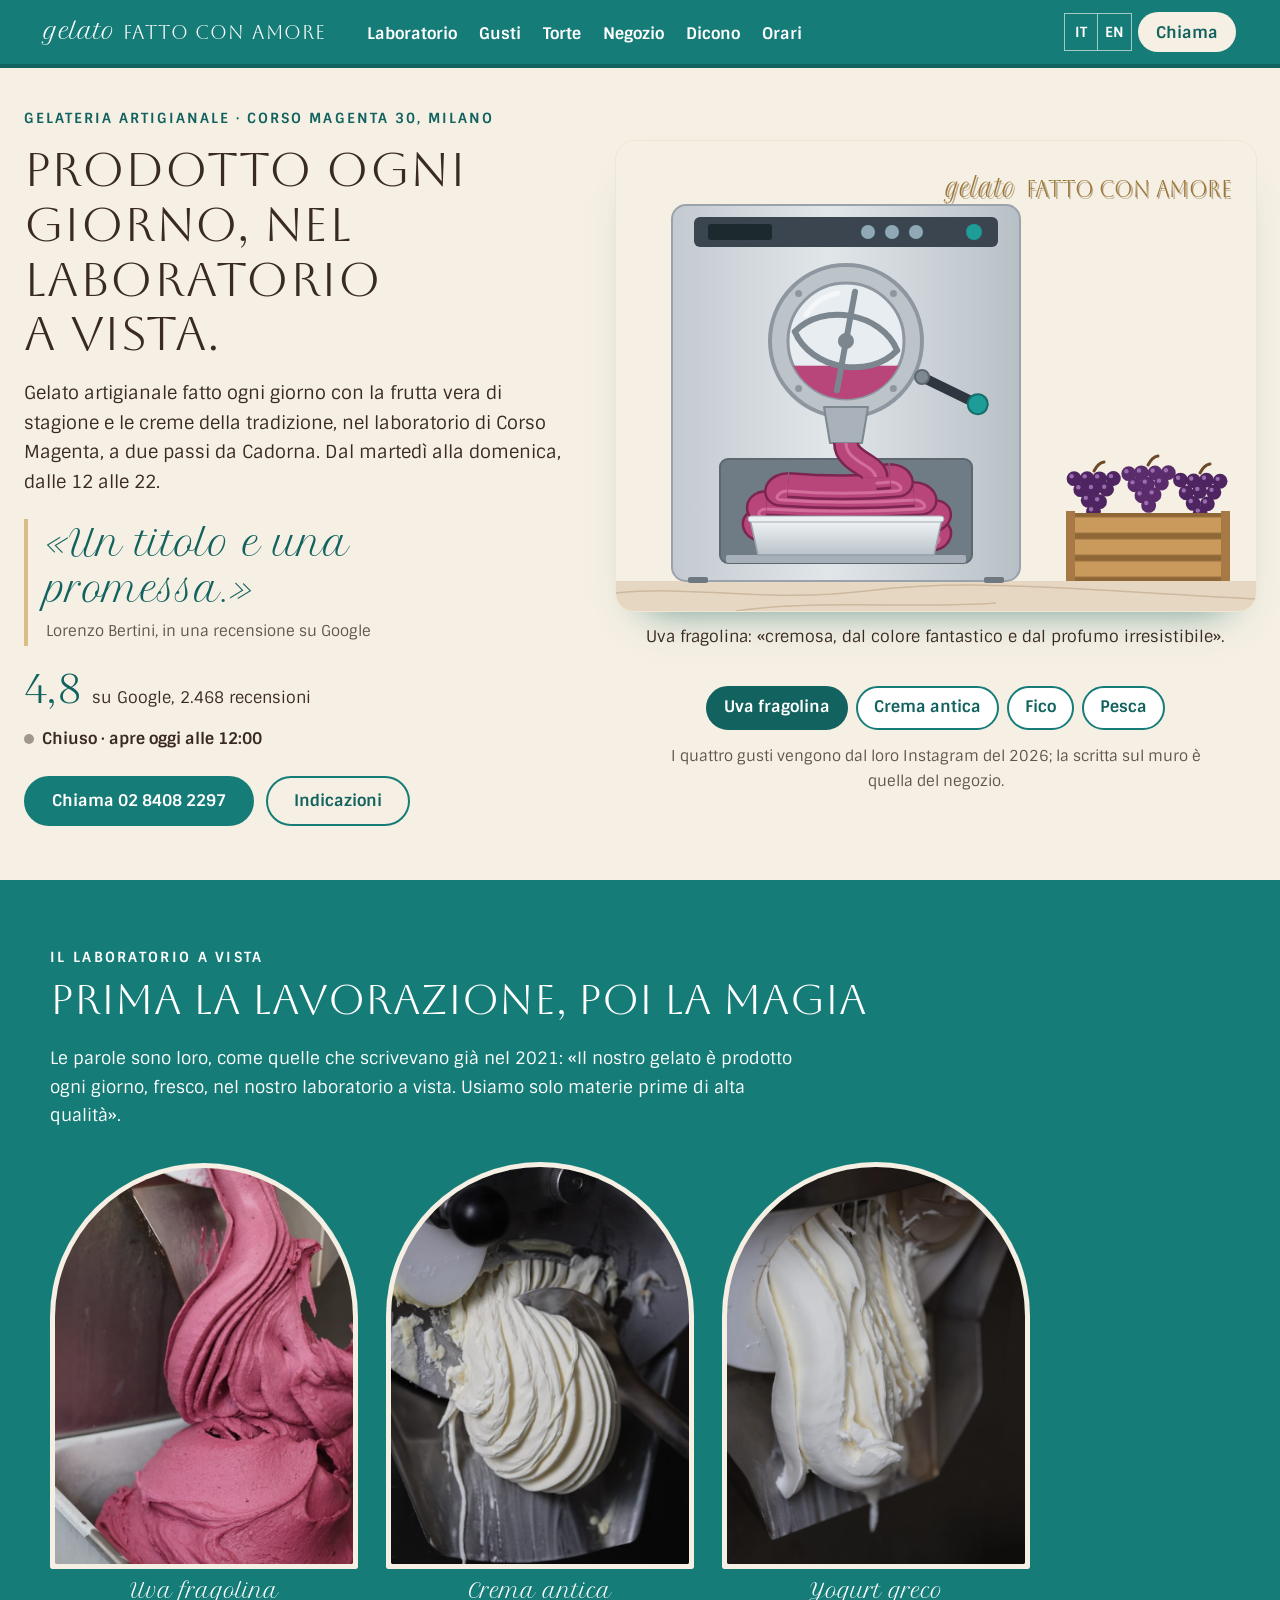
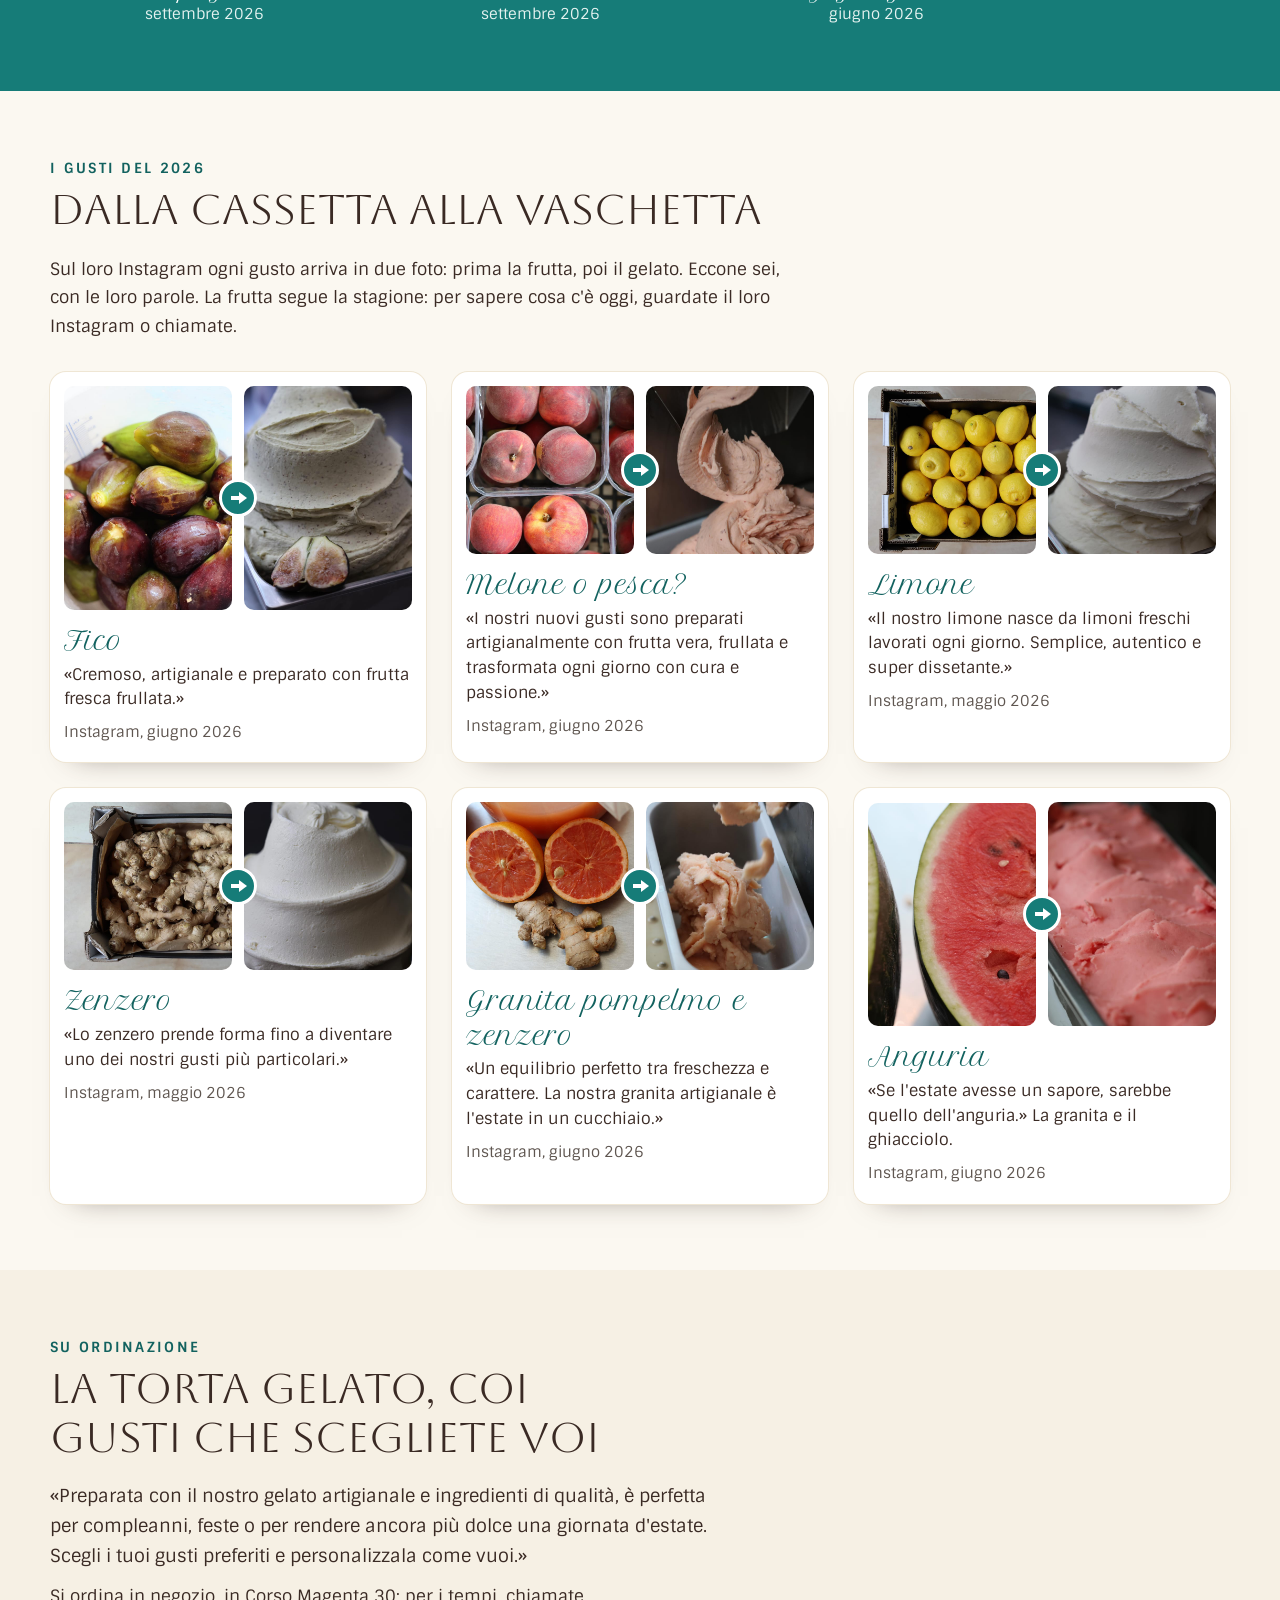
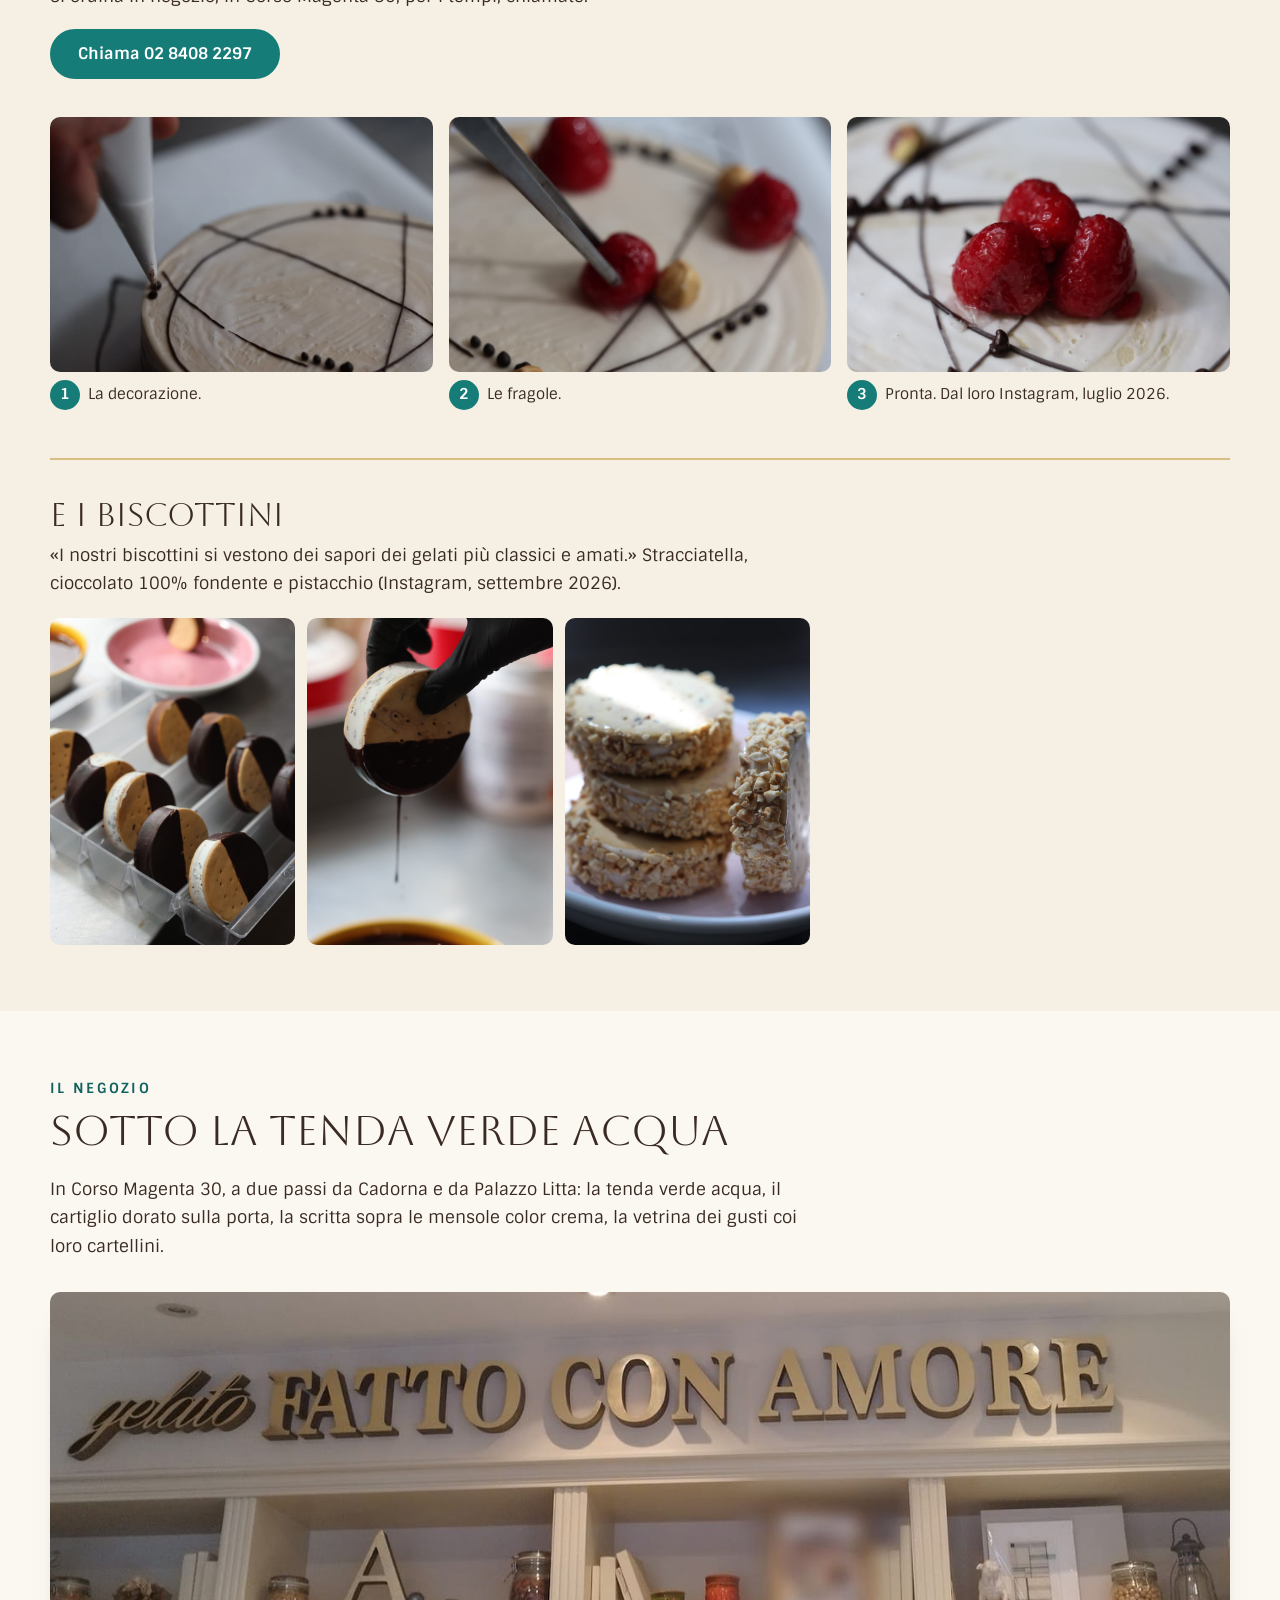
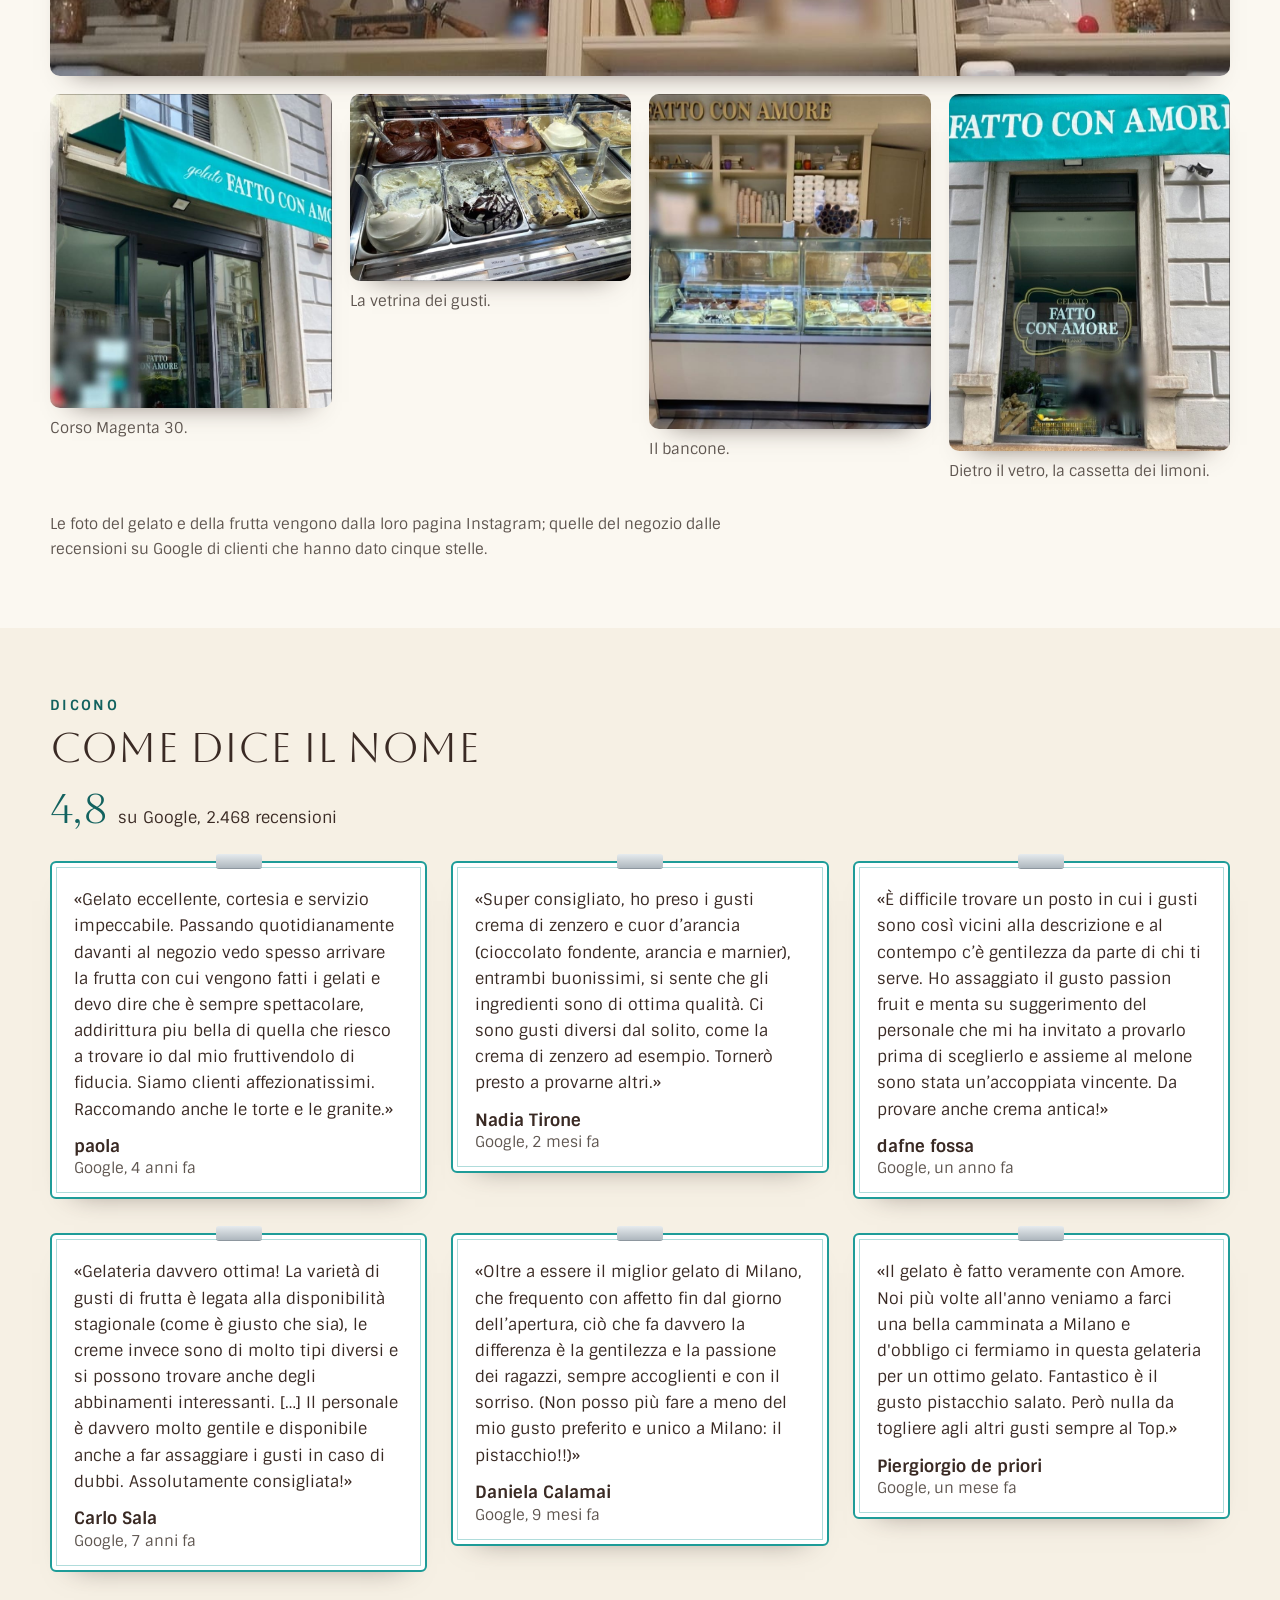
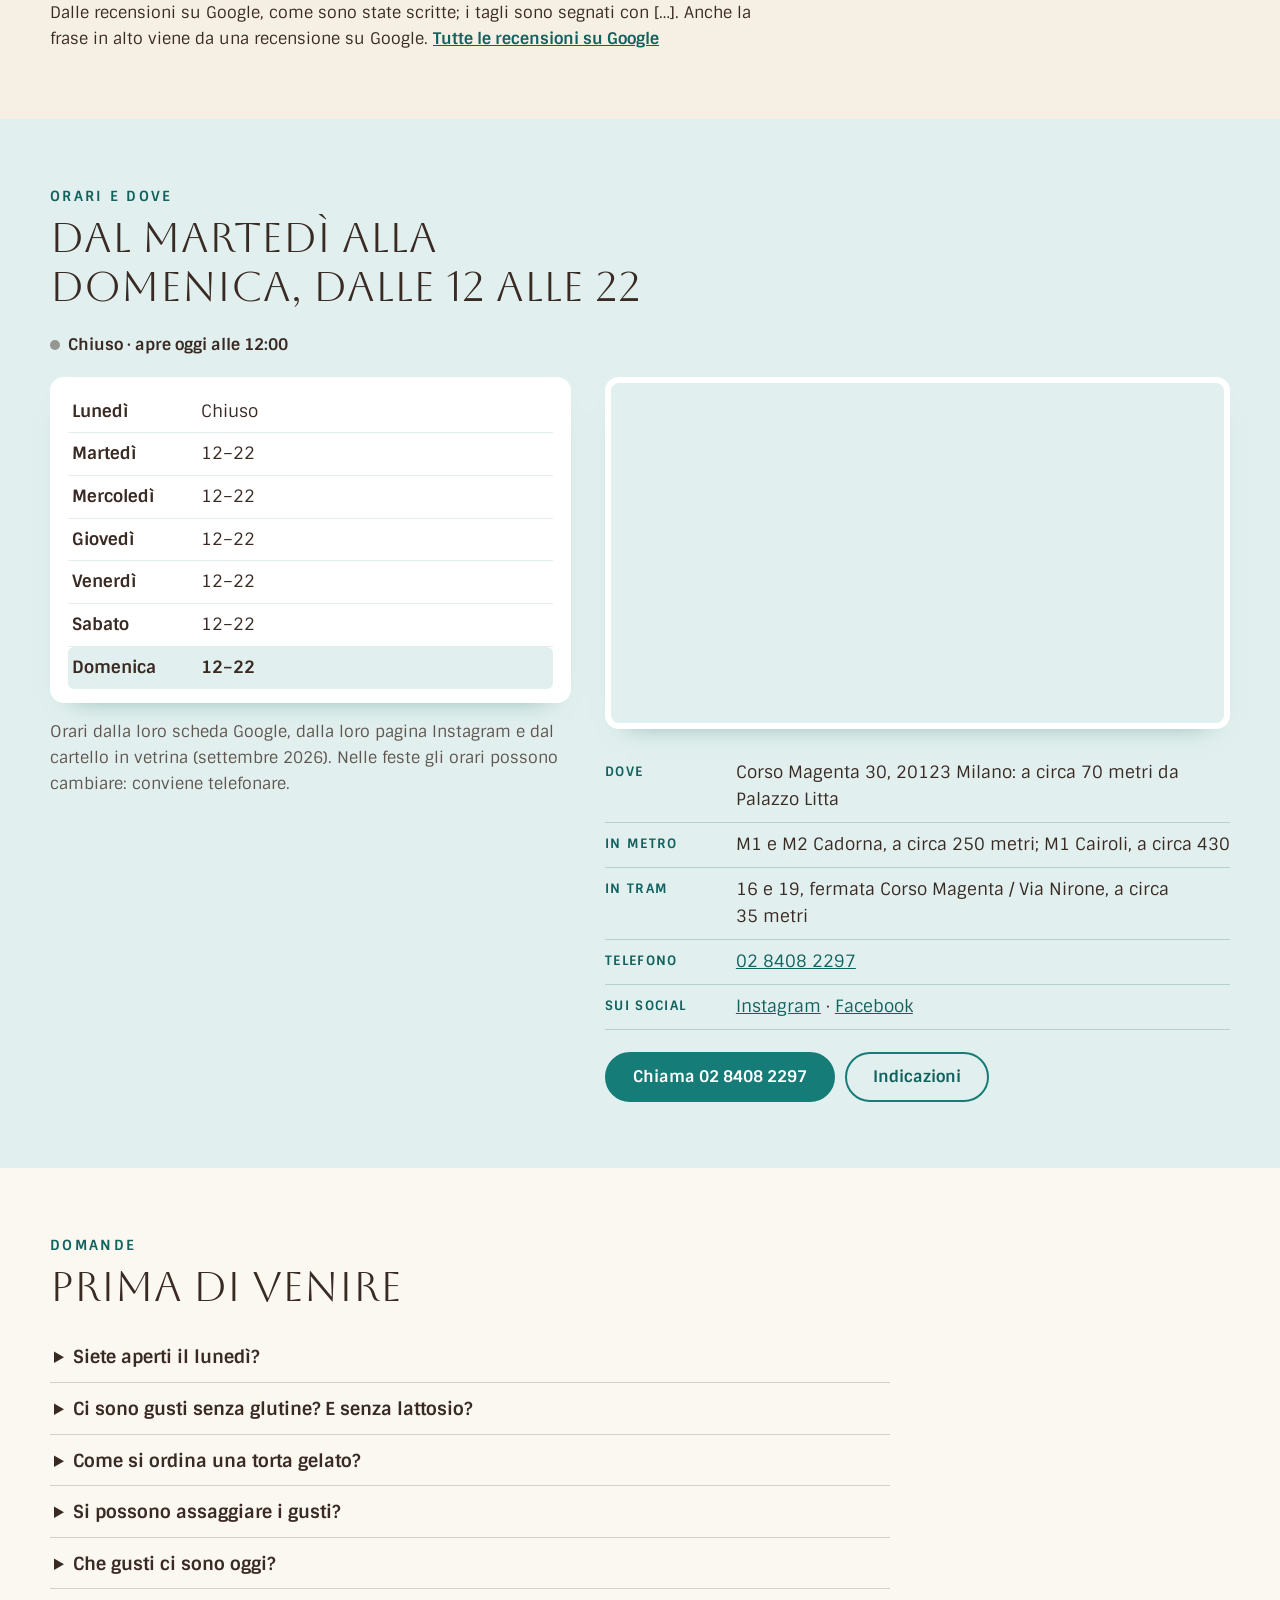
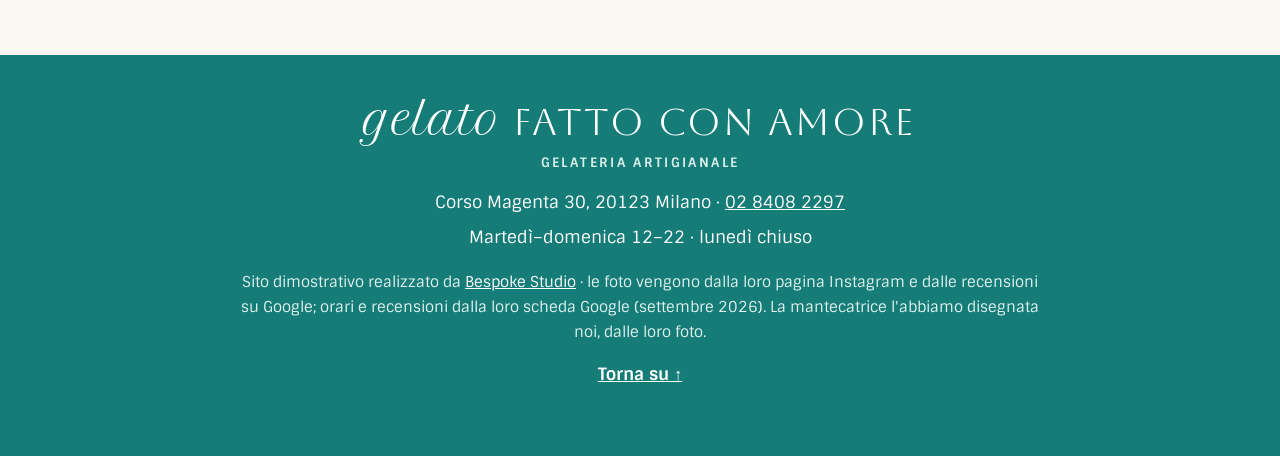
==== index.html @ dc0258d7 "Gelato Fatto con Amore, Corso Magenta 30 — la mantecatura Gelateria artigianale a due passi da Cador" ====
<!DOCTYPE html>
<html lang="it" class="no-js">
<head>
<meta charset="utf-8">
<meta name="viewport" content="width=device-width, initial-scale=1">
<script>(function(){var r=document.documentElement;r.classList.remove('no-js');
/* la firma: finché main.js non parte c'è la vaschetta vuota e l'oblò pieno; se il codice non arriva, dopo 2,5 s c'è la vaschetta piena */
try{if(!matchMedia('(prefers-reduced-motion: reduce)').matches){r.classList.add('firma-attesa');window.__attesaManteca=setTimeout(function(){r.classList.remove('firma-attesa')},2500)}}catch(e){}})()</script>
<title>Gelato Fatto con Amore — gelateria artigianale, Corso Magenta 30, Milano</title>
<meta name="description" content="Gelato Fatto con Amore, Corso Magenta 30 (Cadorna), Milano: gelato artigianale prodotto ogni giorno nel laboratorio a vista, con la frutta vera di stagione e le creme della tradizione; torte gelato su ordinazione. Da martedì a domenica 12–22, lunedì chiuso. Google 4,8 su 2.468. Tel. 02 8408 2297.">
<link rel="canonical" href="https://rotenzark.github.io/gelato-fatto-con-amore-magenta/">
<meta property="og:type" content="website">
<meta property="og:title" content="Gelato Fatto con Amore — prodotto ogni giorno, nel laboratorio a vista">
<meta property="og:description" content="La gelateria di Corso Magenta 30: la frutta in cassetta, il gelato che esce dalla mantecatrice, le torte gelato su ordinazione.">
<meta property="og:image" content="https://rotenzark.github.io/gelato-fatto-con-amore-magenta/img/og.jpg">
<meta property="og:url" content="https://rotenzark.github.io/gelato-fatto-con-amore-magenta/">
<meta property="og:locale" content="it_IT">
<meta name="twitter:card" content="summary_large_image">
<meta name="theme-color" content="#167C78">
<link rel="icon" href="img/favicon.svg" type="image/svg+xml">
<link rel="icon" href="img/favicon-32.png" sizes="32x32" type="image/png">
<link rel="apple-touch-icon" href="img/apple-touch-icon.png">
<link rel="preconnect" href="https://fonts.googleapis.com">
<link rel="preconnect" href="https://fonts.gstatic.com" crossorigin>
<link href="https://fonts.googleapis.com/css2?family=Aboreto&amp;family=Petit+Formal+Script&amp;family=Sintony:wght@400;700&amp;display=swap" rel="stylesheet">
<link rel="stylesheet" href="css/styles.css?v=1">
<script src="https://cdn.jsdelivr.net/npm/gsap@3.12.5/dist/gsap.min.js" defer></script>
<script src="https://cdn.jsdelivr.net/npm/gsap@3.12.5/dist/ScrollTrigger.min.js" defer></script>
<script src="js/main.js?v=1" defer></script>
<script type="application/ld+json">
{"@context":"https://schema.org","@type":"IceCreamShop","name":"Gelato Fatto Con Amore","description":"Gelateria artigianale in Corso Magenta 30 a Milano: gelato prodotto ogni giorno nel laboratorio a vista, con la frutta di stagione e le creme della tradizione; torte gelato su ordinazione.","url":"https://rotenzark.github.io/gelato-fatto-con-amore-magenta/","image":"https://rotenzark.github.io/gelato-fatto-con-amore-magenta/img/og.jpg","telephone":"+39 02 8408 2297","address":{"@type":"PostalAddress","streetAddress":"Corso Magenta 30","postalCode":"20123","addressLocality":"Milano","addressRegion":"MI","addressCountry":"IT"},"geo":{"@type":"GeoCoordinates","latitude":45.46606,"longitude":9.17744},"openingHoursSpecification":[{"@type":"OpeningHoursSpecification","dayOfWeek":["Tuesday","Wednesday","Thursday","Friday","Saturday","Sunday"],"opens":"12:00","closes":"22:00"}],"aggregateRating":{"@type":"AggregateRating","ratingValue":"4.8","reviewCount":"2468","bestRating":"5"},"sameAs":["https://www.instagram.com/gelatofattoconamore/","https://www.facebook.com/gelatofattoconamore/"]}
</script>
<script type="application/ld+json">
{"@context":"https://schema.org","@type":"FAQPage","mainEntity":[
{"@type":"Question","name":"Siete aperti il lunedì?","acceptedAnswer":{"@type":"Answer","text":"No, il lunedì la gelateria è chiusa. Dal martedì alla domenica è aperta dalle 12 alle 22."}},
{"@type":"Question","name":"Ci sono gusti senza glutine? E senza lattosio?","acceptedAnswer":{"@type":"Answer","text":"Sulla loro pagina Instagram scrivono «Prodotti anche Gluten free», e chi ci è stato racconta anche del cono senza glutine e di gusti senza lattosio e vegani. Cambiano coi giorni: chiedete al banco, e se avete un'allergia ditelo a loro."}},
{"@type":"Question","name":"Come si ordina una torta gelato?","acceptedAnswer":{"@type":"Answer","text":"In negozio: «Passa in negozio per ordinare la tua torta gelato!», scrivono loro. Si scelgono i gusti e la decorazione; per i tempi, chiamate lo 02 8408 2297."}},
{"@type":"Question","name":"Si possono assaggiare i gusti?","acceptedAnswer":{"@type":"Answer","text":"Più di un cliente racconta che al banco fanno assaggiare i gusti e consigliano gli abbinamenti, prima di scegliere."}},
{"@type":"Question","name":"Che gusti ci sono oggi?","acceptedAnswer":{"@type":"Answer","text":"I gusti di frutta seguono la stagione (quest'anno fico, pesca, melone, anguria, uva fragolina…); accanto ci sono le creme, dalle classiche a quelle più particolari, come lo zenzero. Per sapere cosa c'è oggi, guardate il loro Instagram o chiamate."}}
]}
</script>
</head>
<body>

<a class="salta" href="#contenuto" data-i18n="m.salta">Vai al contenuto</a>

<header class="testata" id="testata">
  <div class="testata__dentro">
    <a class="marchio" href="#inizio" aria-label="Gelato Fatto con Amore: torna all'inizio" data-i18n-aria="m.top">
      <span class="marchio__gelato" aria-hidden="true">gelato</span>
      <span class="marchio__nome" aria-hidden="true">FATTO CON AMORE</span>
    </a>
    <nav id="mainNav" class="voci" aria-label="Le sezioni" data-i18n-aria="m.nav">
      <a href="#laboratorio" data-i18n="n.lab">Laboratorio</a>
      <a href="#cassetta" data-i18n="n.gusti">Gusti</a>
      <a href="#ordinazione" data-i18n="n.torte">Torte</a>
      <a href="#negozio" data-i18n="n.negozio">Negozio</a>
      <a href="#dicono" data-i18n="n.dicono">Dicono</a>
      <a href="#orari" data-i18n="n.orari">Orari</a>
    </nav>
    <div class="testata__azioni">
      <div class="lingue" role="group" aria-label="Lingua" data-i18n-aria="m.lingua">
        <button type="button" data-lang="it" aria-pressed="true">IT</button>
        <button type="button" data-lang="en" aria-pressed="false">EN</button>
      </div>
      <a class="chiama" href="tel:+390284082297"><span data-i18n="t.chiama">Chiama</span></a>
      <button id="burger" class="burger" type="button" aria-expanded="false" aria-controls="menuMobile" aria-label="Apri il menu" data-i18n-aria="m.menu"><span></span><span></span><span></span></button>
    </div>
  </div>
</header>

<nav id="menuMobile" class="menu-mobile" hidden aria-label="Le sezioni" data-i18n-aria="m.nav">
  <a href="#laboratorio" data-i18n="n.lab">Laboratorio</a>
  <a href="#cassetta" data-i18n="n.gusti">Gusti</a>
  <a href="#ordinazione" data-i18n="n.torte">Torte</a>
  <a href="#negozio" data-i18n="n.negozio">Negozio</a>
  <a href="#dicono" data-i18n="n.dicono">Dicono</a>
  <a href="#orari" data-i18n="n.orari">Orari</a>
  <a href="#domande" data-i18n="n.domande">Domande</a>
  <a class="menu-mobile__tel" href="tel:+390284082297"><span data-i18n="t.chiama">Chiama</span> <span class="intero">02 8408 2297</span></a>
</nav>

<main id="contenuto">

  <!-- ══════ L'APERTURA: le parole e la mantecatura ══════ -->
  <section id="inizio" class="apertura" aria-labelledby="titolo">
    <div class="apertura__testo">
      <p class="apertura__sopra" data-i18n="h.sopra">Gelateria artigianale · Corso Magenta 30, Milano</p>
      <h1 id="titolo" class="apertura__titolo" data-i18n="h.titolo">Prodotto ogni giorno, nel laboratorio a vista.</h1>
      <p class="apertura__frase" data-i18n="h.testo">Gelato artigianale fatto ogni giorno con la frutta vera di stagione e le creme della tradizione, nel laboratorio di Corso Magenta, a due passi da Cadorna. Dal martedì alla domenica, dalle 12 alle 22.</p>
      <blockquote class="citazione">
        <p>«Un titolo e una promessa.»</p>
        <footer data-i18n="h.chi">Lorenzo Bertini, in una recensione su Google</footer>
      </blockquote>
      <p class="voto"><b class="voto__n">4,8</b> <span class="voto__su" data-i18n="h.google">su Google, 2.468 recensioni</span></p>
      <p class="stato" id="orarioStato">Dal martedì alla domenica, 12–22</p>
      <div class="apertura__azioni">
        <a class="bottone bottone--pieno" href="tel:+390284082297"><span data-i18n="t.chiama">Chiama</span>&nbsp;<span class="intero">02 8408 2297</span></a>
        <a class="bottone bottone--vuoto" href="https://www.google.com/maps/dir/?api=1&amp;destination=Gelato+Fatto+Con+Amore%2C+Corso+Magenta+30%2C+20123+Milano" target="_blank" rel="noopener" data-i18n="t.indicazioni">Indicazioni</a>
      </div>
    </div>
    <div class="apertura__firma">
      <figure class="mantecatura" id="mantecatura-firma" data-modo="0" data-firma="fatta">
<!--MANTECA--><svg class="manteca__svg" id="mantecaSvg" viewBox="0 0 640 470" role="img" aria-labelledby="mantecaTitolo mantecaDesc">
        <title id="mantecaTitolo" data-i18n="p.titolo">La mantecatura</title>
        <desc id="mantecaDesc" data-i18n="p.desc">La mantecatrice vista di fronte, sotto la loro scritta dorata: nell'oblò il gelato gira con la frusta; la leva si abbassa, dalla bocca scende il nastro di gelato e si piega a strati nella vaschetta d'acciaio, poi la leva torna su e sulla vaschetta arriva il cartellino del gusto. Accanto, la frutta in cassetta. Quattro gusti del loro Instagram: uva fragolina, crema antica, fico, pesca.</desc>
        <defs>
          <linearGradient id="mantecaAcciaio" x1="0" x2="1" y1="0" y2="0"><stop offset="0" stop-color="#C3CAD0"/><stop offset=".45" stop-color="#E1E6E9"/><stop offset="1" stop-color="#B8C0C7"/></linearGradient>
          <linearGradient id="mantecaVasca" x1="0" x2="0" y1="0" y2="1"><stop offset="0" stop-color="#F2F5F7"/><stop offset="1" stop-color="#BAC3CA"/></linearGradient>
          <clipPath id="mantecaVetro"><circle cx="230" cy="200" r="58"/></clipPath>
        </defs>
        <g class="muro" aria-hidden="true">
          <text class="muro__gelato muro__ombra" x="331.5" y="57.5" textLength="70" lengthAdjust="spacingAndGlyphs">gelato</text>
          <text class="muro__fatto muro__ombra" x="411.5" y="57.5" textLength="206" lengthAdjust="spacingAndGlyphs">FATTO CON AMORE</text>
          <text class="muro__gelato" x="330" y="56" textLength="70" lengthAdjust="spacingAndGlyphs">gelato</text>
          <text class="muro__fatto" x="410" y="56" textLength="206" lengthAdjust="spacingAndGlyphs">FATTO CON AMORE</text>
        </g>
        <rect class="pavimento" x="0" y="440" width="640" height="30"/>
        <path class="pavimento__vena" d="M0 452 C80 444 150 462 250 450 S420 446 640 458 M120 470 C200 458 300 468 380 462"/>
        <g class="macchina">
          <rect class="macchina__corpo" x="56" y="64" width="348" height="376" rx="14"/>
          <rect class="macchina__piede" x="72" y="436" width="20" height="6" rx="2"/>
          <rect class="macchina__piede" x="368" y="436" width="20" height="6" rx="2"/>
          <rect class="macchina__quadro" x="78" y="76" width="304" height="30" rx="6"/>
          <rect class="macchina__schermo" x="92" y="83" width="64" height="16" rx="3"/>
          <circle class="macchina__tasto" cx="252" cy="91" r="7"/>
          <circle class="macchina__tasto" cx="276" cy="91" r="7"/>
          <circle class="macchina__tasto" cx="300" cy="91" r="7"/>
          <circle class="macchina__tasto macchina__tasto--via" cx="358" cy="91" r="8"/>
          <rect class="macchina__nicchia" x="104" y="318" width="252" height="104" rx="8"/>
          <circle class="oblo__anello" cx="230" cy="200" r="76"/>
          <circle class="oblo__bullone" cx="277.38" cy="247.38" r="3.5"/>
          <circle class="oblo__bullone" cx="182.62" cy="247.38" r="3.5"/>
          <circle class="oblo__bullone" cx="182.62" cy="152.62" r="3.5"/>
          <circle class="oblo__bullone" cx="277.38" cy="152.62" r="3.5"/>
          <circle class="oblo__vetro" cx="230" cy="200" r="58"/>
          <g clip-path="url(#mantecaVetro)">
            <rect class="oblo__livello gusto" data-m="0" x="172" y="142" width="116" height="116" fill="#B8467A" transform="translate(0 94)"/>
            <rect class="oblo__livello gusto" data-m="1" x="172" y="142" width="116" height="116" fill="#F0DFB0" transform="translate(0 94)"/>
            <rect class="oblo__livello gusto" data-m="2" x="172" y="142" width="116" height="116" fill="#CDB9A4" transform="translate(0 94)"/>
            <rect class="oblo__livello gusto" data-m="3" x="172" y="142" width="116" height="116" fill="#F0A98A" transform="translate(0 94)"/>
            <g class="frusta" transform="rotate(0 230 200)">
              <path class="frusta__pala" d="M230 148 C264 170 264 230 230 252 M230 148 C196 170 196 230 230 252 M180 200 H280"/>
              <circle class="frusta__mozzo" cx="230" cy="200" r="8"/>
            </g>
            <path class="oblo__riflesso" d="M190 174 A48 48 0 0 1 222 152"/>
          </g>
          <path class="bocca" d="M208 266 H252 L246 302 H214 Z"/>
          <g class="leva" transform="rotate(-58 306 236)">
            <rect class="leva__asta" x="306" y="231" width="62" height="10" rx="5"/>
            <circle class="leva__pomo" cx="368" cy="236" r="10"/>
          </g>
          <circle class="leva__perno" cx="306" cy="236" r="7"/>
          <rect class="mensola" x="110" y="414" width="240" height="8" rx="2"/>
        </g>
        <g class="banco" transform="translate(0 0)">
          <path class="vasca__retro" d="M144 352 H316 L322 378 H138 Z"/>
          <path class="vasca__orlo-retro" d="M144 352 H316"/>
          <g class="pila gusto" data-m="0">
              <g class="strato" data-r="0"><path class="strato__bordo" d="M146 398 C201.44 401 258.56 401 314 398 C324 398 327 389 317 389" pathLength="1" stroke-dasharray="1 2" stroke-dashoffset="0" stroke="#7C2551" stroke-width="26"/><path class="strato__pasta" d="M146 398 C201.44 401 258.56 401 314 398 C324 398 327 389 317 389" pathLength="1" stroke-dasharray="1 2" stroke-dashoffset="0" stroke="#B8467A" stroke-width="21"/><path class="strato__luce" d="M146 398 C201.44 401 258.56 401 314 398 C324 398 327 389 317 389" pathLength="1" stroke-dasharray="1 2" stroke-dashoffset="0" stroke="#DE7FA8" stroke-width="3" transform="translate(0 6)"/></g>
              <g class="strato" data-r="1"><path class="strato__bordo" d="M317 389 C261.56 392 204.44 392 149 389 C139 389 134 380 144 380" pathLength="1" stroke-dasharray="1 2" stroke-dashoffset="0" stroke="#7C2551" stroke-width="26"/><path class="strato__pasta" d="M317 389 C261.56 392 204.44 392 149 389 C139 389 134 380 144 380" pathLength="1" stroke-dasharray="1 2" stroke-dashoffset="0" stroke="#B8467A" stroke-width="21"/><path class="strato__luce" d="M317 389 C261.56 392 204.44 392 149 389 C139 389 134 380 144 380" pathLength="1" stroke-dasharray="1 2" stroke-dashoffset="0" stroke="#DE7FA8" stroke-width="3" transform="translate(0 6)"/></g>
              <g class="strato" data-r="2"><path class="strato__bordo" d="M144 380 C199.44 383 256.56 383 312 380 C322 380 328 371 318 371" pathLength="1" stroke-dasharray="1 2" stroke-dashoffset="0" stroke="#7C2551" stroke-width="26"/><path class="strato__pasta" d="M144 380 C199.44 383 256.56 383 312 380 C322 380 328 371 318 371" pathLength="1" stroke-dasharray="1 2" stroke-dashoffset="0" stroke="#B8467A" stroke-width="21"/><path class="strato__luce" d="M144 380 C199.44 383 256.56 383 312 380 C322 380 328 371 318 371" pathLength="1" stroke-dasharray="1 2" stroke-dashoffset="0" stroke="#DE7FA8" stroke-width="3" transform="translate(0 6)"/></g>
              <g class="strato" data-r="3"><path class="strato__bordo" d="M318 371 C262.56 374 205.44 374 150 371 C140 371 140.64 362 150.64 362" pathLength="1" stroke-dasharray="1 2" stroke-dashoffset="0" stroke="#7C2551" stroke-width="26"/><path class="strato__pasta" d="M318 371 C262.56 374 205.44 374 150 371 C140 371 140.64 362 150.64 362" pathLength="1" stroke-dasharray="1 2" stroke-dashoffset="0" stroke="#B8467A" stroke-width="21"/><path class="strato__luce" d="M318 371 C262.56 374 205.44 374 150 371 C140 371 140.64 362 150.64 362" pathLength="1" stroke-dasharray="1 2" stroke-dashoffset="0" stroke="#DE7FA8" stroke-width="3" transform="translate(0 6)"/></g>
              <g class="strato" data-r="4"><path class="strato__bordo" d="M150.64 362 C201.04 365 252.96 365 303.36 362 C313.36 362 307.83 353 297.83 353" pathLength="1" stroke-dasharray="1 2" stroke-dashoffset="0" stroke="#7C2551" stroke-width="26"/><path class="strato__pasta" d="M150.64 362 C201.04 365 252.96 365 303.36 362 C313.36 362 307.83 353 297.83 353" pathLength="1" stroke-dasharray="1 2" stroke-dashoffset="0" stroke="#B8467A" stroke-width="21"/><path class="strato__luce" d="M150.64 362 C201.04 365 252.96 365 303.36 362 C313.36 362 307.83 353 297.83 353" pathLength="1" stroke-dasharray="1 2" stroke-dashoffset="0" stroke="#DE7FA8" stroke-width="3" transform="translate(0 6)"/></g>
              <g class="strato" data-r="5"><path class="strato__bordo" d="M297.83 353 C254.38 356 209.62 356 166.17 353 C156.17 353 162.16 344 172.16 344" pathLength="1" stroke-dasharray="1 2" stroke-dashoffset="0" stroke="#7C2551" stroke-width="26"/><path class="strato__pasta" d="M297.83 353 C254.38 356 209.62 356 166.17 353 C156.17 353 162.16 344 172.16 344" pathLength="1" stroke-dasharray="1 2" stroke-dashoffset="0" stroke="#B8467A" stroke-width="21"/><path class="strato__luce" d="M297.83 353 C254.38 356 209.62 356 166.17 353 C156.17 353 162.16 344 172.16 344" pathLength="1" stroke-dasharray="1 2" stroke-dashoffset="0" stroke="#DE7FA8" stroke-width="3" transform="translate(0 6)"/></g>
              <g class="strato" data-r="6"><path class="strato__bordo" d="M172.16 344 C207.7 347 244.3 347 279.84 344 C289.84 344 283.78 335 273.78 335" pathLength="1" stroke-dasharray="1 2" stroke-dashoffset="0" stroke="#7C2551" stroke-width="26"/><path class="strato__pasta" d="M172.16 344 C207.7 347 244.3 347 279.84 344 C289.84 344 283.78 335 273.78 335" pathLength="1" stroke-dasharray="1 2" stroke-dashoffset="0" stroke="#B8467A" stroke-width="21"/><path class="strato__luce" d="M172.16 344 C207.7 347 244.3 347 279.84 344 C289.84 344 283.78 335 273.78 335" pathLength="1" stroke-dasharray="1 2" stroke-dashoffset="0" stroke="#DE7FA8" stroke-width="3" transform="translate(0 6)"/></g>
              <g class="strato" data-r="7"><path class="strato__bordo" d="M273.78 335 C246.87 338 219.13 338 192.22 335 C182.22 335 193.12 326 203.12 326" pathLength="1" stroke-dasharray="1 2" stroke-dashoffset="0" stroke="#7C2551" stroke-width="26"/><path class="strato__pasta" d="M273.78 335 C246.87 338 219.13 338 192.22 335 C182.22 335 193.12 326 203.12 326" pathLength="1" stroke-dasharray="1 2" stroke-dashoffset="0" stroke="#B8467A" stroke-width="21"/><path class="strato__luce" d="M273.78 335 C246.87 338 219.13 338 192.22 335 C182.22 335 193.12 326 203.12 326" pathLength="1" stroke-dasharray="1 2" stroke-dashoffset="0" stroke="#DE7FA8" stroke-width="3" transform="translate(0 6)"/></g>
              <g class="strato" data-r="8"><path class="strato__bordo" d="M203.12 326 C220.86 329 239.14 329 256.88 326 C265.88 324 258.88 313 247.88 315" pathLength="1" stroke-dasharray="1 2" stroke-dashoffset="0" stroke="#7C2551" stroke-width="26"/><path class="strato__pasta" d="M203.12 326 C220.86 329 239.14 329 256.88 326 C265.88 324 258.88 313 247.88 315" pathLength="1" stroke-dasharray="1 2" stroke-dashoffset="0" stroke="#B8467A" stroke-width="21"/><path class="strato__luce" d="M203.12 326 C220.86 329 239.14 329 256.88 326 C265.88 324 258.88 313 247.88 315" pathLength="1" stroke-dasharray="1 2" stroke-dashoffset="0" stroke="#DE7FA8" stroke-width="3" transform="translate(0 6)"/></g>
            </g>
          <g class="pila gusto" data-m="1">
              <g class="strato" data-r="0"><path class="strato__bordo" d="M146 398 C201.44 401 258.56 401 314 398 C324 398 327 389 317 389" pathLength="1" stroke-dasharray="1 2" stroke-dashoffset="0" stroke="#BFA673" stroke-width="26"/><path class="strato__pasta" d="M146 398 C201.44 401 258.56 401 314 398 C324 398 327 389 317 389" pathLength="1" stroke-dasharray="1 2" stroke-dashoffset="0" stroke="#F0DFB0" stroke-width="21"/><path class="strato__luce" d="M146 398 C201.44 401 258.56 401 314 398 C324 398 327 389 317 389" pathLength="1" stroke-dasharray="1 2" stroke-dashoffset="0" stroke="#FFF8E2" stroke-width="3" transform="translate(0 6)"/></g>
              <g class="strato" data-r="1"><path class="strato__bordo" d="M317 389 C261.56 392 204.44 392 149 389 C139 389 134 380 144 380" pathLength="1" stroke-dasharray="1 2" stroke-dashoffset="0" stroke="#BFA673" stroke-width="26"/><path class="strato__pasta" d="M317 389 C261.56 392 204.44 392 149 389 C139 389 134 380 144 380" pathLength="1" stroke-dasharray="1 2" stroke-dashoffset="0" stroke="#F0DFB0" stroke-width="21"/><path class="strato__luce" d="M317 389 C261.56 392 204.44 392 149 389 C139 389 134 380 144 380" pathLength="1" stroke-dasharray="1 2" stroke-dashoffset="0" stroke="#FFF8E2" stroke-width="3" transform="translate(0 6)"/></g>
              <g class="strato" data-r="2"><path class="strato__bordo" d="M144 380 C199.44 383 256.56 383 312 380 C322 380 328 371 318 371" pathLength="1" stroke-dasharray="1 2" stroke-dashoffset="0" stroke="#BFA673" stroke-width="26"/><path class="strato__pasta" d="M144 380 C199.44 383 256.56 383 312 380 C322 380 328 371 318 371" pathLength="1" stroke-dasharray="1 2" stroke-dashoffset="0" stroke="#F0DFB0" stroke-width="21"/><path class="strato__luce" d="M144 380 C199.44 383 256.56 383 312 380 C322 380 328 371 318 371" pathLength="1" stroke-dasharray="1 2" stroke-dashoffset="0" stroke="#FFF8E2" stroke-width="3" transform="translate(0 6)"/></g>
              <g class="strato" data-r="3"><path class="strato__bordo" d="M318 371 C262.56 374 205.44 374 150 371 C140 371 140.64 362 150.64 362" pathLength="1" stroke-dasharray="1 2" stroke-dashoffset="0" stroke="#BFA673" stroke-width="26"/><path class="strato__pasta" d="M318 371 C262.56 374 205.44 374 150 371 C140 371 140.64 362 150.64 362" pathLength="1" stroke-dasharray="1 2" stroke-dashoffset="0" stroke="#F0DFB0" stroke-width="21"/><path class="strato__luce" d="M318 371 C262.56 374 205.44 374 150 371 C140 371 140.64 362 150.64 362" pathLength="1" stroke-dasharray="1 2" stroke-dashoffset="0" stroke="#FFF8E2" stroke-width="3" transform="translate(0 6)"/></g>
              <g class="strato" data-r="4"><path class="strato__bordo" d="M150.64 362 C201.04 365 252.96 365 303.36 362 C313.36 362 307.83 353 297.83 353" pathLength="1" stroke-dasharray="1 2" stroke-dashoffset="0" stroke="#BFA673" stroke-width="26"/><path class="strato__pasta" d="M150.64 362 C201.04 365 252.96 365 303.36 362 C313.36 362 307.83 353 297.83 353" pathLength="1" stroke-dasharray="1 2" stroke-dashoffset="0" stroke="#F0DFB0" stroke-width="21"/><path class="strato__luce" d="M150.64 362 C201.04 365 252.96 365 303.36 362 C313.36 362 307.83 353 297.83 353" pathLength="1" stroke-dasharray="1 2" stroke-dashoffset="0" stroke="#FFF8E2" stroke-width="3" transform="translate(0 6)"/></g>
              <g class="strato" data-r="5"><path class="strato__bordo" d="M297.83 353 C254.38 356 209.62 356 166.17 353 C156.17 353 162.16 344 172.16 344" pathLength="1" stroke-dasharray="1 2" stroke-dashoffset="0" stroke="#BFA673" stroke-width="26"/><path class="strato__pasta" d="M297.83 353 C254.38 356 209.62 356 166.17 353 C156.17 353 162.16 344 172.16 344" pathLength="1" stroke-dasharray="1 2" stroke-dashoffset="0" stroke="#F0DFB0" stroke-width="21"/><path class="strato__luce" d="M297.83 353 C254.38 356 209.62 356 166.17 353 C156.17 353 162.16 344 172.16 344" pathLength="1" stroke-dasharray="1 2" stroke-dashoffset="0" stroke="#FFF8E2" stroke-width="3" transform="translate(0 6)"/></g>
              <g class="strato" data-r="6"><path class="strato__bordo" d="M172.16 344 C207.7 347 244.3 347 279.84 344 C289.84 344 283.78 335 273.78 335" pathLength="1" stroke-dasharray="1 2" stroke-dashoffset="0" stroke="#BFA673" stroke-width="26"/><path class="strato__pasta" d="M172.16 344 C207.7 347 244.3 347 279.84 344 C289.84 344 283.78 335 273.78 335" pathLength="1" stroke-dasharray="1 2" stroke-dashoffset="0" stroke="#F0DFB0" stroke-width="21"/><path class="strato__luce" d="M172.16 344 C207.7 347 244.3 347 279.84 344 C289.84 344 283.78 335 273.78 335" pathLength="1" stroke-dasharray="1 2" stroke-dashoffset="0" stroke="#FFF8E2" stroke-width="3" transform="translate(0 6)"/></g>
              <g class="strato" data-r="7"><path class="strato__bordo" d="M273.78 335 C246.87 338 219.13 338 192.22 335 C182.22 335 193.12 326 203.12 326" pathLength="1" stroke-dasharray="1 2" stroke-dashoffset="0" stroke="#BFA673" stroke-width="26"/><path class="strato__pasta" d="M273.78 335 C246.87 338 219.13 338 192.22 335 C182.22 335 193.12 326 203.12 326" pathLength="1" stroke-dasharray="1 2" stroke-dashoffset="0" stroke="#F0DFB0" stroke-width="21"/><path class="strato__luce" d="M273.78 335 C246.87 338 219.13 338 192.22 335 C182.22 335 193.12 326 203.12 326" pathLength="1" stroke-dasharray="1 2" stroke-dashoffset="0" stroke="#FFF8E2" stroke-width="3" transform="translate(0 6)"/></g>
              <g class="strato" data-r="8"><path class="strato__bordo" d="M203.12 326 C220.86 329 239.14 329 256.88 326 C265.88 324 258.88 313 247.88 315" pathLength="1" stroke-dasharray="1 2" stroke-dashoffset="0" stroke="#BFA673" stroke-width="26"/><path class="strato__pasta" d="M203.12 326 C220.86 329 239.14 329 256.88 326 C265.88 324 258.88 313 247.88 315" pathLength="1" stroke-dasharray="1 2" stroke-dashoffset="0" stroke="#F0DFB0" stroke-width="21"/><path class="strato__luce" d="M203.12 326 C220.86 329 239.14 329 256.88 326 C265.88 324 258.88 313 247.88 315" pathLength="1" stroke-dasharray="1 2" stroke-dashoffset="0" stroke="#FFF8E2" stroke-width="3" transform="translate(0 6)"/></g>
            </g>
          <g class="pila gusto" data-m="2">
              <g class="strato" data-r="0"><path class="strato__bordo" d="M146 398 C201.44 401 258.56 401 314 398 C324 398 327 389 317 389" pathLength="1" stroke-dasharray="1 2" stroke-dashoffset="0" stroke="#937A64" stroke-width="26"/><path class="strato__pasta" d="M146 398 C201.44 401 258.56 401 314 398 C324 398 327 389 317 389" pathLength="1" stroke-dasharray="1 2" stroke-dashoffset="0" stroke="#CDB9A4" stroke-width="21"/><path class="strato__luce" d="M146 398 C201.44 401 258.56 401 314 398 C324 398 327 389 317 389" pathLength="1" stroke-dasharray="1 2" stroke-dashoffset="0" stroke="#E9DDCF" stroke-width="3" transform="translate(0 6)"/></g>
              <g class="strato" data-r="1"><path class="strato__bordo" d="M317 389 C261.56 392 204.44 392 149 389 C139 389 134 380 144 380" pathLength="1" stroke-dasharray="1 2" stroke-dashoffset="0" stroke="#937A64" stroke-width="26"/><path class="strato__pasta" d="M317 389 C261.56 392 204.44 392 149 389 C139 389 134 380 144 380" pathLength="1" stroke-dasharray="1 2" stroke-dashoffset="0" stroke="#CDB9A4" stroke-width="21"/><path class="strato__luce" d="M317 389 C261.56 392 204.44 392 149 389 C139 389 134 380 144 380" pathLength="1" stroke-dasharray="1 2" stroke-dashoffset="0" stroke="#E9DDCF" stroke-width="3" transform="translate(0 6)"/></g>
              <g class="strato" data-r="2"><path class="strato__bordo" d="M144 380 C199.44 383 256.56 383 312 380 C322 380 328 371 318 371" pathLength="1" stroke-dasharray="1 2" stroke-dashoffset="0" stroke="#937A64" stroke-width="26"/><path class="strato__pasta" d="M144 380 C199.44 383 256.56 383 312 380 C322 380 328 371 318 371" pathLength="1" stroke-dasharray="1 2" stroke-dashoffset="0" stroke="#CDB9A4" stroke-width="21"/><path class="strato__luce" d="M144 380 C199.44 383 256.56 383 312 380 C322 380 328 371 318 371" pathLength="1" stroke-dasharray="1 2" stroke-dashoffset="0" stroke="#E9DDCF" stroke-width="3" transform="translate(0 6)"/></g>
              <g class="strato" data-r="3"><path class="strato__bordo" d="M318 371 C262.56 374 205.44 374 150 371 C140 371 140.64 362 150.64 362" pathLength="1" stroke-dasharray="1 2" stroke-dashoffset="0" stroke="#937A64" stroke-width="26"/><path class="strato__pasta" d="M318 371 C262.56 374 205.44 374 150 371 C140 371 140.64 362 150.64 362" pathLength="1" stroke-dasharray="1 2" stroke-dashoffset="0" stroke="#CDB9A4" stroke-width="21"/><path class="strato__luce" d="M318 371 C262.56 374 205.44 374 150 371 C140 371 140.64 362 150.64 362" pathLength="1" stroke-dasharray="1 2" stroke-dashoffset="0" stroke="#E9DDCF" stroke-width="3" transform="translate(0 6)"/></g>
              <g class="strato" data-r="4"><path class="strato__bordo" d="M150.64 362 C201.04 365 252.96 365 303.36 362 C313.36 362 307.83 353 297.83 353" pathLength="1" stroke-dasharray="1 2" stroke-dashoffset="0" stroke="#937A64" stroke-width="26"/><path class="strato__pasta" d="M150.64 362 C201.04 365 252.96 365 303.36 362 C313.36 362 307.83 353 297.83 353" pathLength="1" stroke-dasharray="1 2" stroke-dashoffset="0" stroke="#CDB9A4" stroke-width="21"/><path class="strato__luce" d="M150.64 362 C201.04 365 252.96 365 303.36 362 C313.36 362 307.83 353 297.83 353" pathLength="1" stroke-dasharray="1 2" stroke-dashoffset="0" stroke="#E9DDCF" stroke-width="3" transform="translate(0 6)"/></g>
              <g class="strato" data-r="5"><path class="strato__bordo" d="M297.83 353 C254.38 356 209.62 356 166.17 353 C156.17 353 162.16 344 172.16 344" pathLength="1" stroke-dasharray="1 2" stroke-dashoffset="0" stroke="#937A64" stroke-width="26"/><path class="strato__pasta" d="M297.83 353 C254.38 356 209.62 356 166.17 353 C156.17 353 162.16 344 172.16 344" pathLength="1" stroke-dasharray="1 2" stroke-dashoffset="0" stroke="#CDB9A4" stroke-width="21"/><path class="strato__luce" d="M297.83 353 C254.38 356 209.62 356 166.17 353 C156.17 353 162.16 344 172.16 344" pathLength="1" stroke-dasharray="1 2" stroke-dashoffset="0" stroke="#E9DDCF" stroke-width="3" transform="translate(0 6)"/></g>
              <g class="strato" data-r="6"><path class="strato__bordo" d="M172.16 344 C207.7 347 244.3 347 279.84 344 C289.84 344 283.78 335 273.78 335" pathLength="1" stroke-dasharray="1 2" stroke-dashoffset="0" stroke="#937A64" stroke-width="26"/><path class="strato__pasta" d="M172.16 344 C207.7 347 244.3 347 279.84 344 C289.84 344 283.78 335 273.78 335" pathLength="1" stroke-dasharray="1 2" stroke-dashoffset="0" stroke="#CDB9A4" stroke-width="21"/><path class="strato__luce" d="M172.16 344 C207.7 347 244.3 347 279.84 344 C289.84 344 283.78 335 273.78 335" pathLength="1" stroke-dasharray="1 2" stroke-dashoffset="0" stroke="#E9DDCF" stroke-width="3" transform="translate(0 6)"/></g>
              <g class="strato" data-r="7"><path class="strato__bordo" d="M273.78 335 C246.87 338 219.13 338 192.22 335 C182.22 335 193.12 326 203.12 326" pathLength="1" stroke-dasharray="1 2" stroke-dashoffset="0" stroke="#937A64" stroke-width="26"/><path class="strato__pasta" d="M273.78 335 C246.87 338 219.13 338 192.22 335 C182.22 335 193.12 326 203.12 326" pathLength="1" stroke-dasharray="1 2" stroke-dashoffset="0" stroke="#CDB9A4" stroke-width="21"/><path class="strato__luce" d="M273.78 335 C246.87 338 219.13 338 192.22 335 C182.22 335 193.12 326 203.12 326" pathLength="1" stroke-dasharray="1 2" stroke-dashoffset="0" stroke="#E9DDCF" stroke-width="3" transform="translate(0 6)"/></g>
              <g class="strato" data-r="8"><path class="strato__bordo" d="M203.12 326 C220.86 329 239.14 329 256.88 326 C265.88 324 258.88 313 247.88 315" pathLength="1" stroke-dasharray="1 2" stroke-dashoffset="0" stroke="#937A64" stroke-width="26"/><path class="strato__pasta" d="M203.12 326 C220.86 329 239.14 329 256.88 326 C265.88 324 258.88 313 247.88 315" pathLength="1" stroke-dasharray="1 2" stroke-dashoffset="0" stroke="#CDB9A4" stroke-width="21"/><path class="strato__luce" d="M203.12 326 C220.86 329 239.14 329 256.88 326 C265.88 324 258.88 313 247.88 315" pathLength="1" stroke-dasharray="1 2" stroke-dashoffset="0" stroke="#E9DDCF" stroke-width="3" transform="translate(0 6)"/></g>
            </g>
          <g class="pila gusto" data-m="3">
              <g class="strato" data-r="0"><path class="strato__bordo" d="M146 398 C201.44 401 258.56 401 314 398 C324 398 327 389 317 389" pathLength="1" stroke-dasharray="1 2" stroke-dashoffset="0" stroke="#BD6F55" stroke-width="26"/><path class="strato__pasta" d="M146 398 C201.44 401 258.56 401 314 398 C324 398 327 389 317 389" pathLength="1" stroke-dasharray="1 2" stroke-dashoffset="0" stroke="#F0A98A" stroke-width="21"/><path class="strato__luce" d="M146 398 C201.44 401 258.56 401 314 398 C324 398 327 389 317 389" pathLength="1" stroke-dasharray="1 2" stroke-dashoffset="0" stroke="#FFD3C0" stroke-width="3" transform="translate(0 6)"/></g>
              <g class="strato" data-r="1"><path class="strato__bordo" d="M317 389 C261.56 392 204.44 392 149 389 C139 389 134 380 144 380" pathLength="1" stroke-dasharray="1 2" stroke-dashoffset="0" stroke="#BD6F55" stroke-width="26"/><path class="strato__pasta" d="M317 389 C261.56 392 204.44 392 149 389 C139 389 134 380 144 380" pathLength="1" stroke-dasharray="1 2" stroke-dashoffset="0" stroke="#F0A98A" stroke-width="21"/><path class="strato__luce" d="M317 389 C261.56 392 204.44 392 149 389 C139 389 134 380 144 380" pathLength="1" stroke-dasharray="1 2" stroke-dashoffset="0" stroke="#FFD3C0" stroke-width="3" transform="translate(0 6)"/></g>
              <g class="strato" data-r="2"><path class="strato__bordo" d="M144 380 C199.44 383 256.56 383 312 380 C322 380 328 371 318 371" pathLength="1" stroke-dasharray="1 2" stroke-dashoffset="0" stroke="#BD6F55" stroke-width="26"/><path class="strato__pasta" d="M144 380 C199.44 383 256.56 383 312 380 C322 380 328 371 318 371" pathLength="1" stroke-dasharray="1 2" stroke-dashoffset="0" stroke="#F0A98A" stroke-width="21"/><path class="strato__luce" d="M144 380 C199.44 383 256.56 383 312 380 C322 380 328 371 318 371" pathLength="1" stroke-dasharray="1 2" stroke-dashoffset="0" stroke="#FFD3C0" stroke-width="3" transform="translate(0 6)"/></g>
              <g class="strato" data-r="3"><path class="strato__bordo" d="M318 371 C262.56 374 205.44 374 150 371 C140 371 140.64 362 150.64 362" pathLength="1" stroke-dasharray="1 2" stroke-dashoffset="0" stroke="#BD6F55" stroke-width="26"/><path class="strato__pasta" d="M318 371 C262.56 374 205.44 374 150 371 C140 371 140.64 362 150.64 362" pathLength="1" stroke-dasharray="1 2" stroke-dashoffset="0" stroke="#F0A98A" stroke-width="21"/><path class="strato__luce" d="M318 371 C262.56 374 205.44 374 150 371 C140 371 140.64 362 150.64 362" pathLength="1" stroke-dasharray="1 2" stroke-dashoffset="0" stroke="#FFD3C0" stroke-width="3" transform="translate(0 6)"/></g>
              <g class="strato" data-r="4"><path class="strato__bordo" d="M150.64 362 C201.04 365 252.96 365 303.36 362 C313.36 362 307.83 353 297.83 353" pathLength="1" stroke-dasharray="1 2" stroke-dashoffset="0" stroke="#BD6F55" stroke-width="26"/><path class="strato__pasta" d="M150.64 362 C201.04 365 252.96 365 303.36 362 C313.36 362 307.83 353 297.83 353" pathLength="1" stroke-dasharray="1 2" stroke-dashoffset="0" stroke="#F0A98A" stroke-width="21"/><path class="strato__luce" d="M150.64 362 C201.04 365 252.96 365 303.36 362 C313.36 362 307.83 353 297.83 353" pathLength="1" stroke-dasharray="1 2" stroke-dashoffset="0" stroke="#FFD3C0" stroke-width="3" transform="translate(0 6)"/></g>
              <g class="strato" data-r="5"><path class="strato__bordo" d="M297.83 353 C254.38 356 209.62 356 166.17 353 C156.17 353 162.16 344 172.16 344" pathLength="1" stroke-dasharray="1 2" stroke-dashoffset="0" stroke="#BD6F55" stroke-width="26"/><path class="strato__pasta" d="M297.83 353 C254.38 356 209.62 356 166.17 353 C156.17 353 162.16 344 172.16 344" pathLength="1" stroke-dasharray="1 2" stroke-dashoffset="0" stroke="#F0A98A" stroke-width="21"/><path class="strato__luce" d="M297.83 353 C254.38 356 209.62 356 166.17 353 C156.17 353 162.16 344 172.16 344" pathLength="1" stroke-dasharray="1 2" stroke-dashoffset="0" stroke="#FFD3C0" stroke-width="3" transform="translate(0 6)"/></g>
              <g class="strato" data-r="6"><path class="strato__bordo" d="M172.16 344 C207.7 347 244.3 347 279.84 344 C289.84 344 283.78 335 273.78 335" pathLength="1" stroke-dasharray="1 2" stroke-dashoffset="0" stroke="#BD6F55" stroke-width="26"/><path class="strato__pasta" d="M172.16 344 C207.7 347 244.3 347 279.84 344 C289.84 344 283.78 335 273.78 335" pathLength="1" stroke-dasharray="1 2" stroke-dashoffset="0" stroke="#F0A98A" stroke-width="21"/><path class="strato__luce" d="M172.16 344 C207.7 347 244.3 347 279.84 344 C289.84 344 283.78 335 273.78 335" pathLength="1" stroke-dasharray="1 2" stroke-dashoffset="0" stroke="#FFD3C0" stroke-width="3" transform="translate(0 6)"/></g>
              <g class="strato" data-r="7"><path class="strato__bordo" d="M273.78 335 C246.87 338 219.13 338 192.22 335 C182.22 335 193.12 326 203.12 326" pathLength="1" stroke-dasharray="1 2" stroke-dashoffset="0" stroke="#BD6F55" stroke-width="26"/><path class="strato__pasta" d="M273.78 335 C246.87 338 219.13 338 192.22 335 C182.22 335 193.12 326 203.12 326" pathLength="1" stroke-dasharray="1 2" stroke-dashoffset="0" stroke="#F0A98A" stroke-width="21"/><path class="strato__luce" d="M273.78 335 C246.87 338 219.13 338 192.22 335 C182.22 335 193.12 326 203.12 326" pathLength="1" stroke-dasharray="1 2" stroke-dashoffset="0" stroke="#FFD3C0" stroke-width="3" transform="translate(0 6)"/></g>
              <g class="strato" data-r="8"><path class="strato__bordo" d="M203.12 326 C220.86 329 239.14 329 256.88 326 C265.88 324 258.88 313 247.88 315" pathLength="1" stroke-dasharray="1 2" stroke-dashoffset="0" stroke="#BD6F55" stroke-width="26"/><path class="strato__pasta" d="M203.12 326 C220.86 329 239.14 329 256.88 326 C265.88 324 258.88 313 247.88 315" pathLength="1" stroke-dasharray="1 2" stroke-dashoffset="0" stroke="#F0A98A" stroke-width="21"/><path class="strato__luce" d="M203.12 326 C220.86 329 239.14 329 256.88 326 C265.88 324 258.88 313 247.88 315" pathLength="1" stroke-dasharray="1 2" stroke-dashoffset="0" stroke="#FFD3C0" stroke-width="3" transform="translate(0 6)"/></g>
            </g>
          <g class="caduta gusto" data-m="0" opacity="0"><path d="M230 302 C230 309.15 247.88 310.45 247.88 315" pathLength="1" stroke-dasharray="1 2" stroke-dashoffset="-1" stroke="#7C2551" stroke-width="26"/><path d="M230 302 C230 309.15 247.88 310.45 247.88 315" pathLength="1" stroke-dasharray="1 2" stroke-dashoffset="-1" stroke="#B8467A" stroke-width="21"/><path d="M230 302 C230 309.15 247.88 310.45 247.88 315" pathLength="1" stroke-dasharray="1 2" stroke-dashoffset="-1" stroke="#DE7FA8" stroke-width="3"/></g>
          <g class="caduta gusto" data-m="1" opacity="0"><path d="M230 302 C230 309.15 247.88 310.45 247.88 315" pathLength="1" stroke-dasharray="1 2" stroke-dashoffset="-1" stroke="#BFA673" stroke-width="26"/><path d="M230 302 C230 309.15 247.88 310.45 247.88 315" pathLength="1" stroke-dasharray="1 2" stroke-dashoffset="-1" stroke="#F0DFB0" stroke-width="21"/><path d="M230 302 C230 309.15 247.88 310.45 247.88 315" pathLength="1" stroke-dasharray="1 2" stroke-dashoffset="-1" stroke="#FFF8E2" stroke-width="3"/></g>
          <g class="caduta gusto" data-m="2" opacity="0"><path d="M230 302 C230 309.15 247.88 310.45 247.88 315" pathLength="1" stroke-dasharray="1 2" stroke-dashoffset="-1" stroke="#937A64" stroke-width="26"/><path d="M230 302 C230 309.15 247.88 310.45 247.88 315" pathLength="1" stroke-dasharray="1 2" stroke-dashoffset="-1" stroke="#CDB9A4" stroke-width="21"/><path d="M230 302 C230 309.15 247.88 310.45 247.88 315" pathLength="1" stroke-dasharray="1 2" stroke-dashoffset="-1" stroke="#E9DDCF" stroke-width="3"/></g>
          <g class="caduta gusto" data-m="3" opacity="0"><path d="M230 302 C230 309.15 247.88 310.45 247.88 315" pathLength="1" stroke-dasharray="1 2" stroke-dashoffset="-1" stroke="#BD6F55" stroke-width="26"/><path d="M230 302 C230 309.15 247.88 310.45 247.88 315" pathLength="1" stroke-dasharray="1 2" stroke-dashoffset="-1" stroke="#F0A98A" stroke-width="21"/><path d="M230 302 C230 309.15 247.88 310.45 247.88 315" pathLength="1" stroke-dasharray="1 2" stroke-dashoffset="-1" stroke="#FFD3C0" stroke-width="3"/></g>
          <path class="vasca__fronte" d="M134 378 H326 L318 414 H142 Z"/>
          <rect class="vasca__orlo" x="132" y="375" width="196" height="6" rx="3"/>
          <g class="cartellino" opacity="1" transform="translate(0 0)">
            <rect class="cartellino__carta" x="168" y="383" width="124" height="27" rx="3"/>
            <text class="cartellino__nome gusto" data-m="0" x="230" y="401" text-anchor="middle" textLength="104" lengthAdjust="spacingAndGlyphs">Uva fragolina</text>
            <text class="cartellino__nome gusto" data-m="1" x="230" y="401" text-anchor="middle" textLength="104" lengthAdjust="spacingAndGlyphs">Crema antica</text>
            <text class="cartellino__nome gusto" data-m="2" x="230" y="401" text-anchor="middle">Fico</text>
            <text class="cartellino__nome gusto" data-m="3" x="230" y="401" text-anchor="middle">Pesca</text>
          </g>
          <g class="cassa">
            <g class="frutta gusto" data-m="0"><path d="M478 330 q4 -8 10 -9" stroke="#6B4A2B" stroke-width="3" fill="none" stroke-linecap="round"/><circle cx="458.05" cy="337.7" r="7.4" fill="#4E2560"/><circle cx="455.65" cy="335.3" r="2.2" fill="#9A6DB0"/><circle cx="471.08" cy="337.74" r="7.4" fill="#4E2560"/><circle cx="468.68" cy="335.34" r="2.2" fill="#9A6DB0"/><circle cx="483.56" cy="337.79" r="7.4" fill="#4E2560"/><circle cx="481.16" cy="335.39" r="2.2" fill="#9A6DB0"/><circle cx="497.39" cy="337.51" r="7.4" fill="#4E2560"/><circle cx="494.99" cy="335.11" r="2.2" fill="#9A6DB0"/><circle cx="464.76" cy="348.65" r="7.4" fill="#4E2560"/><circle cx="462.36" cy="346.25" r="2.2" fill="#9A6DB0"/><circle cx="477.34" cy="348.44" r="7.4" fill="#4E2560"/><circle cx="474.94" cy="346.04" r="2.2" fill="#9A6DB0"/><circle cx="490.6" cy="348.13" r="7.4" fill="#4E2560"/><circle cx="488.2" cy="345.73" r="2.2" fill="#9A6DB0"/><circle cx="472.18" cy="359.25" r="7.4" fill="#4E2560"/><circle cx="469.78" cy="356.85" r="2.2" fill="#9A6DB0"/><circle cx="483.55" cy="360.66" r="7.4" fill="#4E2560"/><circle cx="481.15" cy="358.26" r="2.2" fill="#9A6DB0"/><circle cx="477.48" cy="370.65" r="7.4" fill="#4E2560"/><circle cx="475.08" cy="368.25" r="2.2" fill="#9A6DB0"/><path d="M532 324 q4 -8 10 -9" stroke="#6B4A2B" stroke-width="3" fill="none" stroke-linecap="round"/><circle cx="512.77" cy="332.65" r="7.4" fill="#5A2C6B"/><circle cx="510.37" cy="330.25" r="2.2" fill="#9A6DB0"/><circle cx="525.35" cy="331.84" r="7.4" fill="#5A2C6B"/><circle cx="522.95" cy="329.44" r="2.2" fill="#9A6DB0"/><circle cx="539" cy="331.89" r="7.4" fill="#5A2C6B"/><circle cx="536.6" cy="329.49" r="2.2" fill="#9A6DB0"/><circle cx="552.33" cy="331.64" r="7.4" fill="#5A2C6B"/><circle cx="549.93" cy="329.24" r="2.2" fill="#9A6DB0"/><circle cx="518.88" cy="343.73" r="7.4" fill="#5A2C6B"/><circle cx="516.48" cy="341.33" r="2.2" fill="#9A6DB0"/><circle cx="531.21" cy="343.07" r="7.4" fill="#5A2C6B"/><circle cx="528.81" cy="340.67" r="2.2" fill="#9A6DB0"/><circle cx="545.4" cy="342.03" r="7.4" fill="#5A2C6B"/><circle cx="543" cy="339.63" r="2.2" fill="#9A6DB0"/><circle cx="525.96" cy="354.8" r="7.4" fill="#5A2C6B"/><circle cx="523.56" cy="352.4" r="2.2" fill="#9A6DB0"/><circle cx="538.03" cy="353.74" r="7.4" fill="#5A2C6B"/><circle cx="535.63" cy="351.34" r="2.2" fill="#9A6DB0"/><circle cx="532.64" cy="364.43" r="7.4" fill="#5A2C6B"/><circle cx="530.24" cy="362.03" r="2.2" fill="#9A6DB0"/><path d="M584 332 q4 -8 10 -9" stroke="#6B4A2B" stroke-width="3" fill="none" stroke-linecap="round"/><circle cx="564.45" cy="339.1" r="7.4" fill="#4E2560"/><circle cx="562.05" cy="336.7" r="2.2" fill="#9A6DB0"/><circle cx="577.61" cy="339.95" r="7.4" fill="#4E2560"/><circle cx="575.21" cy="337.55" r="2.2" fill="#9A6DB0"/><circle cx="590.45" cy="339.15" r="7.4" fill="#4E2560"/><circle cx="588.05" cy="336.75" r="2.2" fill="#9A6DB0"/><circle cx="604.09" cy="340.25" r="7.4" fill="#4E2560"/><circle cx="601.69" cy="337.85" r="2.2" fill="#9A6DB0"/><circle cx="570.16" cy="351.85" r="7.4" fill="#4E2560"/><circle cx="567.76" cy="349.45" r="2.2" fill="#9A6DB0"/><circle cx="583.74" cy="350.28" r="7.4" fill="#4E2560"/><circle cx="581.34" cy="347.88" r="2.2" fill="#9A6DB0"/><circle cx="597.89" cy="351.23" r="7.4" fill="#4E2560"/><circle cx="595.49" cy="348.83" r="2.2" fill="#9A6DB0"/><circle cx="577.13" cy="362.46" r="7.4" fill="#4E2560"/><circle cx="574.73" cy="360.06" r="2.2" fill="#9A6DB0"/><circle cx="591.37" cy="362.87" r="7.4" fill="#4E2560"/><circle cx="588.97" cy="360.47" r="2.2" fill="#9A6DB0"/><circle cx="584.18" cy="372" r="7.4" fill="#4E2560"/><circle cx="581.78" cy="369.6" r="2.2" fill="#9A6DB0"/></g>
            <g class="frutta gusto" data-m="1"><ellipse cx="472" cy="360" rx="12.5" ry="16" fill="#F4EADB" stroke="#D6C7AF" stroke-width="1.5"/><ellipse cx="468" cy="354" rx="3.2" ry="5" fill="#FFFFFF" opacity=".8"/><ellipse cx="500" cy="354" rx="12.5" ry="16" fill="#F4EADB" stroke="#D6C7AF" stroke-width="1.5"/><ellipse cx="496" cy="348" rx="3.2" ry="5" fill="#FFFFFF" opacity=".8"/><ellipse cx="528" cy="360" rx="12.5" ry="16" fill="#F4EADB" stroke="#D6C7AF" stroke-width="1.5"/><ellipse cx="524" cy="354" rx="3.2" ry="5" fill="#FFFFFF" opacity=".8"/><ellipse cx="592" cy="356" rx="12.5" ry="16" fill="#F4EADB" stroke="#D6C7AF" stroke-width="1.5"/><ellipse cx="588" cy="350" rx="3.2" ry="5" fill="#FFFFFF" opacity=".8"/><g transform="translate(558 362) rotate(-18)"><ellipse rx="18" ry="13" fill="#F2CD35"/><path d="M17 -2 q6 2 0 4 Z" fill="#E0B81E"/><ellipse cx="-6" cy="-4" rx="5" ry="2.6" fill="#FFF0A8" opacity=".8"/></g><g transform="translate(612 368) rotate(24)"><ellipse rx="18" ry="13" fill="#F2CD35"/><path d="M17 -2 q6 2 0 4 Z" fill="#E0B81E"/><ellipse cx="-6" cy="-4" rx="5" ry="2.6" fill="#FFF0A8" opacity=".8"/></g></g>
            <g class="frutta gusto" data-m="2"><g transform="translate(474 358) rotate(-12)"><path d="M0 -20 C6 -14 16 -4 15 6 C14 16 -14 16 -15 6 C-16 -4 -6 -14 0 -20 Z" fill="#5E3553"/><path d="M-2 -18 C-4 -8 -10 0 -10 6" stroke="#7F5174" stroke-width="3" fill="none" stroke-linecap="round"/><path d="M0 -20 v-6" stroke="#6F7F3A" stroke-width="3.5" stroke-linecap="round"/></g><g transform="translate(502 352) rotate(8)"><path d="M0 -20 C6 -14 16 -4 15 6 C14 16 -14 16 -15 6 C-16 -4 -6 -14 0 -20 Z" fill="#5E3553"/><path d="M-2 -18 C-4 -8 -10 0 -10 6" stroke="#7F5174" stroke-width="3" fill="none" stroke-linecap="round"/><path d="M0 -20 v-6" stroke="#6F7F3A" stroke-width="3.5" stroke-linecap="round"/></g><g transform="translate(530 360) rotate(-4)"><path d="M0 -20 C6 -14 16 -4 15 6 C14 16 -14 16 -15 6 C-16 -4 -6 -14 0 -20 Z" fill="#5E3553"/><path d="M-2 -18 C-4 -8 -10 0 -10 6" stroke="#7F5174" stroke-width="3" fill="none" stroke-linecap="round"/><path d="M0 -20 v-6" stroke="#6F7F3A" stroke-width="3.5" stroke-linecap="round"/></g><g transform="translate(586 354) rotate(14)"><path d="M0 -20 C6 -14 16 -4 15 6 C14 16 -14 16 -15 6 C-16 -4 -6 -14 0 -20 Z" fill="#5E3553"/><path d="M-2 -18 C-4 -8 -10 0 -10 6" stroke="#7F5174" stroke-width="3" fill="none" stroke-linecap="round"/><path d="M0 -20 v-6" stroke="#6F7F3A" stroke-width="3.5" stroke-linecap="round"/></g><g transform="translate(612 362) rotate(-10)"><path d="M0 -20 C6 -14 16 -4 15 6 C14 16 -14 16 -15 6 C-16 -4 -6 -14 0 -20 Z" fill="#5E3553"/><path d="M-2 -18 C-4 -8 -10 0 -10 6" stroke="#7F5174" stroke-width="3" fill="none" stroke-linecap="round"/><path d="M0 -20 v-6" stroke="#6F7F3A" stroke-width="3.5" stroke-linecap="round"/></g><g transform="translate(558 362)"><ellipse rx="17" ry="14" fill="#6E4263"/><ellipse rx="13" ry="10.5" fill="#E8C9A6"/><ellipse rx="9.5" ry="7.5" fill="#D8667E"/><circle cx="5.5" cy="0" r="1" fill="#F6E3C8"/><circle cx="4.44" cy="2.36" r="1" fill="#F6E3C8"/><circle cx="1.68" cy="3.81" r="1" fill="#F6E3C8"/><circle cx="-1.73" cy="3.8" r="1" fill="#F6E3C8"/><circle cx="-4.47" cy="2.33" r="1" fill="#F6E3C8"/><circle cx="-5.5" cy="-0.03" r="1" fill="#F6E3C8"/><circle cx="-4.42" cy="-2.38" r="1" fill="#F6E3C8"/><circle cx="-1.64" cy="-3.82" r="1" fill="#F6E3C8"/><circle cx="1.77" cy="-3.79" r="1" fill="#F6E3C8"/><circle cx="4.5" cy="-2.3" r="1" fill="#F6E3C8"/></g></g>
            <g class="frutta gusto" data-m="3"><circle cx="476" cy="358" r="17.5" fill="#F3A46E"/><path d="M477 375 a17.5 17.5 0 0 1 13 -26 a16 16 0 0 0 -8 25 Z" fill="#D9574B" opacity=".8"/><path d="M476 342 q-3 12 1 30" stroke="#C4684A" stroke-width="1.4" fill="none" opacity=".7"/><circle cx="512" cy="352" r="17.5" fill="#F3A46E"/><path d="M513 369 a17.5 17.5 0 0 1 -12 -26 a16 16 0 0 0 7 25 Z" fill="#D9574B" opacity=".8"/><path d="M512 336 q-3 12 1 30" stroke="#C4684A" stroke-width="1.4" fill="none" opacity=".7"/><circle cx="548" cy="360" r="17.5" fill="#F3A46E"/><path d="M549 377 a17.5 17.5 0 0 1 13 -26 a16 16 0 0 0 -8 25 Z" fill="#D9574B" opacity=".8"/><path d="M548 344 q-3 12 1 30" stroke="#C4684A" stroke-width="1.4" fill="none" opacity=".7"/><circle cx="584" cy="352" r="17.5" fill="#F3A46E"/><path d="M585 369 a17.5 17.5 0 0 1 -12 -26 a16 16 0 0 0 7 25 Z" fill="#D9574B" opacity=".8"/><path d="M584 336 q-3 12 1 30" stroke="#C4684A" stroke-width="1.4" fill="none" opacity=".7"/><circle cx="612" cy="364" r="17.5" fill="#F3A46E"/><path d="M613 381 a17.5 17.5 0 0 1 13 -26 a16 16 0 0 0 -8 25 Z" fill="#D9574B" opacity=".8"/><path d="M612 348 q-3 12 1 30" stroke="#C4684A" stroke-width="1.4" fill="none" opacity=".7"/><path d="M512 336 q10 -12 22 -8 q-8 12 -22 8 Z" fill="#5E8C3A"/></g>
            <rect class="cassa__fondo" x="452" y="372" width="160" height="68"/>
            <rect class="cassa__doga" x="452" y="376" width="160" height="16" rx="1.5"/>
            <rect class="cassa__doga" x="452" y="398" width="160" height="16" rx="1.5"/>
            <rect class="cassa__doga" x="452" y="420" width="160" height="16" rx="1.5"/>
            <rect class="cassa__angolo" x="450" y="370" width="9" height="70"/>
            <rect class="cassa__angolo" x="605" y="370" width="9" height="70"/>
          </g>
        </g>
      </svg><!--/MANTECA-->
        <figcaption class="mantecatura__didascalia">
          <span class="mantecatura__d" data-m="0" data-i18n="p.d0">Uva fragolina: «cremosa, dal colore fantastico e dal profumo irresistibile».</span>
          <span class="mantecatura__d" data-m="1" data-i18n="p.d1">Crema antica: con le uova e una delicata scorzetta di limone.</span>
          <span class="mantecatura__d" data-m="2" data-i18n="p.d2">Fico: preparato con frutta fresca frullata.</span>
          <span class="mantecatura__d" data-m="3" data-i18n="p.d3">Pesca: frutta vera, frullata e trasformata ogni giorno.</span>
        </figcaption>
        <div class="mantecatura__modi" role="group" aria-label="Quale gusto" data-i18n-aria="p.modi">
          <button type="button" data-modo="0" aria-pressed="true">Uva fragolina</button>
          <button type="button" data-modo="1" aria-pressed="false">Crema antica</button>
          <button type="button" data-modo="2" aria-pressed="false">Fico</button>
          <button type="button" data-modo="3" aria-pressed="false">Pesca</button>
        </div>
        <p class="visually-hidden" id="mantecaLeggi" aria-live="polite"></p>
      </figure>
      <p class="apertura__nota" data-i18n="p.nota">I quattro gusti vengono dal loro Instagram del 2026; la scritta sul muro è quella del negozio.</p>
    </div>
  </section>

  <!-- ══════ IL LABORATORIO: i nastri dalla mantecatrice ══════ -->
  <section id="laboratorio" class="capitolo capitolo--verde" aria-labelledby="labT">
    <p class="etichetta etichetta--chiara" data-i18n="l.etichetta">Il laboratorio a vista</p>
    <h2 id="labT" class="capitolo__titolo" data-i18n="l.titolo">Prima la lavorazione, poi la magia</h2>
    <p class="capitolo__sotto" data-i18n="l.sotto">Le parole sono loro, come quelle che scrivevano già nel 2021: «Il nostro gelato è prodotto ogni giorno, fresco, nel nostro laboratorio a vista. Usiamo solo materie prime di alta qualità».</p>
    <ul class="archi">
      <li class="arco reveal"><figure><button type="button" class="foto" data-full="img/nastro-uva.jpg" aria-label="Ingrandisci la foto" data-i18n-aria="m.ingrandisci"><img src="img/nastro-uva.jpg" width="720" height="958" alt="L'uva fragolina che esce a nastro dalla mantecatrice e si piega nella vaschetta." data-i18n-alt="a.nastroUva"></button><figcaption><span class="arco__gusto">Uva fragolina</span> <span data-i18n="k.set">settembre 2026</span></figcaption></figure></li>
      <li class="arco reveal"><figure><button type="button" class="foto" data-full="img/nastro-crema.jpg" aria-label="Ingrandisci la foto" data-i18n-aria="m.ingrandisci"><img src="img/nastro-crema.jpg" width="720" height="960" alt="La crema antica che esce a nastro dalla mantecatrice." data-i18n-alt="a.nastroCrema"></button><figcaption><span class="arco__gusto">Crema antica</span> <span data-i18n="k.set">settembre 2026</span></figcaption></figure></li>
      <li class="arco reveal"><figure><button type="button" class="foto" data-full="img/nastro-yogurt.jpg" aria-label="Ingrandisci la foto" data-i18n-aria="m.ingrandisci"><img src="img/nastro-yogurt.jpg" width="720" height="960" alt="Lo yogurt greco che esce a nastro dalla mantecatrice." data-i18n-alt="a.nastroYogurt"></button><figcaption><span class="arco__gusto" data-i18n="k.yogurt">Yogurt greco</span> <span data-i18n="k.giu">giugno 2026</span></figcaption></figure></li>
    </ul>
  </section>

  <!-- ══════ DALLA CASSETTA ALLA VASCHETTA: le loro coppie di foto ══════ -->
  <section id="cassetta" class="capitolo" aria-labelledby="cassettaT">
    <p class="etichetta" data-i18n="c.etichetta">I gusti del 2026</p>
    <h2 id="cassettaT" class="capitolo__titolo" data-i18n="c.titolo">Dalla cassetta alla vaschetta</h2>
    <p class="capitolo__sotto" data-i18n="c.sotto">Sul loro Instagram ogni gusto arriva in due foto: prima la frutta, poi il gelato. Eccone sei, con le loro parole. La frutta segue la stagione: per sapere cosa c'è oggi, guardate il loro Instagram o chiamate.</p>
    <ol class="filiera">
      <li class="coppia reveal">
        <div class="coppia__foto">
          <figure class="coppia__frutta"><button type="button" class="foto" data-full="img/fichi.jpg" aria-label="Ingrandisci la foto" data-i18n-aria="m.ingrandisci"><img src="img/fichi.jpg" width="640" height="852" alt="I fichi freschi." data-i18n-alt="a.fichi"></button></figure>
          <span class="coppia__freccia" aria-hidden="true"></span>
          <figure class="coppia__gelato"><button type="button" class="foto" data-full="img/fico.jpg" aria-label="Ingrandisci la foto" data-i18n-aria="m.ingrandisci"><img src="img/fico.jpg" width="640" height="853" alt="Il gelato al fico nella vaschetta, con un fico tagliato." data-i18n-alt="a.fico"></button></figure>
        </div>
        <h3 class="coppia__nome" data-i18n="c.ficoN">Fico</h3>
        <p class="coppia__loro" data-i18n="c.fico">«Cremoso, artigianale e preparato con frutta fresca frullata.»</p>
        <p class="coppia__quando" data-i18n="c.giu">Instagram, giugno 2026</p>
      </li>
      <li class="coppia reveal">
        <div class="coppia__foto">
          <figure class="coppia__frutta"><button type="button" class="foto" data-full="img/pesche.jpg" aria-label="Ingrandisci la foto" data-i18n-aria="m.ingrandisci"><img src="img/pesche.jpg" width="640" height="640" alt="Le pesche nelle cassette." data-i18n-alt="a.pesche"></button></figure>
          <span class="coppia__freccia" aria-hidden="true"></span>
          <figure class="coppia__gelato"><button type="button" class="foto" data-full="img/pesca.jpg" aria-label="Ingrandisci la foto" data-i18n-aria="m.ingrandisci"><img src="img/pesca.jpg" width="640" height="640" alt="Il gelato di frutta che esce dalla mantecatrice." data-i18n-alt="a.pesca"></button></figure>
        </div>
        <h3 class="coppia__nome" data-i18n="c.pescaN">Melone o pesca?</h3>
        <p class="coppia__loro" data-i18n="c.pesca">«I nostri nuovi gusti sono preparati artigianalmente con frutta vera, frullata e trasformata ogni giorno con cura e passione.»</p>
        <p class="coppia__quando" data-i18n="c.giu">Instagram, giugno 2026</p>
      </li>
      <li class="coppia reveal">
        <div class="coppia__foto">
          <figure class="coppia__frutta"><button type="button" class="foto" data-full="img/limoni.jpg" aria-label="Ingrandisci la foto" data-i18n-aria="m.ingrandisci"><img src="img/limoni.jpg" width="640" height="640" alt="I limoni nella cassetta." data-i18n-alt="a.limoni"></button></figure>
          <span class="coppia__freccia" aria-hidden="true"></span>
          <figure class="coppia__gelato"><button type="button" class="foto" data-full="img/limone.jpg" aria-label="Ingrandisci la foto" data-i18n-aria="m.ingrandisci"><img src="img/limone.jpg" width="640" height="640" alt="Il gelato al limone nella vaschetta." data-i18n-alt="a.limone"></button></figure>
        </div>
        <h3 class="coppia__nome" data-i18n="c.limoneN">Limone</h3>
        <p class="coppia__loro" data-i18n="c.limone">«Il nostro limone nasce da limoni freschi lavorati ogni giorno. Semplice, autentico e super dissetante.»</p>
        <p class="coppia__quando" data-i18n="c.mag">Instagram, maggio 2026</p>
      </li>
      <li class="coppia reveal">
        <div class="coppia__foto">
          <figure class="coppia__frutta"><button type="button" class="foto" data-full="img/radici-zenzero.jpg" aria-label="Ingrandisci la foto" data-i18n-aria="m.ingrandisci"><img src="img/radici-zenzero.jpg" width="640" height="640" alt="Lo zenzero fresco nella cassetta." data-i18n-alt="a.radici"></button></figure>
          <span class="coppia__freccia" aria-hidden="true"></span>
          <figure class="coppia__gelato"><button type="button" class="foto" data-full="img/zenzero.jpg" aria-label="Ingrandisci la foto" data-i18n-aria="m.ingrandisci"><img src="img/zenzero.jpg" width="640" height="640" alt="Il gelato allo zenzero nella vaschetta." data-i18n-alt="a.zenzero"></button></figure>
        </div>
        <h3 class="coppia__nome" data-i18n="c.zenzeroN">Zenzero</h3>
        <p class="coppia__loro" data-i18n="c.zenzero">«Lo zenzero prende forma fino a diventare uno dei nostri gusti più particolari.»</p>
        <p class="coppia__quando" data-i18n="c.mag">Instagram, maggio 2026</p>
      </li>
      <li class="coppia reveal">
        <div class="coppia__foto">
          <figure class="coppia__frutta"><button type="button" class="foto" data-full="img/pompelmo.jpg" aria-label="Ingrandisci la foto" data-i18n-aria="m.ingrandisci"><img src="img/pompelmo.jpg" width="640" height="640" alt="Un pompelmo rosa tagliato a metà e lo zenzero." data-i18n-alt="a.pompelmo"></button></figure>
          <span class="coppia__freccia" aria-hidden="true"></span>
          <figure class="coppia__gelato"><button type="button" class="foto" data-full="img/granita.jpg" aria-label="Ingrandisci la foto" data-i18n-aria="m.ingrandisci"><img src="img/granita.jpg" width="640" height="640" alt="La granita pompelmo e zenzero nella vaschetta." data-i18n-alt="a.granita"></button></figure>
        </div>
        <h3 class="coppia__nome" data-i18n="c.granitaN">Granita pompelmo e zenzero</h3>
        <p class="coppia__loro" data-i18n="c.granita">«Un equilibrio perfetto tra freschezza e carattere. La nostra granita artigianale è l'estate in un cucchiaio.»</p>
        <p class="coppia__quando" data-i18n="c.giu">Instagram, giugno 2026</p>
      </li>
      <li class="coppia reveal">
        <div class="coppia__foto">
          <figure class="coppia__frutta"><button type="button" class="foto" data-full="img/anguria-fetta.jpg" aria-label="Ingrandisci la foto" data-i18n-aria="m.ingrandisci"><img src="img/anguria-fetta.jpg" width="640" height="852" alt="Un'anguria tagliata." data-i18n-alt="a.angFetta"></button></figure>
          <span class="coppia__freccia" aria-hidden="true"></span>
          <figure class="coppia__gelato"><button type="button" class="foto" data-full="img/anguria.jpg" aria-label="Ingrandisci la foto" data-i18n-aria="m.ingrandisci"><img src="img/anguria.jpg" width="640" height="853" alt="La granita all'anguria nella vaschetta." data-i18n-alt="a.anguria"></button></figure>
        </div>
        <h3 class="coppia__nome" data-i18n="c.anguriaN">Anguria</h3>
        <p class="coppia__loro" data-i18n="c.anguria">«Se l'estate avesse un sapore, sarebbe quello dell'anguria.» La granita e il ghiacciolo.</p>
        <p class="coppia__quando" data-i18n="c.giu">Instagram, giugno 2026</p>
      </li>
    </ol>
  </section>

  <!-- ══════ SU ORDINAZIONE: le torte gelato e i biscotti ══════ -->
  <section id="ordinazione" class="capitolo capitolo--crema" aria-labelledby="ordT">
    <p class="etichetta" data-i18n="o2.etichetta">Su ordinazione</p>
    <h2 id="ordT" class="capitolo__titolo" data-i18n="o2.titolo">La torta gelato, coi gusti che scegliete voi</h2>
    <div class="ordina">
      <div class="ordina__testo">
        <p class="ordina__loro" data-i18n="o2.loro">«Preparata con il nostro gelato artigianale e ingredienti di qualità, è perfetta per compleanni, feste o per rendere ancora più dolce una giornata d'estate. Scegli i tuoi gusti preferiti e personalizzala come vuoi.»</p>
        <p data-i18n="o2.come">Si ordina in negozio, in Corso Magenta 30; per i tempi, chiamate.</p>
        <p class="ordina__azione"><a class="bottone bottone--pieno" href="tel:+390284082297"><span data-i18n="t.chiama">Chiama</span>&nbsp;<span class="intero">02 8408 2297</span></a></p>
      </div>
      <ol class="passi">
        <li class="passo reveal"><figure><button type="button" class="foto" data-full="img/torta-decoro.jpg" aria-label="Ingrandisci la foto" data-i18n-aria="m.ingrandisci"><img src="img/torta-decoro.jpg" width="1000" height="667" alt="La decorazione della torta gelato con la tasca da pasticcere." data-i18n-alt="a.decoro"></button><figcaption><b class="passo__n">1</b> <span data-i18n="k.decoro">La decorazione.</span></figcaption></figure></li>
        <li class="passo reveal"><figure><button type="button" class="foto" data-full="img/torta-fragole.jpg" aria-label="Ingrandisci la foto" data-i18n-aria="m.ingrandisci"><img src="img/torta-fragole.jpg" width="1000" height="667" alt="Le fragole appoggiate con la pinzetta sulla torta gelato." data-i18n-alt="a.fragole"></button><figcaption><b class="passo__n">2</b> <span data-i18n="k.fragole">Le fragole.</span></figcaption></figure></li>
        <li class="passo reveal"><figure><button type="button" class="foto" data-full="img/torta.jpg" aria-label="Ingrandisci la foto" data-i18n-aria="m.ingrandisci"><img src="img/torta.jpg" width="1000" height="667" alt="La torta gelato finita, con la stella di cioccolato e le fragole." data-i18n-alt="a.torta"></button><figcaption><b class="passo__n">3</b> <span data-i18n="k.torta">Pronta. Dal loro Instagram, luglio 2026.</span></figcaption></figure></li>
      </ol>
    </div>
    <div class="biscotti">
      <h3 class="biscotti__titolo" data-i18n="b.titolo">E i biscottini</h3>
      <p class="biscotti__loro"><span data-i18n="b.loro">«I nostri biscottini si vestono dei sapori dei gelati più classici e amati.»</span> <span data-i18n="b.gusti">Stracciatella, cioccolato 100% fondente e pistacchio (Instagram, settembre 2026).</span></p>
      <ul class="biscotti__foto">
        <li class="reveal"><button type="button" class="foto" data-full="img/biscotti.jpg" aria-label="Ingrandisci la foto" data-i18n-aria="m.ingrandisci"><img src="img/biscotti.jpg" width="720" height="960" alt="I biscotti gelato ricoperti a metà di cioccolato, in fila nella vaschetta." data-i18n-alt="a.biscotti"></button></li>
        <li class="reveal"><button type="button" class="foto" data-full="img/biscotto-cioccolato.jpg" aria-label="Ingrandisci la foto" data-i18n-aria="m.ingrandisci"><img src="img/biscotto-cioccolato.jpg" width="720" height="960" alt="Un biscotto gelato intinto nel cioccolato." data-i18n-alt="a.biscotto"></button></li>
        <li class="reveal"><button type="button" class="foto" data-full="img/biscotti-granella.jpg" aria-label="Ingrandisci la foto" data-i18n-aria="m.ingrandisci"><img src="img/biscotti-granella.jpg" width="720" height="960" alt="I biscotti gelato con la granella, uno sull'altro." data-i18n-alt="a.granella"></button></li>
      </ul>
    </div>
  </section>

  <!-- ══════ IL NEGOZIO ══════ -->
  <section id="negozio" class="capitolo" aria-labelledby="negozioT">
    <p class="etichetta" data-i18n="g.etichetta">Il negozio</p>
    <h2 id="negozioT" class="capitolo__titolo" data-i18n="g.titolo">Sotto la tenda verde acqua</h2>
    <p class="capitolo__sotto" data-i18n="g.testo">In Corso Magenta 30, a due passi da Cadorna e da Palazzo Litta: la tenda verde acqua, il cartiglio dorato sulla porta, la scritta sopra le mensole color crema, la vetrina dei gusti coi loro cartellini.</p>
    <figure class="negozio__scritta reveal"><button type="button" class="foto" data-full="img/scritta.jpg" aria-label="Ingrandisci la foto" data-i18n-aria="m.ingrandisci"><img src="img/scritta.jpg" width="1400" height="455" alt="La scritta dorata «gelato FATTO CON AMORE» sopra le mensole, con la A, i barattoli e le coppette." data-i18n-alt="a.scritta"></button></figure>
    <ul class="mosaico">
      <li class="tessera reveal"><figure><button type="button" class="foto" data-full="img/facciata.jpg" aria-label="Ingrandisci la foto" data-i18n-aria="m.ingrandisci"><img src="img/facciata.jpg" width="689" height="770" alt="La tenda verde acqua «gelato FATTO CON AMORE» e la porta a vetri col loro logo dorato." data-i18n-alt="a.facciata"></button><figcaption data-i18n="k.facciata">Corso Magenta 30.</figcaption></figure></li>
      <li class="tessera reveal"><figure><button type="button" class="foto" data-full="img/vetrina.jpg" aria-label="Ingrandisci la foto" data-i18n-aria="m.ingrandisci"><img src="img/vetrina.jpg" width="828" height="551" alt="La vetrina dei gusti: il cioccolato, la stracciatella, il gianduia, il biscotto, coi loro cartellini." data-i18n-alt="a.vetrina"></button><figcaption data-i18n="k.vetrina">La vetrina dei gusti.</figcaption></figure></li>
      <li class="tessera reveal"><figure><button type="button" class="foto" data-full="img/bancone.jpg" aria-label="Ingrandisci la foto" data-i18n-aria="m.ingrandisci"><img src="img/bancone.jpg" width="638" height="760" alt="La scritta dorata, le mensole color crema con le coppette e il bancone dei gusti." data-i18n-alt="a.bancone"></button><figcaption data-i18n="k.bancone">Il bancone.</figcaption></figure></li>
      <li class="tessera reveal"><figure><button type="button" class="foto" data-full="img/finestra.jpg" aria-label="Ingrandisci la foto" data-i18n-aria="m.ingrandisci"><img src="img/finestra.jpg" width="749" height="950" alt="La finestra sotto la tenda, col cartiglio dorato «Gelato fatto con amore, Milano», e dietro la cassetta dei limoni e lo zenzero." data-i18n-alt="a.finestra"></button><figcaption data-i18n="k.finestra">Dietro il vetro, la cassetta dei limoni.</figcaption></figure></li>
    </ul>
    <p class="foto__nota" data-i18n="g.nota">Le foto del gelato e della frutta vengono dalla loro pagina Instagram; quelle del negozio dalle recensioni su Google di clienti che hanno dato cinque stelle.</p>
  </section>

  <!-- ══════ DICONO: i cartellini ══════ -->
  <section id="dicono" class="capitolo capitolo--crema" aria-labelledby="diconoT">
    <p class="etichetta" data-i18n="d.etichetta">Dicono</p>
    <h2 id="diconoT" class="capitolo__titolo" data-i18n="d.titolo">Come dice il nome</h2>
    <p class="voto voto--sezione"><b class="voto__n">4,8</b> <span class="voto__su" data-i18n="d.google">su Google, 2.468 recensioni</span></p>
    <ul class="recensioni">
      <li class="recensione reveal"><p class="recensione__testo">«Gelato eccellente, cortesia e servizio impeccabile. Passando quotidianamente davanti al negozio vedo spesso arrivare la frutta con cui vengono fatti i gelati e devo dire che è sempre spettacolare, addirittura piu bella di quella che riesco a trovare io dal mio fruttivendolo di fiducia. Siamo clienti affezionatissimi. Raccomando anche le torte e le granite.»</p><p class="recensione__chi"><b>paola</b> <span data-i18n="d.g4a">Google, 4 anni fa</span></p></li>
      <li class="recensione reveal"><p class="recensione__testo">«Super consigliato, ho preso i gusti crema di zenzero e cuor d’arancia (cioccolato fondente, arancia e marnier), entrambi buonissimi, si sente che gli ingredienti sono di ottima qualità. Ci sono gusti diversi dal solito, come la crema di zenzero ad esempio. Tornerò presto a provarne altri.»</p><p class="recensione__chi"><b>Nadia Tirone</b> <span data-i18n="d.g2m">Google, 2 mesi fa</span></p></li>
      <li class="recensione reveal"><p class="recensione__testo">«È difficile trovare un posto in cui i gusti sono così vicini alla descrizione e al contempo c’è gentilezza da parte di chi ti serve. Ho assaggiato il gusto passion fruit e menta su suggerimento del personale che mi ha invitato a provarlo prima di sceglierlo e assieme al melone sono stata un’accoppiata vincente. Da provare anche crema antica!»</p><p class="recensione__chi"><b>dafne fossa</b> <span data-i18n="d.g1a">Google, un anno fa</span></p></li>
      <li class="recensione reveal"><p class="recensione__testo">«Gelateria davvero ottima! La varietà di gusti di frutta è legata alla disponibilità stagionale (come è giusto che sia), le creme invece sono di molto tipi diversi e si possono trovare anche degli abbinamenti interessanti. <span class="taglio">[…]</span> Il personale è davvero molto gentile e disponibile anche a far assaggiare i gusti in caso di dubbi. Assolutamente consigliata!»</p><p class="recensione__chi"><b>Carlo Sala</b> <span data-i18n="d.g7a">Google, 7 anni fa</span></p></li>
      <li class="recensione reveal"><p class="recensione__testo">«Oltre a essere il miglior gelato di Milano, che frequento con affetto fin dal giorno dell’apertura, ciò che fa davvero la differenza è la gentilezza e la passione dei ragazzi, sempre accoglienti e con il sorriso. (Non posso più fare a meno del mio gusto preferito e unico a Milano: il pistacchio!!)»</p><p class="recensione__chi"><b>Daniela Calamai</b> <span data-i18n="d.g9m">Google, 9 mesi fa</span></p></li>
      <li class="recensione reveal"><p class="recensione__testo">«Il gelato è fatto veramente con Amore. Noi più volte all'anno veniamo a farci una bella camminata a Milano e d'obbligo ci fermiamo in questa gelateria per un ottimo gelato. Fantastico è il gusto pistacchio salato. Però nulla da togliere agli altri gusti sempre al Top.»</p><p class="recensione__chi"><b>Piergiorgio de priori</b> <span data-i18n="d.g1m">Google, un mese fa</span></p></li>
    </ul>
    <p class="dicono__nota"><span data-i18n="d.nota">Dalle recensioni su Google, come sono state scritte; i tagli sono segnati con […]. Anche la frase in alto viene da una recensione su Google.</span> <a href="https://www.google.com/maps/search/?api=1&amp;query=Gelato+Fatto+Con+Amore%2C+Corso+Magenta+30%2C+20123+Milano" target="_blank" rel="noopener" data-i18n="d.tutte">Tutte le recensioni su Google</a></p>
  </section>

  <!-- ══════ ORARI E DOVE ══════ -->
  <section id="orari" class="capitolo capitolo--verde-chiaro" aria-labelledby="orariT">
    <p class="etichetta" data-i18n="o.etichetta">Orari e dove</p>
    <h2 id="orariT" class="capitolo__titolo" data-i18n="o.titolo">Dal martedì alla domenica, dalle 12 alle 22</h2>
    <p class="stato stato--settimana" id="orarioStato2" aria-hidden="true"></p>
    <div class="orari-dove">
      <div>
        <div class="orari" role="table" aria-label="Orari di apertura" data-i18n-aria="o.cap">
          <div class="orari__riga" role="row" data-day="1"><span role="rowheader" data-i18n="g.lun">Lunedì</span><span role="cell" data-i18n="o.chiuso">Chiuso</span></div>
          <div class="orari__riga" role="row" data-day="2"><span role="rowheader" data-i18n="g.mar">Martedì</span><span role="cell">12–22</span></div>
          <div class="orari__riga" role="row" data-day="3"><span role="rowheader" data-i18n="g.mer">Mercoledì</span><span role="cell">12–22</span></div>
          <div class="orari__riga" role="row" data-day="4"><span role="rowheader" data-i18n="g.gio">Giovedì</span><span role="cell">12–22</span></div>
          <div class="orari__riga" role="row" data-day="5"><span role="rowheader" data-i18n="g.ven">Venerdì</span><span role="cell">12–22</span></div>
          <div class="orari__riga" role="row" data-day="6"><span role="rowheader" data-i18n="g.sab">Sabato</span><span role="cell">12–22</span></div>
          <div class="orari__riga" role="row" data-day="0"><span role="rowheader" data-i18n="g.dom">Domenica</span><span role="cell">12–22</span></div>
        </div>
        <p class="orari__nota" data-i18n="o.nota">Orari dalla loro scheda Google, dalla loro pagina Instagram e dal cartello in vetrina (settembre 2026). Nelle feste gli orari possono cambiare: conviene telefonare.</p>
      </div>
      <div class="dove">
        <div class="cartina reveal">
          <iframe title="Mappa: Gelato Fatto con Amore, Corso Magenta 30, Milano" data-i18n-title="o.mappa" src="https://maps.google.com/maps?q=Gelato%20Fatto%20Con%20Amore%2C%20Corso%20Magenta%2030%2C%2020123%20Milano&amp;z=16&amp;output=embed" width="600" height="400" loading="lazy" referrerpolicy="no-referrer-when-downgrade"></iframe>
        </div>
        <dl class="indirizzo">
          <div><dt data-i18n="o.dove">Dove</dt><dd data-i18n="o.dovev">Corso Magenta 30, 20123 Milano: a circa 70 metri da Palazzo Litta</dd></div>
          <div><dt data-i18n="o.metro">In metro</dt><dd data-i18n="o.metrov">M1 e M2 Cadorna, a circa 250&nbsp;metri; M1 Cairoli, a circa 430</dd></div>
          <div><dt data-i18n="o.tram">In tram</dt><dd data-i18n="o.tramv">16 e 19, fermata Corso Magenta / Via Nirone, a circa 35&nbsp;metri</dd></div>
          <div><dt data-i18n="o.tel">Telefono</dt><dd><a href="tel:+390284082297" class="intero">02 8408 2297</a></dd></div>
          <div><dt data-i18n="o.social">Sui social</dt><dd><a href="https://www.instagram.com/gelatofattoconamore/" target="_blank" rel="noopener">Instagram</a> · <a href="https://www.facebook.com/gelatofattoconamore/" target="_blank" rel="noopener">Facebook</a></dd></div>
        </dl>
        <p class="dove__azioni"><a class="bottone bottone--pieno" href="tel:+390284082297"><span data-i18n="t.chiama">Chiama</span>&nbsp;<span class="intero">02 8408 2297</span></a> <a class="bottone bottone--vuoto" href="https://www.google.com/maps/dir/?api=1&amp;destination=Gelato+Fatto+Con+Amore%2C+Corso+Magenta+30%2C+20123+Milano" target="_blank" rel="noopener" data-i18n="t.indicazioni">Indicazioni</a></p>
      </div>
    </div>
  </section>

  <!-- ══════ DOMANDE ══════ -->
  <section id="domande" class="capitolo" aria-labelledby="domandeT">
    <p class="etichetta" data-i18n="q.etichetta">Domande</p>
    <h2 id="domandeT" class="capitolo__titolo" data-i18n="q.titolo">Prima di venire</h2>
    <div class="domande">
      <details><summary data-i18n="q.1">Siete aperti il lunedì?</summary><p data-i18n="q.1r">No, il lunedì la gelateria è chiusa. Dal martedì alla domenica è aperta dalle 12 alle 22.</p></details>
      <details><summary data-i18n="q.2">Ci sono gusti senza glutine? E senza lattosio?</summary><p data-i18n="q.2r">Sulla loro pagina Instagram scrivono «Prodotti anche Gluten free», e chi ci è stato racconta anche del cono senza glutine e di gusti senza lattosio e vegani. Cambiano coi giorni: chiedete al banco, e se avete un'allergia ditelo a loro.</p></details>
      <details><summary data-i18n="q.3">Come si ordina una torta gelato?</summary><p data-i18n="q.3r">In negozio: «Passa in negozio per ordinare la tua torta gelato!», scrivono loro. Si scelgono i gusti e la decorazione; per i tempi, chiamate lo 02 8408 2297.</p></details>
      <details><summary data-i18n="q.4">Si possono assaggiare i gusti?</summary><p data-i18n="q.4r">Più di un cliente racconta che al banco fanno assaggiare i gusti e consigliano gli abbinamenti, prima di scegliere.</p></details>
      <details><summary data-i18n="q.5">Che gusti ci sono oggi?</summary><p data-i18n="q.5r">I gusti di frutta seguono la stagione (quest'anno fico, pesca, melone, anguria, uva fragolina…); accanto ci sono le creme, dalle classiche a quelle più particolari, come lo zenzero. Per sapere cosa c'è oggi, guardate il loro Instagram o chiamate.</p></details>
    </div>
  </section>

</main>

<footer class="piede">
  <div class="piede__dentro">
    <p class="piede__marchio" aria-hidden="true"><span class="piede__gelato">gelato</span> FATTO CON AMORE</p>
    <p class="piede__sotto">Gelateria artigianale</p>
    <p class="piede__dove">Corso Magenta 30, 20123 Milano · <a href="tel:+390284082297" class="intero">02 8408 2297</a></p>
    <p class="piede__orario" data-i18n="f2.orario">Martedì–domenica 12–22 · lunedì chiuso</p>
    <p class="piede__cred" data-i18n="f2.cred">Sito dimostrativo realizzato da <a href="https://bespokestud.io" rel="noopener">Bespoke Studio</a> · le foto vengono dalla loro pagina Instagram e dalle recensioni su Google; orari e recensioni dalla loro scheda Google (settembre 2026). La mantecatrice l'abbiamo disegnata noi, dalle loro foto.</p>
    <p><a class="piede__su" href="#inizio" data-i18n="f2.su">Torna su ↑</a></p>
  </div>
</footer>

<div id="actionBar" class="action-bar">
  <a href="tel:+390284082297"><span data-i18n="t.chiama">Chiama</span></a>
  <a href="https://www.google.com/maps/dir/?api=1&amp;destination=Gelato+Fatto+Con+Amore%2C+Corso+Magenta+30%2C+20123+Milano" target="_blank" rel="noopener"><span data-i18n="t.indicazioni">Indicazioni</span></a>
</div>

<div id="lightbox" hidden role="dialog" aria-modal="true" aria-label="Foto ingrandita" data-i18n-aria="m.lightbox">
  <button id="lightboxClose" type="button" aria-label="Chiudi" data-i18n-aria="m.chiudi">×</button>
  <img id="lightboxImg" src="" alt="">
</div>

</body>
</html>
---- css/styles.css ----
/* PLUMBING_V 1 — reset tecnico canonico (Toolkit/boilerplate/plumbing.css) */
[hidden] { display: none !important; }
img { max-width: 100%; height: auto; }
@media (prefers-reduced-motion: reduce) {
  *, *::before, *::after { animation-duration: 0.01ms !important; animation-iteration-count: 1 !important; transition-duration: 0.01ms !important; scroll-behavior: auto !important; }
}

/* ══════════ GELATO FATTO CON AMORE — gelateria artigianale, Corso Magenta 30 ══════════
   «Prima la lavorazione, poi la magia» (loro, Instagram 2026): la pagina segue il gelato dalla cassetta della frutta alla vaschetta,
   sotto la loro tenda verde acqua. La firma è la mantecatrice (_gfa_firma.mjs); i colori sono i loro: il verde acqua della tenda, la
   crema delle pareti, l'oro della scritta, l'acciaio della vaschetta; il carattere è il loro doppio: «gelato» in corsivo e le maiuscole
   romane di «FATTO CON AMORE». */
:root {
  --verde: #167C78;
  --verde-scuro: #12625F;
  --verde-tenda: #1E9C98;
  --verde-chiaro: #E1F0EE;
  --crema: #F6F0E4;
  --crema-scura: #EFE6D4;
  --carta: #FBF8F1;
  --oro: #9A7536;
  --oro-chiaro: #D9BE84;
  --cacao: #3A2A24;
  --grigio: #5F5650;
  --acciaio: #C9CED3;
  --uva: #B8467A;
  --aperto: #2F6B2A;
  --f-titoli: 'Aboreto', 'Times New Roman', serif;
  --f-corsivo: 'Petit Formal Script', 'Brush Script MT', cursive;
  --f-testo: 'Sintony', 'Segoe UI', Arial, sans-serif;
  --gutter: 16px;
  --testata-h: 64px;
}
@media (min-width: 760px) { :root { --gutter: 24px; } }

*, *::before, *::after { box-sizing: border-box; }
html { scroll-behavior: smooth; -webkit-text-size-adjust: 100%; }
body { margin: 0; color: var(--cacao); font: 400 1.05rem/1.65 var(--f-testo); background: var(--carta); }
a { color: var(--verde-scuro); }
b, strong { font-weight: 700; }
.salta { position: absolute; left: 12px; top: -60px; z-index: 100; padding: 10px 16px; background: #fff; color: #111; font-weight: 700; text-decoration: none; }
.salta:focus { top: 10px; }
.visually-hidden { position: absolute !important; width: 1px; height: 1px; overflow: hidden; clip: rect(0 0 0 0); white-space: nowrap; }
section[id] { scroll-margin-top: calc(var(--testata-h) + 14px); }
.intero { white-space: nowrap; }
:focus-visible { outline: 3px solid var(--oro); outline-offset: 2px; }
/* finché i caratteri non arrivano il ripiego è più largo: una parola lunga va a capo invece di uscire (riserva-check, #233) */
h1, h2, h3, .marchio__nome, .piede__marchio { overflow-wrap: anywhere; }

/* ── la testata: la tenda verde acqua ── */
.testata { position: sticky; top: 0; z-index: 50; background: var(--verde); color: #FFFFFF; box-shadow: inset 0 -4px 0 var(--verde-scuro); }
.testata__dentro { display: flex; align-items: center; gap: 10px; max-width: 1240px; margin: 0 auto; padding: 8px var(--gutter) 12px; min-height: var(--testata-h); }
.marchio { display: inline-flex; flex-direction: column; min-width: 0; flex: 0 1 auto; color: #FFFFFF; text-decoration: none; line-height: 1; }
.marchio__gelato { font: 400 1.15rem/1.1 var(--f-corsivo); }
.marchio__nome { margin-top: 2px; font: 400 1rem/1.05 var(--f-titoli); letter-spacing: .06em; white-space: nowrap; }
.voci { display: none; }
.testata__azioni { margin-left: auto; display: flex; align-items: center; gap: 6px; flex: none; }
.lingue { display: flex; }
.lingue button { min-width: 34px; min-height: 38px; padding: 0 5px; border: 1px solid rgba(255, 255, 255, .6); background: transparent; color: #FFFFFF; font: 700 .86rem var(--f-testo); cursor: pointer; }
.lingue button + button { border-left: 0; }
.lingue button.is-on { background: #FFFFFF; border-color: #FFFFFF; color: var(--verde-scuro); }
.chiama { display: none; align-items: center; min-height: 40px; padding: 0 18px; border-radius: 999px; background: var(--crema); color: var(--verde-scuro); font: 700 .98rem var(--f-testo); text-decoration: none; }
.chiama:hover { background: #FFFFFF; }
.burger { display: inline-flex; flex-direction: column; justify-content: center; gap: 5px; width: 44px; height: 44px; padding: 10px; border: 1px solid rgba(255, 255, 255, .6); border-radius: 4px; background: transparent; cursor: pointer; }
.burger span { display: block; height: 2px; background: #FFFFFF; transition: transform .2s, opacity .2s; }
.burger[aria-expanded="true"] span:nth-child(1) { transform: translateY(7px) rotate(45deg); }
.burger[aria-expanded="true"] span:nth-child(2) { opacity: 0; }
.burger[aria-expanded="true"] span:nth-child(3) { transform: translateY(-7px) rotate(-45deg); }
.menu-mobile { position: fixed; top: var(--testata-h); left: 0; right: 0; z-index: 49; max-height: calc(100vh - var(--testata-h)); overflow-y: auto; padding: 10px var(--gutter) 22px; background: var(--verde-scuro); box-shadow: 0 10px 24px rgba(0, 0, 0, .3); }
.menu-mobile a { display: block; padding: 12px 2px 10px; border-bottom: 1px solid rgba(255, 255, 255, .22); color: #FFFFFF; font: 400 1.3rem/1.3 var(--f-titoli); text-decoration: none; }
.menu-mobile__tel { display: flex !important; justify-content: center; gap: 8px; margin-top: 14px; border: 0 !important; border-radius: 999px; background: var(--crema); color: var(--verde-scuro) !important; font-family: var(--f-testo) !important; font-weight: 700 !important; }

/* ── l'apertura: la parete crema, la mantecatrice a destra ── */
.apertura { display: grid; gap: 30px; padding: 40px max(var(--gutter), calc((100% - 1240px) / 2)) 54px; background: var(--crema); }
.apertura__sopra { margin: 0 0 14px; font: 700 .9rem/1.4 var(--f-testo); letter-spacing: .14em; text-transform: uppercase; color: var(--verde-scuro); }
.apertura__titolo { max-width: 13em; margin: 0 0 18px; font: 400 clamp(2rem, 1.35rem + 2.3vw, 3rem)/1.14 var(--f-titoli); letter-spacing: .01em; color: var(--cacao); text-wrap: balance; }
.apertura__frase { max-width: 32em; margin: 0 0 22px; font-size: 1.12rem; }
.citazione { max-width: 30em; margin: 0 0 22px; padding: 2px 0 2px 18px; border-left: 4px solid var(--oro-chiaro); }
.citazione p { margin: 0; font: 400 clamp(1.7rem, 1.3rem + 1.3vw, 2.2rem)/1.3 var(--f-corsivo); color: var(--verde-scuro); }
.citazione footer { margin-top: 6px; font-size: .96rem; color: var(--grigio); }
.voto { display: flex; flex-wrap: wrap; align-items: baseline; gap: 2px 10px; margin: 0; }
.voto__n { font: 400 2.6rem/1 var(--f-titoli); color: var(--verde-scuro); }
.voto__su { font-size: 1rem; }
.voto--sezione { margin: -4px 0 30px; }
.stato { display: inline-flex; align-items: center; gap: 8px; margin: 16px 0 0; font: 700 1rem/1.4 var(--f-testo); color: var(--cacao); }
.stato::before { content: ''; width: 10px; height: 10px; border-radius: 50%; background: currentColor; opacity: .45; flex: none; }
.stato.is-aperto { color: var(--aperto); }
.stato.is-aperto::before { opacity: 1; box-shadow: 0 0 0 3px rgba(47, 107, 42, .2); }
.apertura__azioni { display: flex; flex-wrap: wrap; gap: 12px; margin-top: 24px; }
.bottone { display: inline-flex; align-items: center; justify-content: center; min-height: 50px; padding: 0 26px; border: 2px solid var(--verde); border-radius: 999px; background: transparent; color: var(--verde-scuro); font: 700 1.02rem/1.1 var(--f-testo); text-decoration: none; cursor: pointer; transition: background .15s, color .15s, border-color .15s; }
.bottone--pieno { background: var(--verde); color: #FFFFFF; }
.bottone--pieno:hover { background: var(--verde-scuro); border-color: var(--verde-scuro); }
.bottone--vuoto:hover { background: var(--verde); color: #FFFFFF; }

/* la mantecatura: la firma */
.apertura__firma { width: 100%; max-width: 640px; justify-self: center; }
.mantecatura { margin: 0; -webkit-user-select: none; user-select: none; }
.manteca__svg { border-radius: 18px; box-shadow: 0 0 0 1px var(--crema-scura), 0 24px 40px -30px rgba(18, 98, 95, .8); }
.mantecatura__didascalia { min-height: 3em; margin: 14px 0 0; font-size: 1.02rem; line-height: 1.45; text-align: center; color: var(--cacao); }
.mantecatura__d { display: none; }
.mantecatura[data-modo="0"] .mantecatura__d[data-m="0"], .mantecatura[data-modo="1"] .mantecatura__d[data-m="1"], .mantecatura[data-modo="2"] .mantecatura__d[data-m="2"], .mantecatura[data-modo="3"] .mantecatura__d[data-m="3"] { display: inline; }
.mantecatura__modi { display: flex; flex-wrap: wrap; justify-content: center; gap: 8px; margin-top: 12px; }
.mantecatura__modi button { min-height: 44px; padding: 0 16px; border: 2px solid var(--verde); border-radius: 999px; background: #FFFFFF; color: var(--verde-scuro); font: 700 .98rem/1.2 var(--f-testo); cursor: pointer; }
.mantecatura__modi button:hover { background: var(--verde-chiaro); }
.mantecatura__modi button[aria-pressed="true"] { background: var(--verde-scuro); border-color: var(--verde-scuro); color: #FFFFFF; }
/* senza JS il gusto non cambia: i bottoni restano nascosti col loro posto (#240) */
.no-js .mantecatura__modi { visibility: hidden; }
.apertura__nota { max-width: 36em; margin: 14px auto 0; font-size: .95rem; color: var(--grigio); text-align: center; }

/* ── i capitoli ── */
.capitolo { padding: 68px max(var(--gutter), calc((100% - 1180px) / 2)) 66px; }
.capitolo--crema { background: var(--crema); }
.capitolo--verde { background: var(--verde); color: #FFFFFF; }
.capitolo--verde-chiaro { background: var(--verde-chiaro); }
.etichetta { margin: 0; font: 700 .9rem/1.3 var(--f-testo); letter-spacing: .16em; text-transform: uppercase; color: var(--verde-scuro); }
.etichetta--chiara { color: #FFFFFF; }
.capitolo__titolo { max-width: 20em; margin: 8px 0 20px; font: 400 clamp(1.75rem, 1.3rem + 1.8vw, 2.6rem)/1.18 var(--f-titoli); color: var(--cacao); text-wrap: balance; }
.capitolo--verde .capitolo__titolo { color: #FFFFFF; }
.capitolo__sotto { max-width: 44em; margin: 0 0 32px; font-size: 1.08rem; }
figure { margin: 0; }
figcaption { margin-top: 8px; font-size: .95rem; color: var(--grigio); }
.foto { display: block; width: 100%; padding: 0; border: 0; background: none; cursor: zoom-in; }
.foto img { display: block; width: 100%; height: auto; border-radius: 10px; }
.foto__nota { max-width: 46em; margin: 28px 0 0; font-size: .95rem; color: var(--grigio); }
.taglio { font-style: normal; font-family: var(--f-testo); }

/* il laboratorio: i nastri sotto l'arco (come quello sopra la loro porta) */
.archi { display: grid; grid-template-columns: repeat(3, minmax(0, 1fr)); gap: 12px; margin: 0; padding: 0; list-style: none; align-items: end; }
.arco .foto { padding: 5px; border-radius: 999px 999px 14px 14px; background: var(--crema); }
.arco .foto img { border-radius: 999px 999px 10px 10px; }
.arco figcaption { color: #E4F2F0; text-align: center; line-height: 1.3; }
/* a 320 px «fragolina» in corsivo non stava nella colonna dell'arco (troncati-check, #262): il corsivo cresce con la larghezza */
.arco__gusto { display: block; font: 400 clamp(.95rem, .7rem + 1.3vw, 1.25rem)/1.4 var(--f-corsivo); color: #FFFFFF; }

/* dalla cassetta alla vaschetta: le coppie di foto */
.filiera { display: grid; gap: 22px; margin: 0; padding: 0; list-style: none; }
.coppia { padding: 14px 14px 18px; border-radius: 16px; background: #FFFFFF; box-shadow: 0 0 0 1px var(--crema-scura), 0 16px 28px -24px rgba(58, 42, 36, .6); }
.coppia__foto { position: relative; display: grid; grid-template-columns: minmax(0, 1fr) minmax(0, 1fr); gap: 12px; align-items: end; }
.coppia__freccia { position: absolute; left: 50%; bottom: 50%; z-index: 1; width: 38px; height: 38px; margin: 0 0 -19px -19px; border: 3px solid #FFFFFF; border-radius: 50%; background: var(--verde); pointer-events: none; }
.coppia__freccia::before { content: ''; position: absolute; left: 9px; top: 14px; width: 12px; height: 4px; background: #FFFFFF; }
.coppia__freccia::after { content: ''; position: absolute; left: 17px; top: 10px; border: 6px solid transparent; border-left: 8px solid #FFFFFF; border-right: 0; }
.coppia__nome { margin: 14px 0 4px; font: 400 1.6rem/1.35 var(--f-corsivo); color: var(--verde-scuro); }
.coppia__loro { margin: 0; font-size: 1rem; line-height: 1.55; }
.coppia__quando { margin: 8px 0 0; font-size: .92rem; color: var(--grigio); }

/* su ordinazione: la torta in tre passi, i biscotti */
.ordina { display: grid; gap: 26px; }
.ordina__testo p { max-width: 38em; margin: 0 0 12px; }
.ordina__loro { font-size: 1.12rem; }
.ordina__azione { margin-top: 18px !important; }
.passi { display: grid; gap: 16px; margin: 0; padding: 0; list-style: none; }
.passo figcaption { display: flex; align-items: baseline; gap: 8px; color: var(--cacao); }
.passo__n { display: inline-grid; place-items: center; flex: none; width: 30px; height: 30px; border-radius: 50%; background: var(--verde); color: #FFFFFF; font: 700 .95rem/1 var(--f-testo); }
.biscotti { margin-top: 48px; padding-top: 36px; border-top: 2px solid var(--oro-chiaro); }
.biscotti__titolo { margin: 0 0 8px; font: 400 clamp(1.5rem, 1.2rem + 1vw, 2rem)/1.2 var(--f-titoli); }
.biscotti__loro { max-width: 44em; margin: 0 0 20px; }
.biscotti__foto { display: grid; grid-template-columns: repeat(3, minmax(0, 1fr)); gap: 12px; max-width: 760px; margin: 0; padding: 0; list-style: none; }

/* il negozio: la scritta a tutta larghezza e le foto intere */
.negozio__scritta { margin-bottom: 18px; }
.mosaico { columns: 1; column-gap: 18px; margin: 0; padding: 0; list-style: none; }
.tessera { break-inside: avoid; margin: 0 0 18px; }
.tessera .foto img, .negozio__scritta .foto img { box-shadow: 0 16px 26px -22px rgba(58, 42, 36, .8); }

/* dicono: i cartellini dei gusti */
.recensioni { display: grid; gap: 26px; margin: 0; padding: 0; list-style: none; align-items: start; }
.recensione { position: relative; padding: 24px 22px 18px; border: 2px solid var(--verde-tenda); border-radius: 6px; background: #FFFFFF; box-shadow: inset 0 0 0 4px #FFFFFF, inset 0 0 0 5px rgba(30, 156, 152, .35), 0 16px 28px -24px rgba(58, 42, 36, .6); }
/* la molletta d'acciaio che tiene il cartellino */
.recensione::before { content: ''; position: absolute; top: -9px; left: 50%; width: 46px; height: 14px; margin-left: -23px; border-radius: 3px; background: linear-gradient(#E6EBEE, #AEB7BE); box-shadow: 0 1px 0 #8E979F; }
.recensione__testo { margin: 0; font-size: 1.01rem; line-height: 1.62; }
.recensione__chi { margin: 12px 0 0; font-size: .92rem; line-height: 1.5; color: var(--grigio); }
.recensione__chi b { display: block; font: 700 1.05rem/1.35 var(--f-testo); color: var(--cacao); }
.dicono__nota { max-width: 46em; margin: 28px 0 0; font-size: 1rem; }
.dicono__nota a { font-weight: 700; }

/* orari */
.stato--settimana { margin: -6px 0 20px; }
.orari-dove { display: grid; gap: 34px; align-items: start; }
.orari { max-width: 540px; padding: 14px 18px; background: #FFFFFF; border-radius: 14px; box-shadow: 0 14px 26px -22px rgba(18, 98, 95, .6); }
.orari__riga { display: grid; grid-template-columns: 7.2em minmax(0, 1fr); gap: 8px; padding: 7px 4px; border-bottom: 1px solid #E3EEEC; }
.orari__riga:last-child { border-bottom: 0; }
.orari__riga span:first-child { font-weight: 700; }
.orari__riga.is-today { background: var(--verde-chiaro); border-radius: 6px; font-weight: 700; }
.orari__nota { max-width: 32em; margin: 16px 0 0; font-size: 1rem; color: var(--grigio); }
.dove { display: grid; gap: 22px; }
.cartina { overflow: hidden; border: 6px solid #FFFFFF; border-radius: 14px; box-shadow: 0 14px 26px -22px rgba(18, 98, 95, .6); }
.cartina iframe { display: block; width: 100%; height: 320px; border: 0; }
.indirizzo { margin: 0; }
.indirizzo div { display: grid; grid-template-columns: 7.2em minmax(0, 1fr); gap: 10px; padding: 8px 0; border-bottom: 1px solid rgba(18, 98, 95, .22); }
.indirizzo dt { font: 700 .84rem/2 var(--f-testo); letter-spacing: .1em; text-transform: uppercase; color: var(--verde-scuro); }
.indirizzo dd { margin: 0; overflow-wrap: anywhere; }
.dove__azioni { display: flex; flex-wrap: wrap; gap: 10px; margin: 0; }

/* domande */
.domande { max-width: 840px; }
.domande details { border-bottom: 1px solid rgba(58, 42, 36, .2); }
.domande summary { padding: 14px 4px 12px; font: 700 1.1rem/1.4 var(--f-testo); color: var(--cacao); cursor: pointer; }
.domande details p { max-width: 46em; margin: 0 0 16px; padding: 0 4px; }

/* ── la chiusura: la tenda ── */
.piede { background: var(--verde); color: #FFFFFF; }
.piede__dentro { max-width: 900px; margin: 0 auto; padding: 44px var(--gutter) 96px; text-align: center; }
.piede__marchio { margin: 0; font: 400 clamp(1.6rem, 1.2rem + 1.8vw, 2.4rem)/1.2 var(--f-titoli); letter-spacing: .05em; }
.piede__gelato { font: 400 1.1em/1 var(--f-corsivo); letter-spacing: 0; }
.piede__sotto { margin: 8px 0 18px; font: 700 .82rem/1.3 var(--f-testo); letter-spacing: .18em; text-transform: uppercase; color: #D9EFEC; }
.piede__dove, .piede__orario { margin: 0 0 8px; }
.piede a { color: #FFFFFF; }
.piede__cred { max-width: 54em; margin: 18px auto 10px; font-size: .94rem; color: #E1F2EF; }
.piede__su { font-weight: 700; }

/* ── reveal (plumbing) ── */
.js .reveal { opacity: 0; }
.js .reveal.in-view { opacity: 1; }
html:not(.js) .reveal { opacity: 1; }
.reduced-motion .reveal { opacity: 1 !important; }

/* ── la barra e la lightbox ── */
.action-bar { position: fixed; left: 0; right: 0; bottom: 0; z-index: 40; display: grid; grid-template-columns: 1fr 1fr; background: var(--verde-scuro); transform: translateY(100%); transition: transform .25s; }
.action-bar.is-visible { transform: translateY(0); }
.action-bar a { display: flex; align-items: center; justify-content: center; min-height: 54px; color: #fff; font: 700 1.02rem var(--f-testo); text-decoration: none; }
.action-bar a:first-child { background: var(--verde); }
#lightbox { position: fixed; inset: 0; z-index: 90; display: flex; align-items: center; justify-content: center; padding: 24px; background: rgba(14, 40, 39, .95); }
#lightbox[hidden] { display: none !important; }
#lightbox img { width: auto; max-width: min(1400px, 100%); max-height: 88vh; }
#lightboxClose { position: absolute; top: 14px; right: 16px; width: 48px; height: 48px; border: 1px solid rgba(255, 255, 255, .6); border-radius: 50%; background: transparent; color: #fff; font-size: 32px; line-height: 1; cursor: pointer; }

/* ── le larghezze ── */
@media (max-width: 359px) {
  .testata__dentro { gap: 6px; }
  .lingue button { min-width: 31px; }
  .marchio__nome { font-size: .86rem; letter-spacing: .03em; }
  .stato { font-size: .92rem; }
  .mantecatura__modi button { padding: 0 12px; }
  .coppia__foto { gap: 8px; }
}
@media (min-width: 560px) {
  .chiama { display: inline-flex; }
  .mosaico { columns: 2; }
  .archi { gap: 20px; }
}
@media (min-width: 760px) {
  .action-bar { display: none; }
  .piede__dentro { padding-bottom: 50px; }
  .filiera { grid-template-columns: repeat(2, minmax(0, 1fr)); gap: 26px; }
  .recensioni { grid-template-columns: 1fr 1fr; gap: 34px 24px; }
  .orari-dove { grid-template-columns: minmax(0, 1fr) minmax(0, 1.2fr); }
  .cartina iframe { height: 340px; }
  .passi { grid-template-columns: repeat(3, minmax(0, 1fr)); }
  .marchio { flex-direction: row; align-items: baseline; gap: 8px; }
  .marchio__gelato { font-size: 1.35rem; }
  .marchio__nome { font-size: 1.2rem; }
}
@media (min-width: 960px) {
  .apertura { grid-template-columns: minmax(0, .92fr) minmax(0, 1.08fr); align-items: center; gap: 46px; }
  .archi { max-width: 980px; gap: 28px; }
}
@media (min-width: 1060px) {
  :root { --testata-h: 68px; }
  .testata__dentro { gap: 16px; }
  .voci { display: flex; flex-wrap: wrap; gap: 4px 20px; margin-left: 24px; }
  .voci a { padding: 4px 1px 2px; color: #FFFFFF; font: 700 .98rem var(--f-testo); text-decoration: none; }
  .voci a:hover, .voci a[aria-current="true"] { text-decoration: underline; text-decoration-thickness: 2px; text-underline-offset: 7px; }
  .burger { display: none; }
  .recensioni { grid-template-columns: repeat(3, 1fr); }
  .filiera { grid-template-columns: repeat(3, minmax(0, 1fr)); }
  .mosaico { columns: 4; }
}

/*MANTECA*/
/* la mantecatura — generato da _gfa_firma.mjs: non modificare a mano */
.manteca__svg { display: block; width: 100%; height: auto; overflow: hidden; background: #F6F0E4; }
.muro__gelato { font: 400 27px 'Petit Formal Script', 'Brush Script MT', cursive; fill: #9A7536; }
.muro__fatto { font: 400 23px 'Aboreto', 'Times New Roman', serif; fill: #9A7536; }
.muro__ombra { fill: #6E5227; opacity: .45; }
.pavimento { fill: #E6D7C3; }
.pavimento__vena { fill: none; stroke: #CDB99E; stroke-width: 1.5; }
.macchina__corpo { fill: url(#mantecaAcciaio); stroke: #9AA3AB; stroke-width: 2; }
.macchina__piede { fill: #6F7880; }
.macchina__quadro { fill: #3A4550; }
.macchina__schermo { fill: #1C2A30; }
.macchina__tasto { fill: #8FA9B6; }
.macchina__tasto--via { fill: #1E9C98; }
.macchina__nicchia { fill: #707C85; stroke: #5C6770; stroke-width: 2; }
.oblo__anello { fill: #BCC4CA; stroke: #8E979F; stroke-width: 4; }
.oblo__bullone { fill: #8E979F; }
.oblo__vetro { fill: #E7EDF0; stroke: #8E979F; stroke-width: 3; }
.frusta__pala { fill: none; stroke: #7C868E; stroke-width: 6; stroke-linecap: round; }
.frusta__mozzo { fill: #7C868E; }
.oblo__riflesso { fill: none; stroke: #FFFFFF; stroke-width: 5; stroke-linecap: round; opacity: .55; }
.bocca { fill: #A9B2BA; stroke: #7E8890; stroke-width: 2; stroke-linejoin: round; }
.leva__asta { fill: #2E3740; }
.leva__pomo { fill: #1E9C98; stroke: #146F6C; stroke-width: 2; }
.leva__perno { fill: #7E8890; stroke: #5E676F; stroke-width: 2; }
.mensola { fill: #A7B0B8; }
.vasca__retro { fill: #56616A; }
.vasca__orlo-retro { fill: none; stroke: #CBD2D8; stroke-width: 3; stroke-linecap: round; }
.strato path, .caduta path { fill: none; stroke-linecap: butt; stroke-linejoin: round; }
.strato__luce, .caduta path:last-child { opacity: .7; }
.vasca__fronte { fill: url(#mantecaVasca); stroke: #97A1A9; stroke-width: 1.5; stroke-linejoin: round; }
.vasca__orlo { fill: #EDF1F3; stroke: #A3ACB4; stroke-width: 1; }
.cartellino__carta { fill: #FFFFFF; stroke: #1E9C98; stroke-width: 2; }
.cartellino__nome { font: 400 15px 'Petit Formal Script', 'Brush Script MT', cursive; fill: #146F6C; }
.cassa__fondo { fill: #8F6636; }
.cassa__doga { fill: #C99A5C; stroke: #9C7240; stroke-width: 1; }
.cassa__angolo { fill: #A77A45; }
.mantecatura[data-modo="0"] .gusto:not([data-m="0"]) { display: none; }
.mantecatura[data-modo="1"] .gusto:not([data-m="1"]) { display: none; }
.mantecatura[data-modo="2"] .gusto:not([data-m="2"]) { display: none; }
.mantecatura[data-modo="3"] .gusto:not([data-m="3"]) { display: none; }
.firma-attesa .strato path { stroke-dashoffset: 1; }
.firma-attesa .caduta { opacity: 0; }
.firma-attesa .oblo__livello { transform: translate(0px, 0px); }
.firma-attesa .cartellino { opacity: 0; }
/*/MANTECA*/
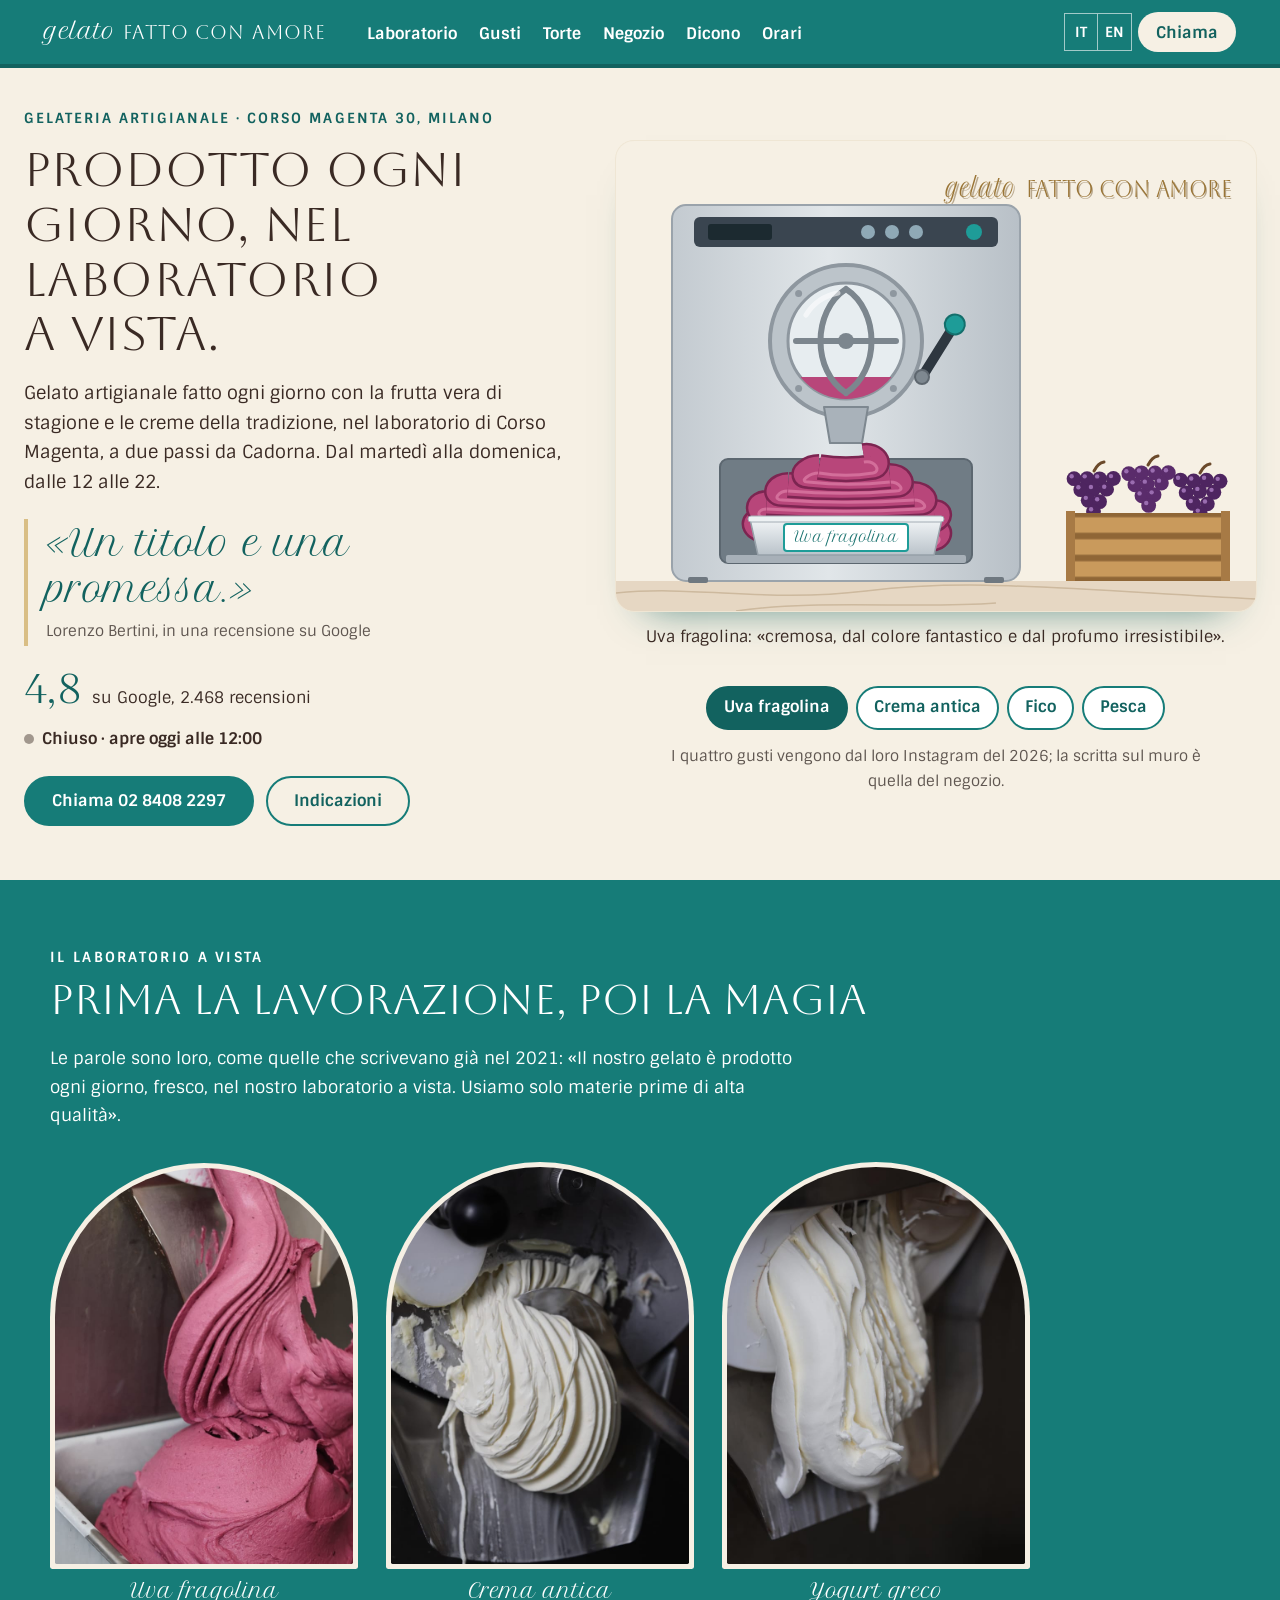
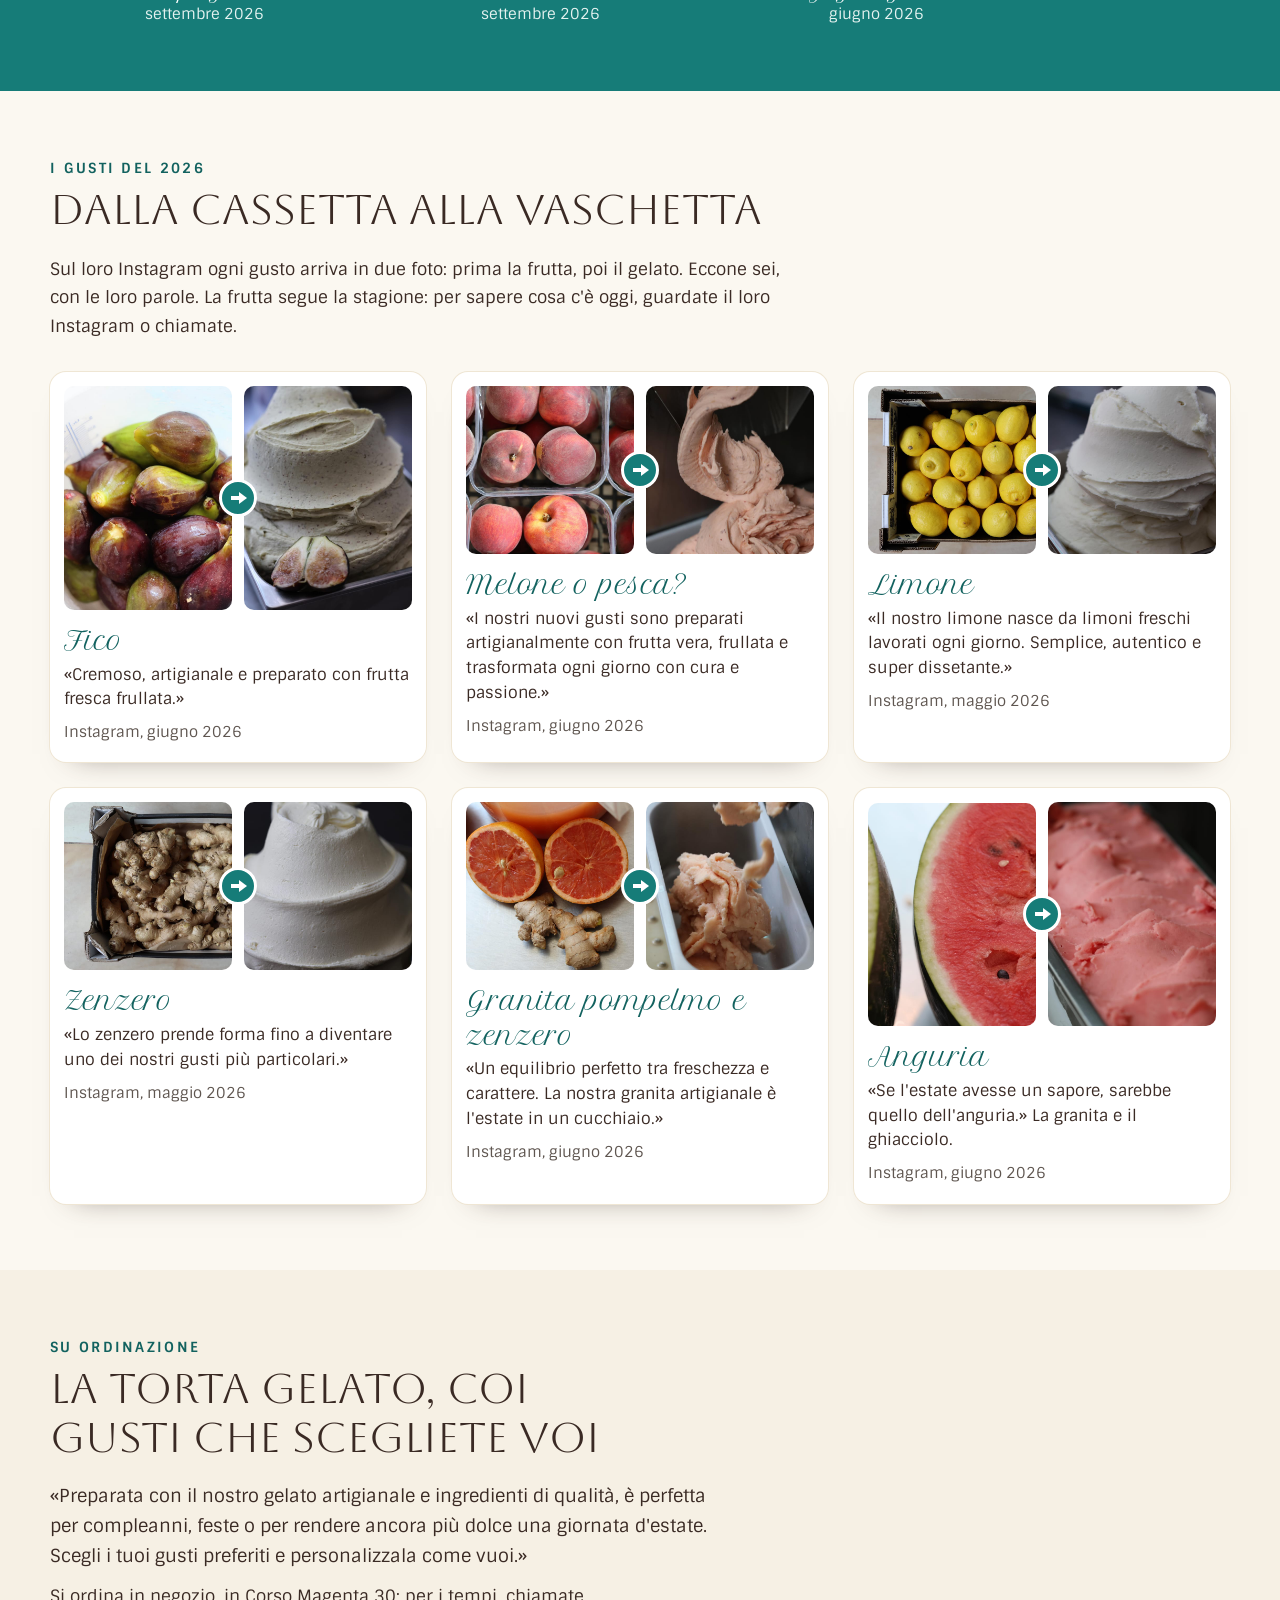
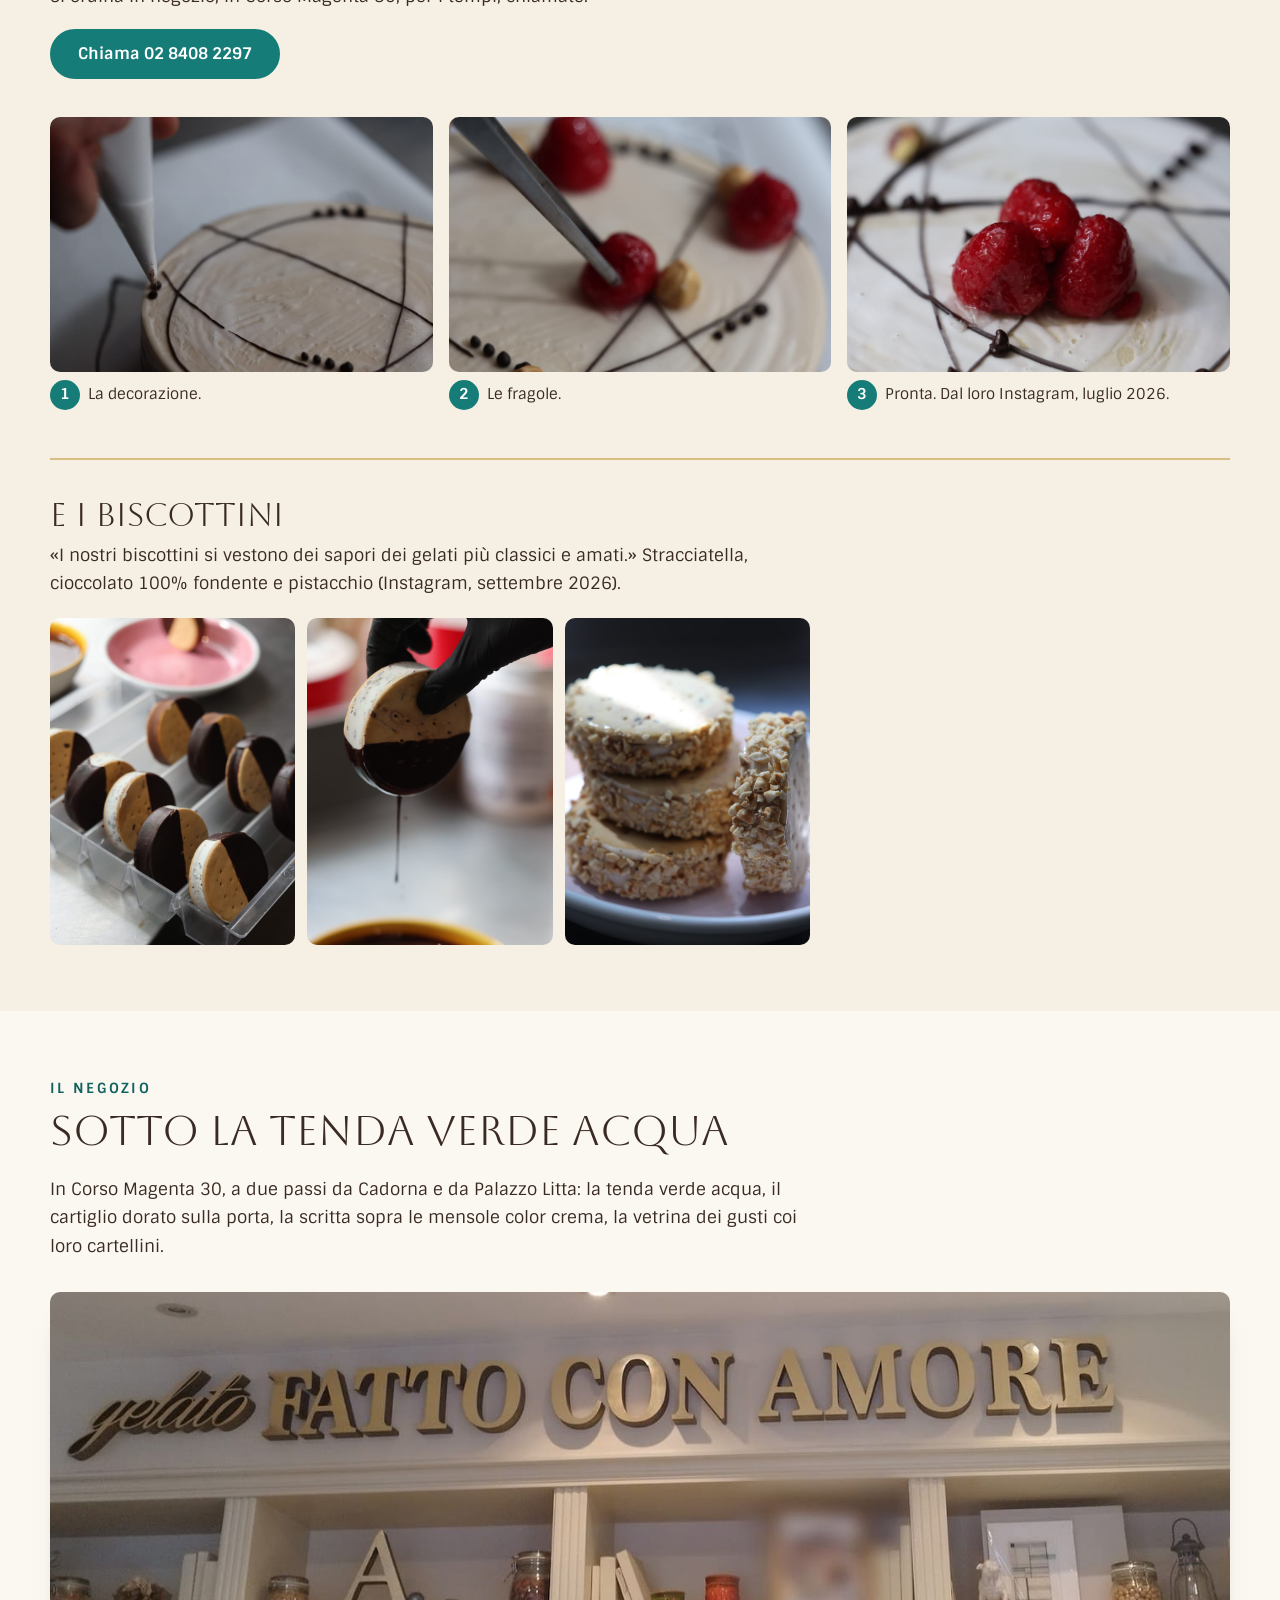
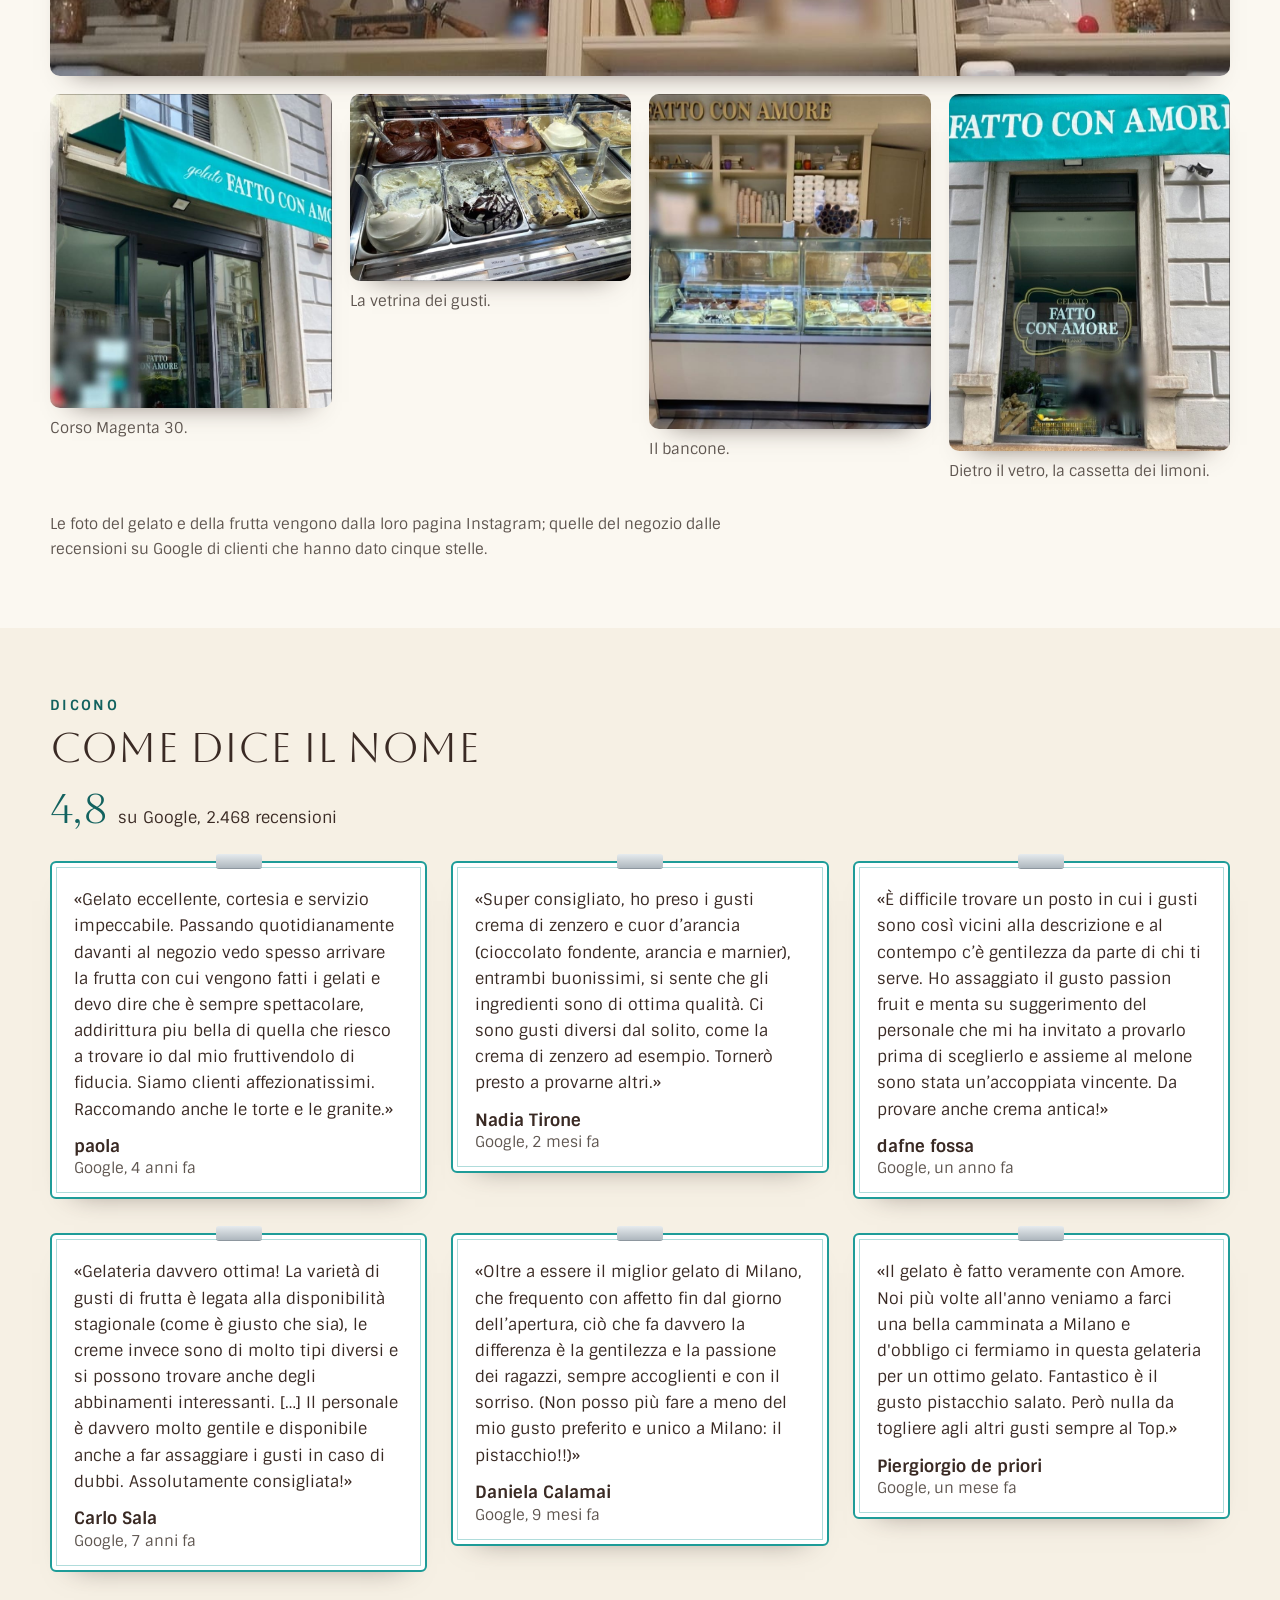
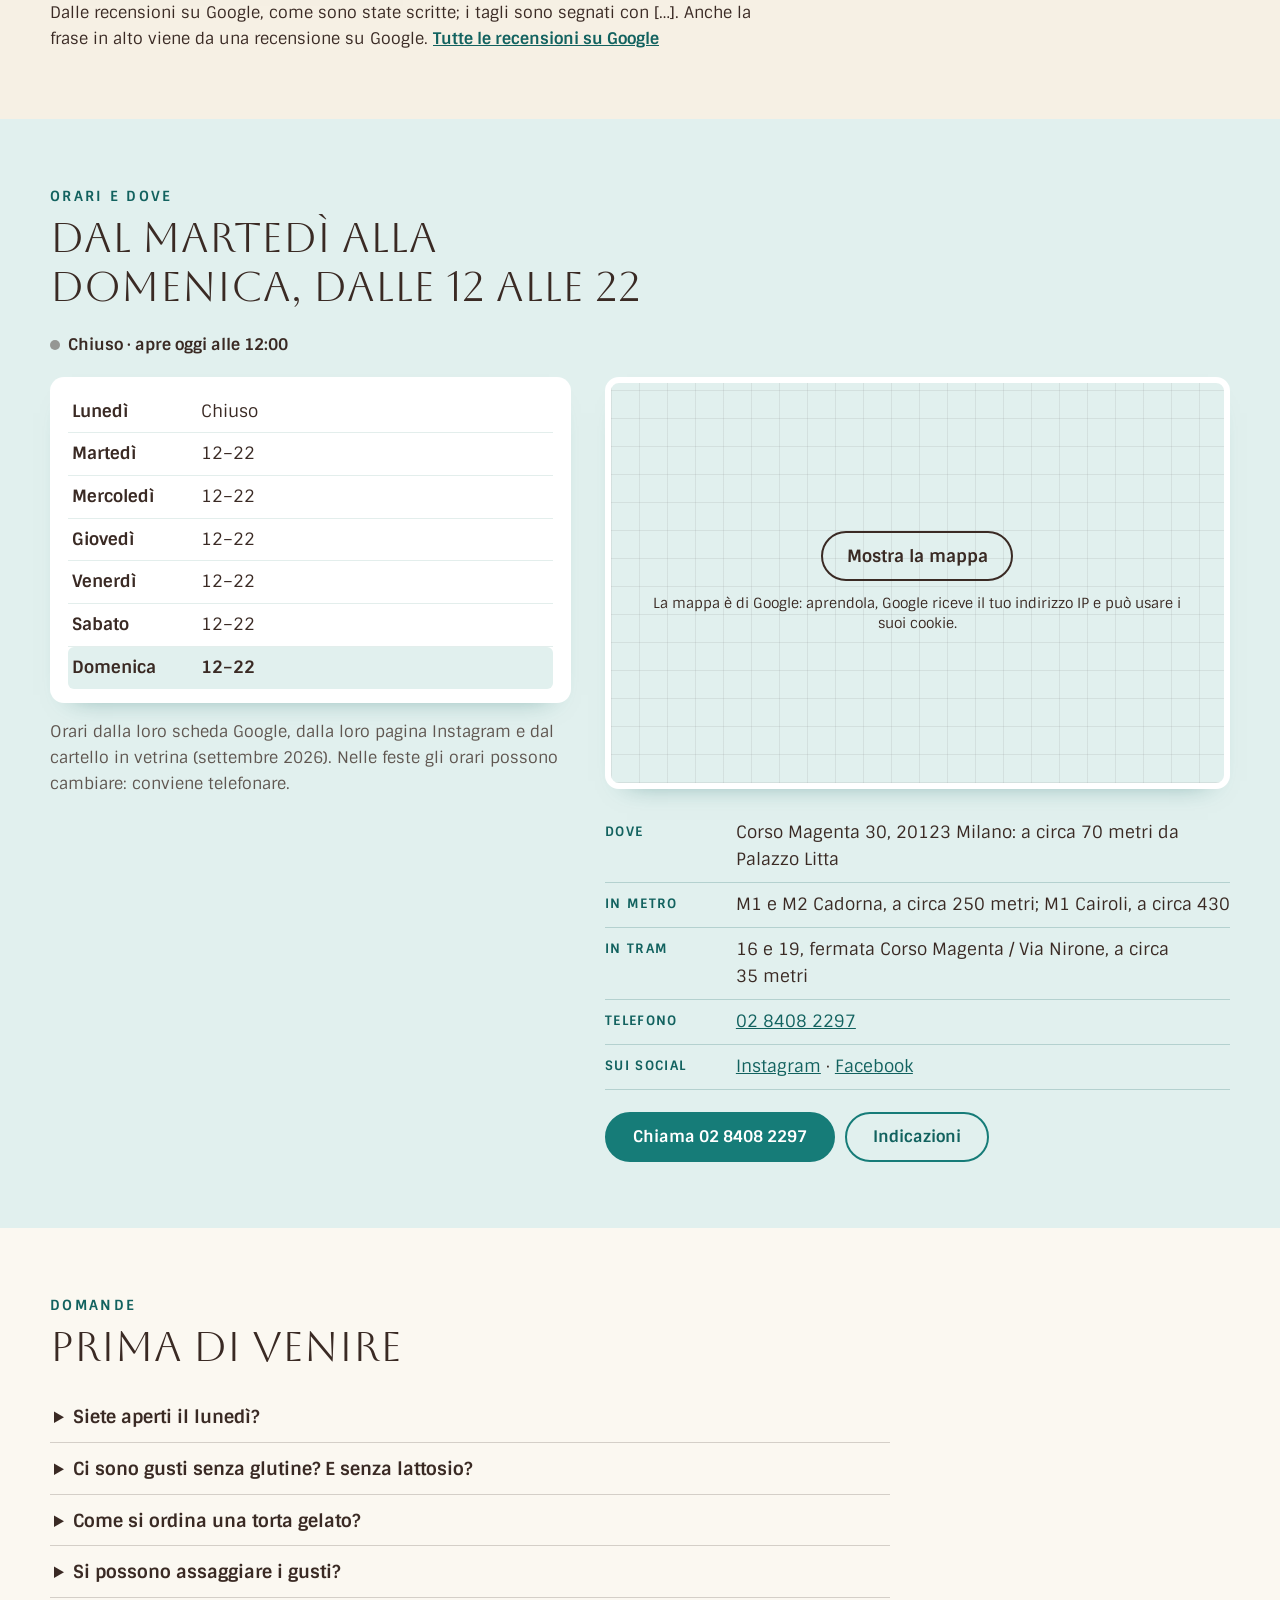
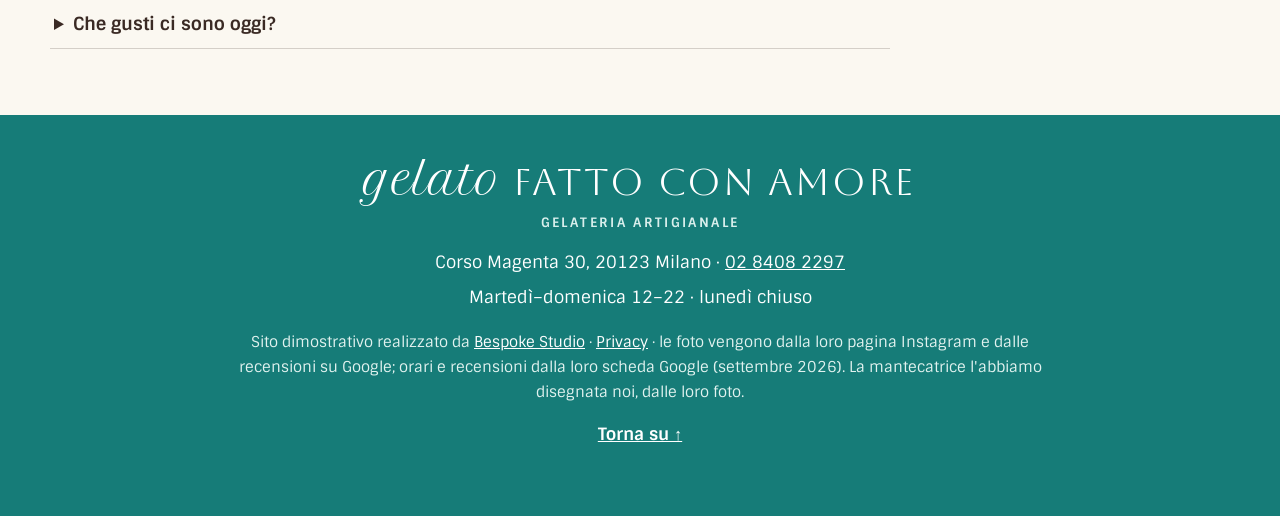
==== commit 471d4e55: "Privacy e pulizia: caratteri sul sito, mappa al clic, informativa, noindex - caratteri copiati nel s" ====
--- a/index.html
+++ b/index.html
@@ -3,6 +3,7 @@
 <head>
 <meta charset="utf-8">
 <meta name="viewport" content="width=device-width, initial-scale=1">
+<meta name="robots" content="noindex">
 <script>(function(){var r=document.documentElement;r.classList.remove('no-js');
 /* la firma: finché main.js non parte c'è la vaschetta vuota e l'oblò pieno; se il codice non arriva, dopo 2,5 s c'è la vaschetta piena */
 try{if(!matchMedia('(prefers-reduced-motion: reduce)').matches){r.classList.add('firma-attesa');window.__attesaManteca=setTimeout(function(){r.classList.remove('firma-attesa')},2500)}}catch(e){}})()</script>
@@ -20,15 +21,53 @@
 <link rel="icon" href="img/favicon.svg" type="image/svg+xml">
 <link rel="icon" href="img/favicon-32.png" sizes="32x32" type="image/png">
 <link rel="apple-touch-icon" href="img/apple-touch-icon.png">
-<link rel="preconnect" href="https://fonts.googleapis.com">
-<link rel="preconnect" href="https://fonts.gstatic.com" crossorigin>
-<link href="https://fonts.googleapis.com/css2?family=Aboreto&amp;family=Petit+Formal+Script&amp;family=Sintony:wght@400;700&amp;display=swap" rel="stylesheet">
+<link rel="stylesheet" href="fonts/fonts.css?v=1">
 <link rel="stylesheet" href="css/styles.css?v=1">
 <script src="https://cdn.jsdelivr.net/npm/gsap@3.12.5/dist/gsap.min.js" defer></script>
 <script src="https://cdn.jsdelivr.net/npm/gsap@3.12.5/dist/ScrollTrigger.min.js" defer></script>
 <script src="js/main.js?v=1" defer></script>
 <script type="application/ld+json">
-{"@context":"https://schema.org","@type":"IceCreamShop","name":"Gelato Fatto Con Amore","description":"Gelateria artigianale in Corso Magenta 30 a Milano: gelato prodotto ogni giorno nel laboratorio a vista, con la frutta di stagione e le creme della tradizione; torte gelato su ordinazione.","url":"https://rotenzark.github.io/gelato-fatto-con-amore-magenta/","image":"https://rotenzark.github.io/gelato-fatto-con-amore-magenta/img/og.jpg","telephone":"+39 02 8408 2297","address":{"@type":"PostalAddress","streetAddress":"Corso Magenta 30","postalCode":"20123","addressLocality":"Milano","addressRegion":"MI","addressCountry":"IT"},"geo":{"@type":"GeoCoordinates","latitude":45.46606,"longitude":9.17744},"openingHoursSpecification":[{"@type":"OpeningHoursSpecification","dayOfWeek":["Tuesday","Wednesday","Thursday","Friday","Saturday","Sunday"],"opens":"12:00","closes":"22:00"}],"aggregateRating":{"@type":"AggregateRating","ratingValue":"4.8","reviewCount":"2468","bestRating":"5"},"sameAs":["https://www.instagram.com/gelatofattoconamore/","https://www.facebook.com/gelatofattoconamore/"]}
+{
+  "@context": "https://schema.org",
+  "@type": "IceCreamShop",
+  "name": "Gelato Fatto Con Amore",
+  "description": "Gelateria artigianale in Corso Magenta 30 a Milano: gelato prodotto ogni giorno nel laboratorio a vista, con la frutta di stagione e le creme della tradizione; torte gelato su ordinazione.",
+  "url": "https://rotenzark.github.io/gelato-fatto-con-amore-magenta/",
+  "image": "https://rotenzark.github.io/gelato-fatto-con-amore-magenta/img/og.jpg",
+  "telephone": "+39 02 8408 2297",
+  "address": {
+    "@type": "PostalAddress",
+    "streetAddress": "Corso Magenta 30",
+    "postalCode": "20123",
+    "addressLocality": "Milano",
+    "addressRegion": "MI",
+    "addressCountry": "IT"
+  },
+  "geo": {
+    "@type": "GeoCoordinates",
+    "latitude": 45.46606,
+    "longitude": 9.17744
+  },
+  "openingHoursSpecification": [
+    {
+      "@type": "OpeningHoursSpecification",
+      "dayOfWeek": [
+        "Tuesday",
+        "Wednesday",
+        "Thursday",
+        "Friday",
+        "Saturday",
+        "Sunday"
+      ],
+      "opens": "12:00",
+      "closes": "22:00"
+    }
+  ],
+  "sameAs": [
+    "https://www.instagram.com/gelatofattoconamore/",
+    "https://www.facebook.com/gelatofattoconamore/"
+  ]
+}
 </script>
 <script type="application/ld+json">
 {"@context":"https://schema.org","@type":"FAQPage","mainEntity":[
@@ -374,12 +413,12 @@
     <h2 id="diconoT" class="capitolo__titolo" data-i18n="d.titolo">Come dice il nome</h2>
     <p class="voto voto--sezione"><b class="voto__n">4,8</b> <span class="voto__su" data-i18n="d.google">su Google, 2.468 recensioni</span></p>
     <ul class="recensioni">
-      <li class="recensione reveal"><p class="recensione__testo">«Gelato eccellente, cortesia e servizio impeccabile. Passando quotidianamente davanti al negozio vedo spesso arrivare la frutta con cui vengono fatti i gelati e devo dire che è sempre spettacolare, addirittura piu bella di quella che riesco a trovare io dal mio fruttivendolo di fiducia. Siamo clienti affezionatissimi. Raccomando anche le torte e le granite.»</p><p class="recensione__chi"><b>paola</b> <span data-i18n="d.g4a">Google, 4 anni fa</span></p></li>
-      <li class="recensione reveal"><p class="recensione__testo">«Super consigliato, ho preso i gusti crema di zenzero e cuor d’arancia (cioccolato fondente, arancia e marnier), entrambi buonissimi, si sente che gli ingredienti sono di ottima qualità. Ci sono gusti diversi dal solito, come la crema di zenzero ad esempio. Tornerò presto a provarne altri.»</p><p class="recensione__chi"><b>Nadia Tirone</b> <span data-i18n="d.g2m">Google, 2 mesi fa</span></p></li>
-      <li class="recensione reveal"><p class="recensione__testo">«È difficile trovare un posto in cui i gusti sono così vicini alla descrizione e al contempo c’è gentilezza da parte di chi ti serve. Ho assaggiato il gusto passion fruit e menta su suggerimento del personale che mi ha invitato a provarlo prima di sceglierlo e assieme al melone sono stata un’accoppiata vincente. Da provare anche crema antica!»</p><p class="recensione__chi"><b>dafne fossa</b> <span data-i18n="d.g1a">Google, un anno fa</span></p></li>
-      <li class="recensione reveal"><p class="recensione__testo">«Gelateria davvero ottima! La varietà di gusti di frutta è legata alla disponibilità stagionale (come è giusto che sia), le creme invece sono di molto tipi diversi e si possono trovare anche degli abbinamenti interessanti. <span class="taglio">[…]</span> Il personale è davvero molto gentile e disponibile anche a far assaggiare i gusti in caso di dubbi. Assolutamente consigliata!»</p><p class="recensione__chi"><b>Carlo Sala</b> <span data-i18n="d.g7a">Google, 7 anni fa</span></p></li>
-      <li class="recensione reveal"><p class="recensione__testo">«Oltre a essere il miglior gelato di Milano, che frequento con affetto fin dal giorno dell’apertura, ciò che fa davvero la differenza è la gentilezza e la passione dei ragazzi, sempre accoglienti e con il sorriso. (Non posso più fare a meno del mio gusto preferito e unico a Milano: il pistacchio!!)»</p><p class="recensione__chi"><b>Daniela Calamai</b> <span data-i18n="d.g9m">Google, 9 mesi fa</span></p></li>
-      <li class="recensione reveal"><p class="recensione__testo">«Il gelato è fatto veramente con Amore. Noi più volte all'anno veniamo a farci una bella camminata a Milano e d'obbligo ci fermiamo in questa gelateria per un ottimo gelato. Fantastico è il gusto pistacchio salato. Però nulla da togliere agli altri gusti sempre al Top.»</p><p class="recensione__chi"><b>Piergiorgio de priori</b> <span data-i18n="d.g1m">Google, un mese fa</span></p></li>
+      <li class="recensione reveal"><p lang="it" class="recensione__testo">«Gelato eccellente, cortesia e servizio impeccabile. Passando quotidianamente davanti al negozio vedo spesso arrivare la frutta con cui vengono fatti i gelati e devo dire che è sempre spettacolare, addirittura piu bella di quella che riesco a trovare io dal mio fruttivendolo di fiducia. Siamo clienti affezionatissimi. Raccomando anche le torte e le granite.»</p><p class="recensione__chi"><b>paola</b> <span data-i18n="d.g4a">Google, 4 anni fa</span></p></li>
+      <li class="recensione reveal"><p lang="it" class="recensione__testo">«Super consigliato, ho preso i gusti crema di zenzero e cuor d’arancia (cioccolato fondente, arancia e marnier), entrambi buonissimi, si sente che gli ingredienti sono di ottima qualità. Ci sono gusti diversi dal solito, come la crema di zenzero ad esempio. Tornerò presto a provarne altri.»</p><p class="recensione__chi"><b>Nadia Tirone</b> <span data-i18n="d.g2m">Google, 2 mesi fa</span></p></li>
+      <li class="recensione reveal"><p lang="it" class="recensione__testo">«È difficile trovare un posto in cui i gusti sono così vicini alla descrizione e al contempo c’è gentilezza da parte di chi ti serve. Ho assaggiato il gusto passion fruit e menta su suggerimento del personale che mi ha invitato a provarlo prima di sceglierlo e assieme al melone sono stata un’accoppiata vincente. Da provare anche crema antica!»</p><p class="recensione__chi"><b>dafne fossa</b> <span data-i18n="d.g1a">Google, un anno fa</span></p></li>
+      <li class="recensione reveal"><p lang="it" class="recensione__testo">«Gelateria davvero ottima! La varietà di gusti di frutta è legata alla disponibilità stagionale (come è giusto che sia), le creme invece sono di molto tipi diversi e si possono trovare anche degli abbinamenti interessanti. <span class="taglio">[…]</span> Il personale è davvero molto gentile e disponibile anche a far assaggiare i gusti in caso di dubbi. Assolutamente consigliata!»</p><p class="recensione__chi"><b>Carlo Sala</b> <span data-i18n="d.g7a">Google, 7 anni fa</span></p></li>
+      <li class="recensione reveal"><p lang="it" class="recensione__testo">«Oltre a essere il miglior gelato di Milano, che frequento con affetto fin dal giorno dell’apertura, ciò che fa davvero la differenza è la gentilezza e la passione dei ragazzi, sempre accoglienti e con il sorriso. (Non posso più fare a meno del mio gusto preferito e unico a Milano: il pistacchio!!)»</p><p class="recensione__chi"><b>Daniela Calamai</b> <span data-i18n="d.g9m">Google, 9 mesi fa</span></p></li>
+      <li class="recensione reveal"><p lang="it" class="recensione__testo">«Il gelato è fatto veramente con Amore. Noi più volte all'anno veniamo a farci una bella camminata a Milano e d'obbligo ci fermiamo in questa gelateria per un ottimo gelato. Fantastico è il gusto pistacchio salato. Però nulla da togliere agli altri gusti sempre al Top.»</p><p class="recensione__chi"><b>Piergiorgio de priori</b> <span data-i18n="d.g1m">Google, un mese fa</span></p></li>
     </ul>
     <p class="dicono__nota"><span data-i18n="d.nota">Dalle recensioni su Google, come sono state scritte; i tagli sono segnati con […]. Anche la frase in alto viene da una recensione su Google.</span> <a href="https://www.google.com/maps/search/?api=1&amp;query=Gelato+Fatto+Con+Amore%2C+Corso+Magenta+30%2C+20123+Milano" target="_blank" rel="noopener" data-i18n="d.tutte">Tutte le recensioni su Google</a></p>
   </section>
@@ -404,7 +443,7 @@
       </div>
       <div class="dove">
         <div class="cartina reveal">
-          <iframe title="Mappa: Gelato Fatto con Amore, Corso Magenta 30, Milano" data-i18n-title="o.mappa" src="https://maps.google.com/maps?q=Gelato%20Fatto%20Con%20Amore%2C%20Corso%20Magenta%2030%2C%2020123%20Milano&amp;z=16&amp;output=embed" width="600" height="400" loading="lazy" referrerpolicy="no-referrer-when-downgrade"></iframe>
+          <div class="mappa-clic" data-mappa-clic style="--mappa-h: 400px"><template><iframe title="Mappa: Gelato Fatto con Amore, Corso Magenta 30, Milano" data-i18n-title="o.mappa" src="https://maps.google.com/maps?q=Gelato%20Fatto%20Con%20Amore%2C%20Corso%20Magenta%2030%2C%2020123%20Milano&amp;z=16&amp;output=embed" width="600" height="400" loading="lazy" referrerpolicy="no-referrer-when-downgrade"></iframe></template><div class="mappa-clic__velo"><a class="mappa-clic__btn" href="https://www.google.com/maps/dir/?api=1&amp;destination=Gelato+Fatto+Con+Amore%2C+Corso+Magenta+30%2C+20123+Milano" target="_blank" rel="noopener">Mostra la mappa</a><p class="mappa-clic__nota">La mappa è di Google: aprendola, Google riceve il tuo indirizzo IP e può usare i suoi cookie.</p></div></div>
         </div>
         <dl class="indirizzo">
           <div><dt data-i18n="o.dove">Dove</dt><dd data-i18n="o.dovev">Corso Magenta 30, 20123 Milano: a circa 70 metri da Palazzo Litta</dd></div>
@@ -439,7 +478,7 @@
     <p class="piede__sotto">Gelateria artigianale</p>
     <p class="piede__dove">Corso Magenta 30, 20123 Milano · <a href="tel:+390284082297" class="intero">02 8408 2297</a></p>
     <p class="piede__orario" data-i18n="f2.orario">Martedì–domenica 12–22 · lunedì chiuso</p>
-    <p class="piede__cred" data-i18n="f2.cred">Sito dimostrativo realizzato da <a href="https://bespokestud.io" rel="noopener">Bespoke Studio</a> · le foto vengono dalla loro pagina Instagram e dalle recensioni su Google; orari e recensioni dalla loro scheda Google (settembre 2026). La mantecatrice l'abbiamo disegnata noi, dalle loro foto.</p>
+    <p class="piede__cred" data-i18n="f2.cred">Sito dimostrativo realizzato da <a href="https://bespokestud.io" rel="noopener">Bespoke Studio</a> · <a href="privacy.html">Privacy</a> · le foto vengono dalla loro pagina Instagram e dalle recensioni su Google; orari e recensioni dalla loro scheda Google (settembre 2026). La mantecatrice l'abbiamo disegnata noi, dalle loro foto.</p>
     <p><a class="piede__su" href="#inizio" data-i18n="f2.su">Torna su ↑</a></p>
   </div>
 </footer>
@@ -454,5 +493,6 @@
   <img id="lightboxImg" src="" alt="">
 </div>
 
+<script src="js/mappa-clic.js?v=1" defer></script>
 </body>
 </html>
--- a/fonts/fonts.css
+++ b/fonts/fonts.css
@@ -0,0 +1,73 @@
+/* Caratteri ospitati sul sito: nessuna richiesta a Google Fonts o Fontshare (giro privacy 1/10/2026). Licenze in LICENSE.txt. */
+/* latin-ext */
+@font-face {
+  font-family: 'Aboreto';
+  font-style: normal;
+  font-weight: 400;
+  font-display: swap;
+  src: url(aboreto-v2-5DCXAKLhwDDQ4N8bpK3UAlyu.woff2) format('woff2');
+  unicode-range: U+0100-02BA, U+02BD-02C5, U+02C7-02CC, U+02CE-02D7, U+02DD-02FF, U+0304, U+0308, U+0329, U+1D00-1DBF, U+1E00-1E9F, U+1EF2-1EFF, U+2020, U+20A0-20AB, U+20AD-20C0, U+2113, U+2C60-2C7F, U+A720-A7FF;
+}
+/* latin */
+@font-face {
+  font-family: 'Aboreto';
+  font-style: normal;
+  font-weight: 400;
+  font-display: swap;
+  src: url(aboreto-v2-5DCXAKLhwDDQ4N8bpKPUAg.woff2) format('woff2');
+  unicode-range: U+0000-00FF, U+0131, U+0152-0153, U+02BB-02BC, U+02C6, U+02DA, U+02DC, U+0304, U+0308, U+0329, U+2000-206F, U+20AC, U+2122, U+2191, U+2193, U+2212, U+2215, U+FEFF, U+FFFD;
+}
+/* latin-ext */
+@font-face {
+  font-family: 'Petit Formal Script';
+  font-style: normal;
+  font-weight: 400;
+  font-display: swap;
+  src: url(petitformalscript-v19-B50TF6xQr2TXJBnGOFME6u5OR83oRP5qkHDgPrgZ.woff2) format('woff2');
+  unicode-range: U+0100-02BA, U+02BD-02C5, U+02C7-02CC, U+02CE-02D7, U+02DD-02FF, U+0304, U+0308, U+0329, U+1D00-1DBF, U+1E00-1E9F, U+1EF2-1EFF, U+2020, U+20A0-20AB, U+20AD-20C0, U+2113, U+2C60-2C7F, U+A720-A7FF;
+}
+/* latin */
+@font-face {
+  font-family: 'Petit Formal Script';
+  font-style: normal;
+  font-weight: 400;
+  font-display: swap;
+  src: url(petitformalscript-v19-B50TF6xQr2TXJBnGOFME6u5OR83oRP5qkH7gPg.woff2) format('woff2');
+  unicode-range: U+0000-00FF, U+0131, U+0152-0153, U+02BB-02BC, U+02C6, U+02DA, U+02DC, U+0304, U+0308, U+0329, U+2000-206F, U+20AC, U+2122, U+2191, U+2193, U+2212, U+2215, U+FEFF, U+FFFD;
+}
+/* latin-ext */
+@font-face {
+  font-family: 'Sintony';
+  font-style: normal;
+  font-weight: 400;
+  font-display: swap;
+  src: url(sintony-v17-XoHm2YDqR7-98cVUET0tuu8o.woff2) format('woff2');
+  unicode-range: U+0100-02BA, U+02BD-02C5, U+02C7-02CC, U+02CE-02D7, U+02DD-02FF, U+0304, U+0308, U+0329, U+1D00-1DBF, U+1E00-1E9F, U+1EF2-1EFF, U+2020, U+20A0-20AB, U+20AD-20C0, U+2113, U+2C60-2C7F, U+A720-A7FF;
+}
+/* latin */
+@font-face {
+  font-family: 'Sintony';
+  font-style: normal;
+  font-weight: 400;
+  font-display: swap;
+  src: url(sintony-v17-XoHm2YDqR7-98cVUETMtug.woff2) format('woff2');
+  unicode-range: U+0000-00FF, U+0131, U+0152-0153, U+02BB-02BC, U+02C6, U+02DA, U+02DC, U+0304, U+0308, U+0329, U+2000-206F, U+20AC, U+2122, U+2191, U+2193, U+2212, U+2215, U+FEFF, U+FFFD;
+}
+/* latin-ext */
+@font-face {
+  font-family: 'Sintony';
+  font-style: normal;
+  font-weight: 700;
+  font-display: swap;
+  src: url(sintony-v17-XoHj2YDqR7-98cVUGYgIr94JkwLp.woff2) format('woff2');
+  unicode-range: U+0100-02BA, U+02BD-02C5, U+02C7-02CC, U+02CE-02D7, U+02DD-02FF, U+0304, U+0308, U+0329, U+1D00-1DBF, U+1E00-1E9F, U+1EF2-1EFF, U+2020, U+20A0-20AB, U+20AD-20C0, U+2113, U+2C60-2C7F, U+A720-A7FF;
+}
+/* latin */
+@font-face {
+  font-family: 'Sintony';
+  font-style: normal;
+  font-weight: 700;
+  font-display: swap;
+  src: url(sintony-v17-XoHj2YDqR7-98cVUGYgIr9AJkw.woff2) format('woff2');
+  unicode-range: U+0000-00FF, U+0131, U+0152-0153, U+02BB-02BC, U+02C6, U+02DA, U+02DC, U+0304, U+0308, U+0329, U+2000-206F, U+20AC, U+2122, U+2191, U+2193, U+2212, U+2215, U+FEFF, U+FFFD;
+}
--- a/css/styles.css
+++ b/css/styles.css
@@ -312,3 +312,12 @@
 .firma-attesa .oblo__livello { transform: translate(0px, 0px); }
 .firma-attesa .cartellino { opacity: 0; }
 /*/MANTECA*/
+
+/*MAPPACLIC*/
+/* la mappa Google si carica solo al clic (giro privacy 1/10/2026) */
+.mappa-clic { display: flex; align-items: center; justify-content: center; width: 100%; height: 100%; min-height: var(--mappa-h, 320px); box-sizing: border-box; padding: 24px; text-align: center; background: repeating-linear-gradient(0deg, rgba(127, 127, 127, 0.14) 0 1px, transparent 1px 28px), repeating-linear-gradient(90deg, rgba(127, 127, 127, 0.14) 0 1px, transparent 1px 28px); }
+.mappa-clic__velo { display: flex; flex-direction: column; align-items: center; gap: 12px; max-width: 32em; }
+.mappa-clic__btn { display: inline-block; padding: 0.75em 1.4em; border: 2px solid currentColor; border-radius: 999px; color: inherit; font: inherit; font-weight: 600; line-height: 1.2; text-decoration: none; background: transparent; cursor: pointer; }
+.mappa-clic__btn:hover, .mappa-clic__btn:focus-visible { text-decoration: underline; }
+.mappa-clic__nota { margin: 0; font-size: 0.85em; line-height: 1.45; }
+/*/MAPPACLIC*/
